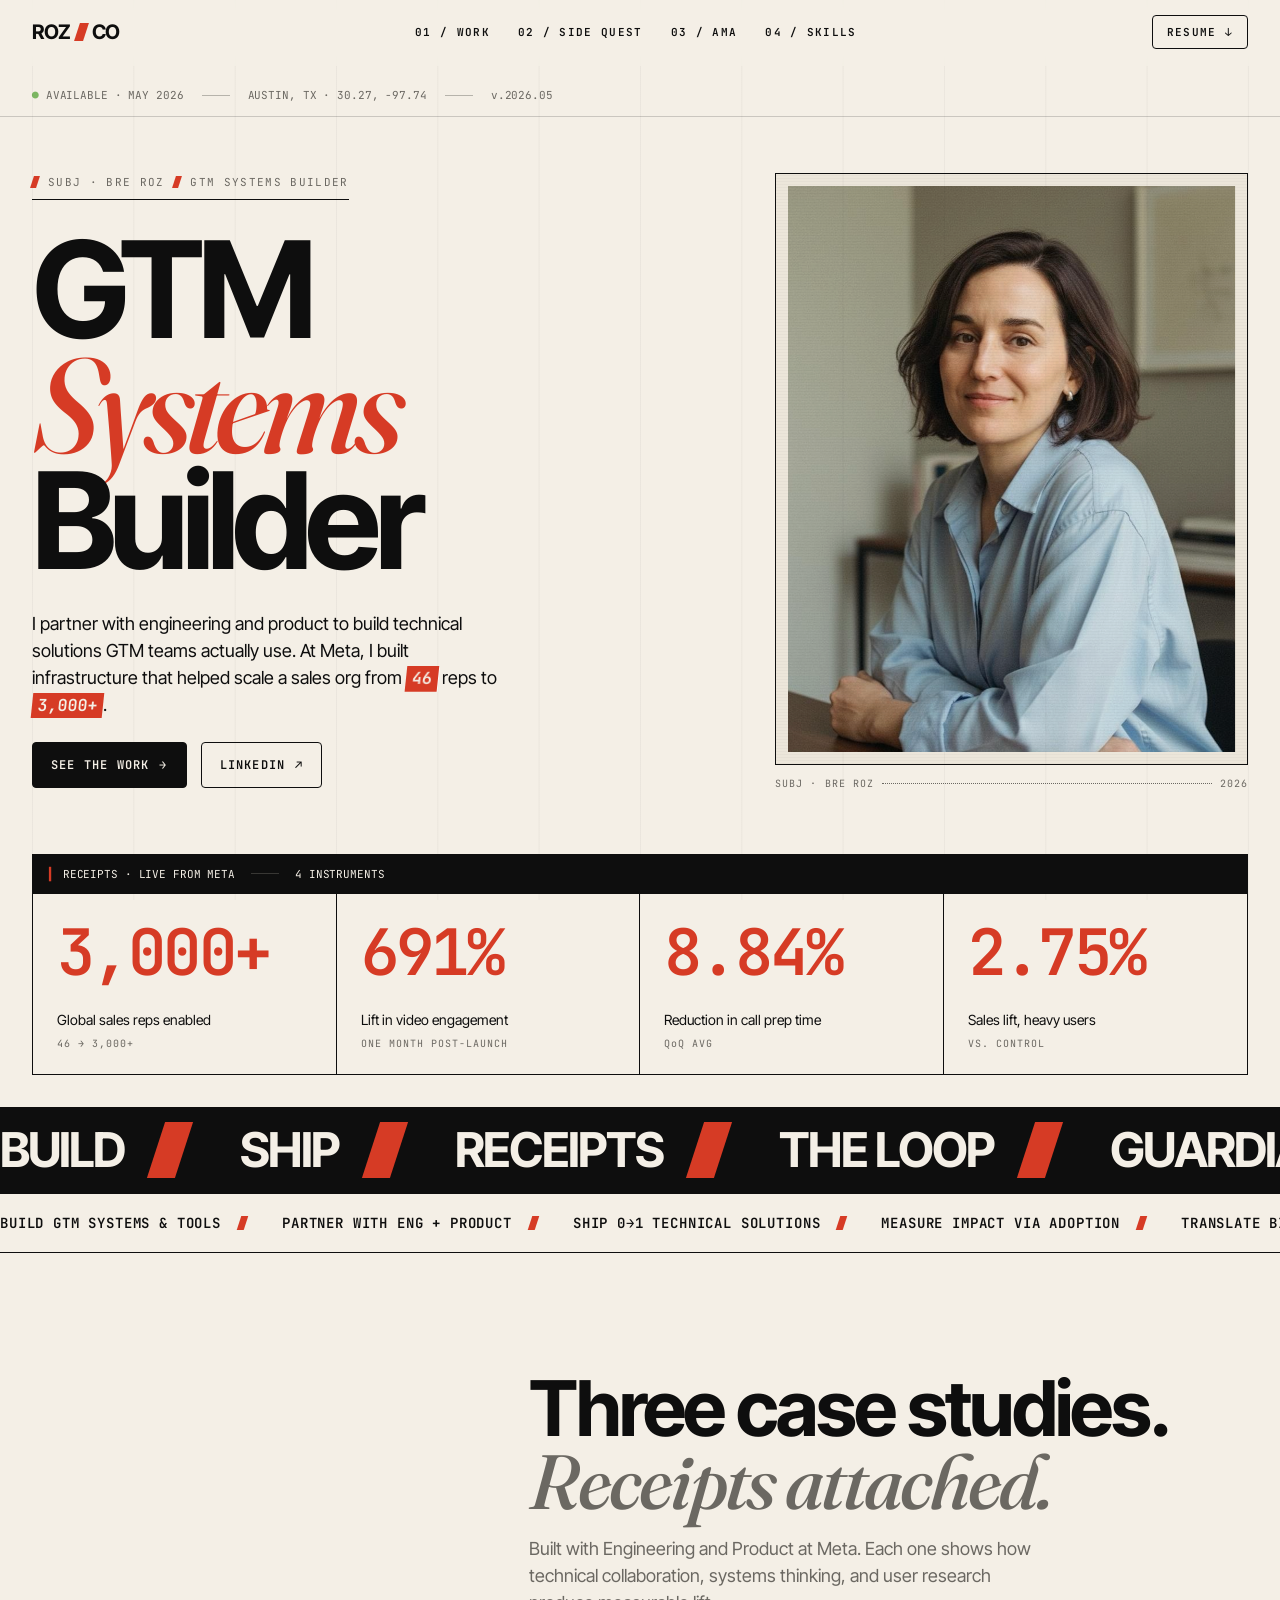
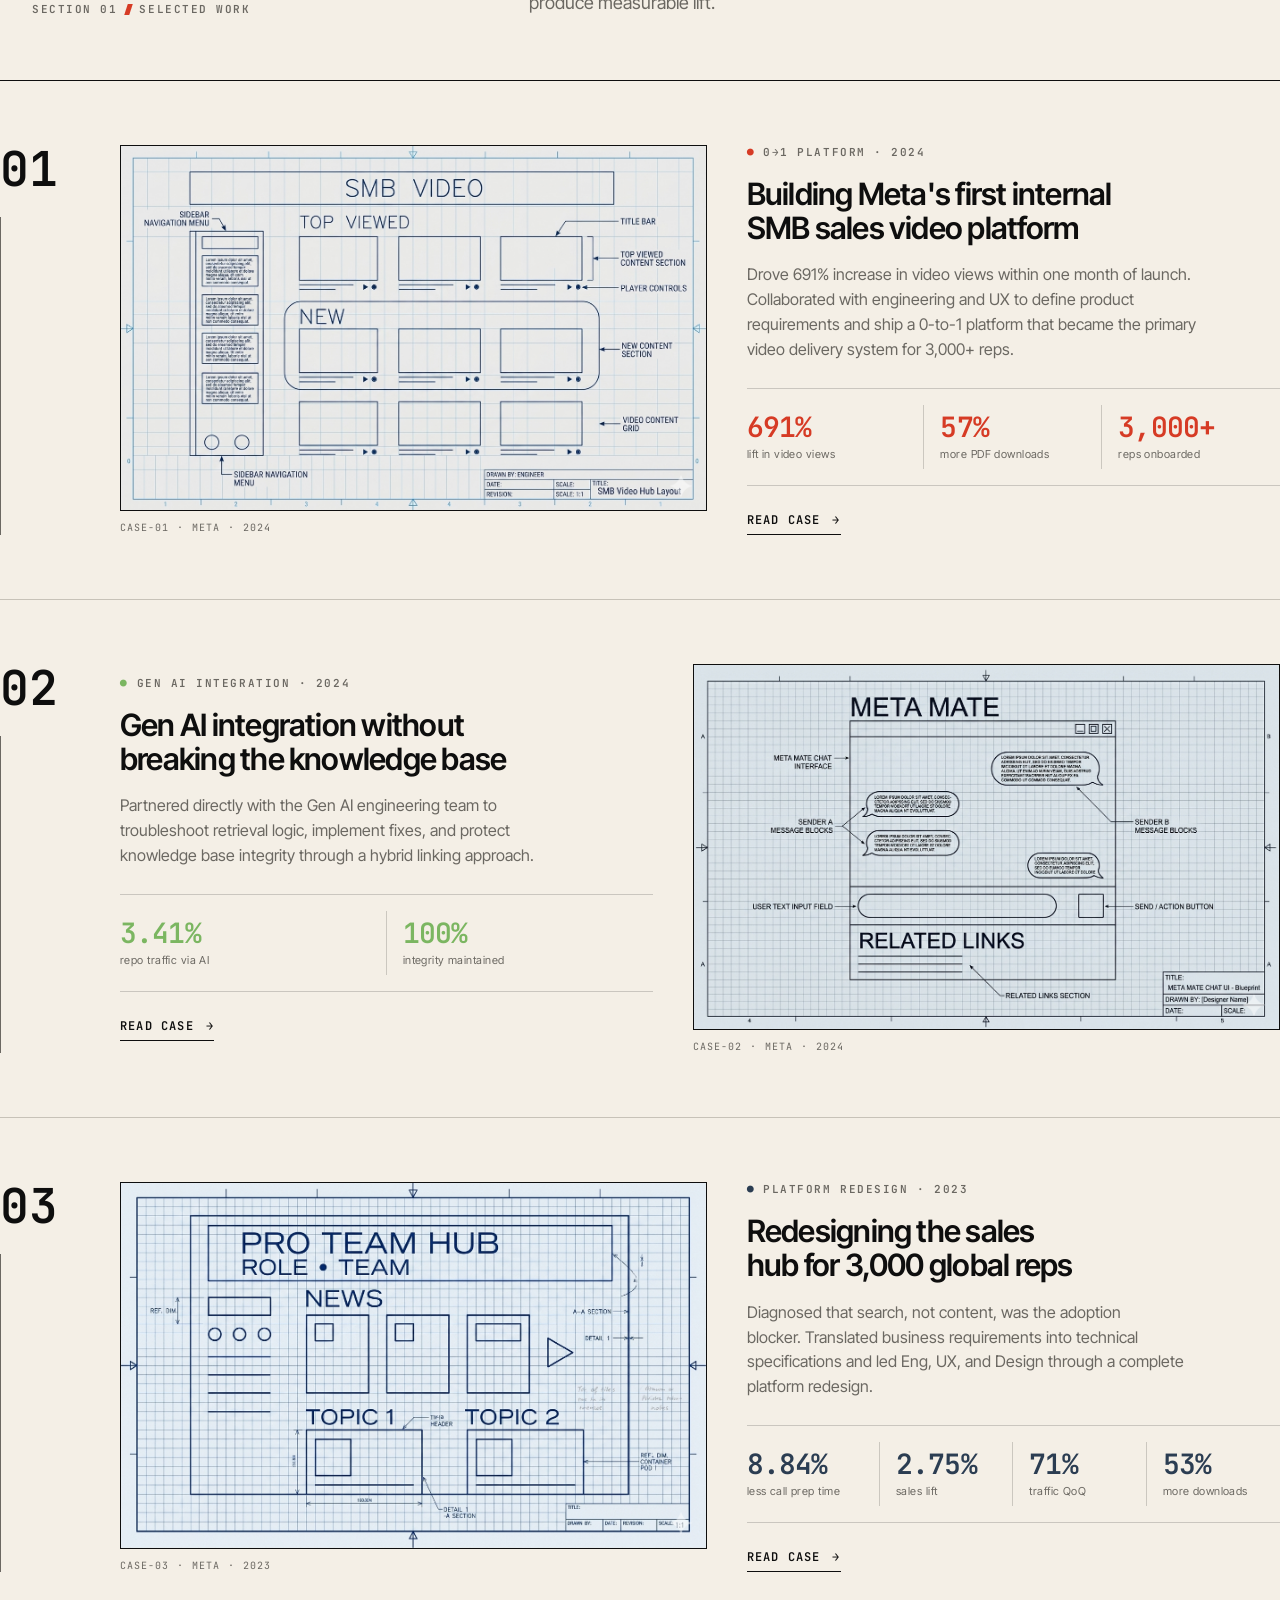
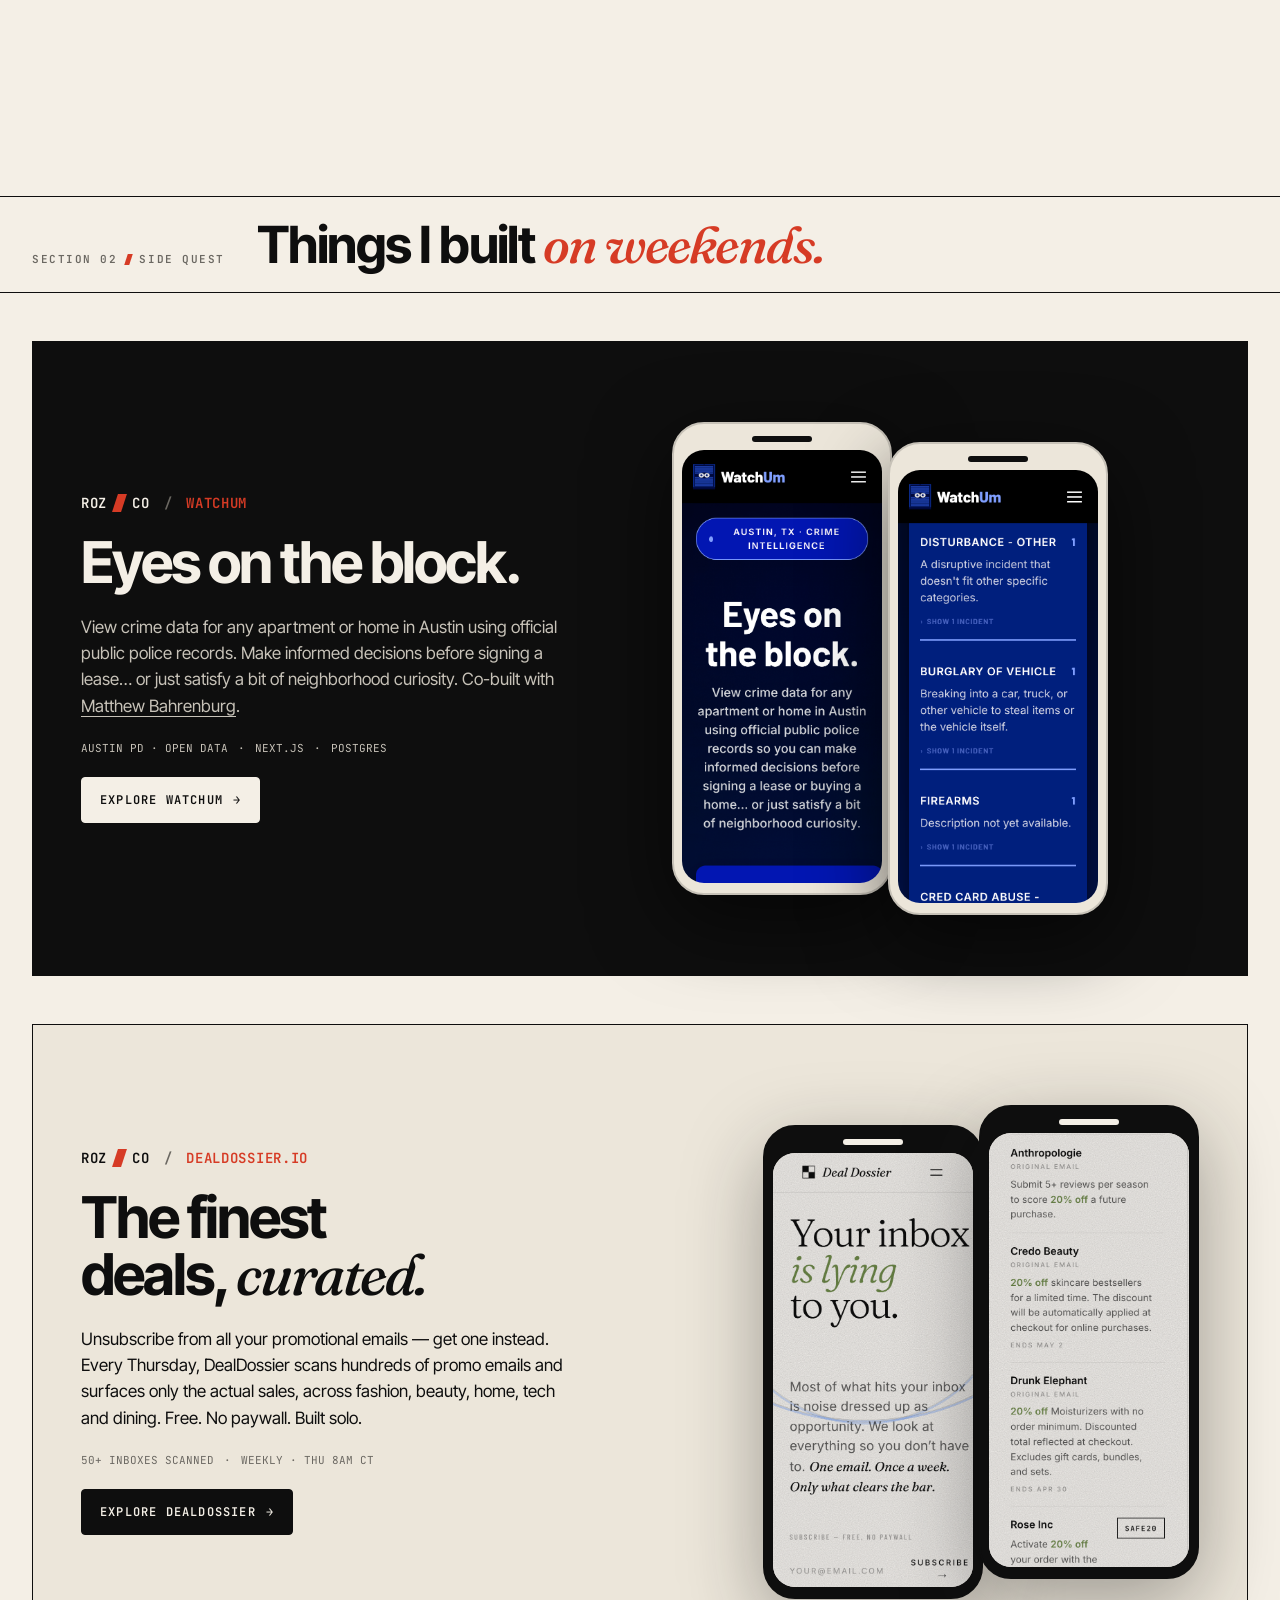
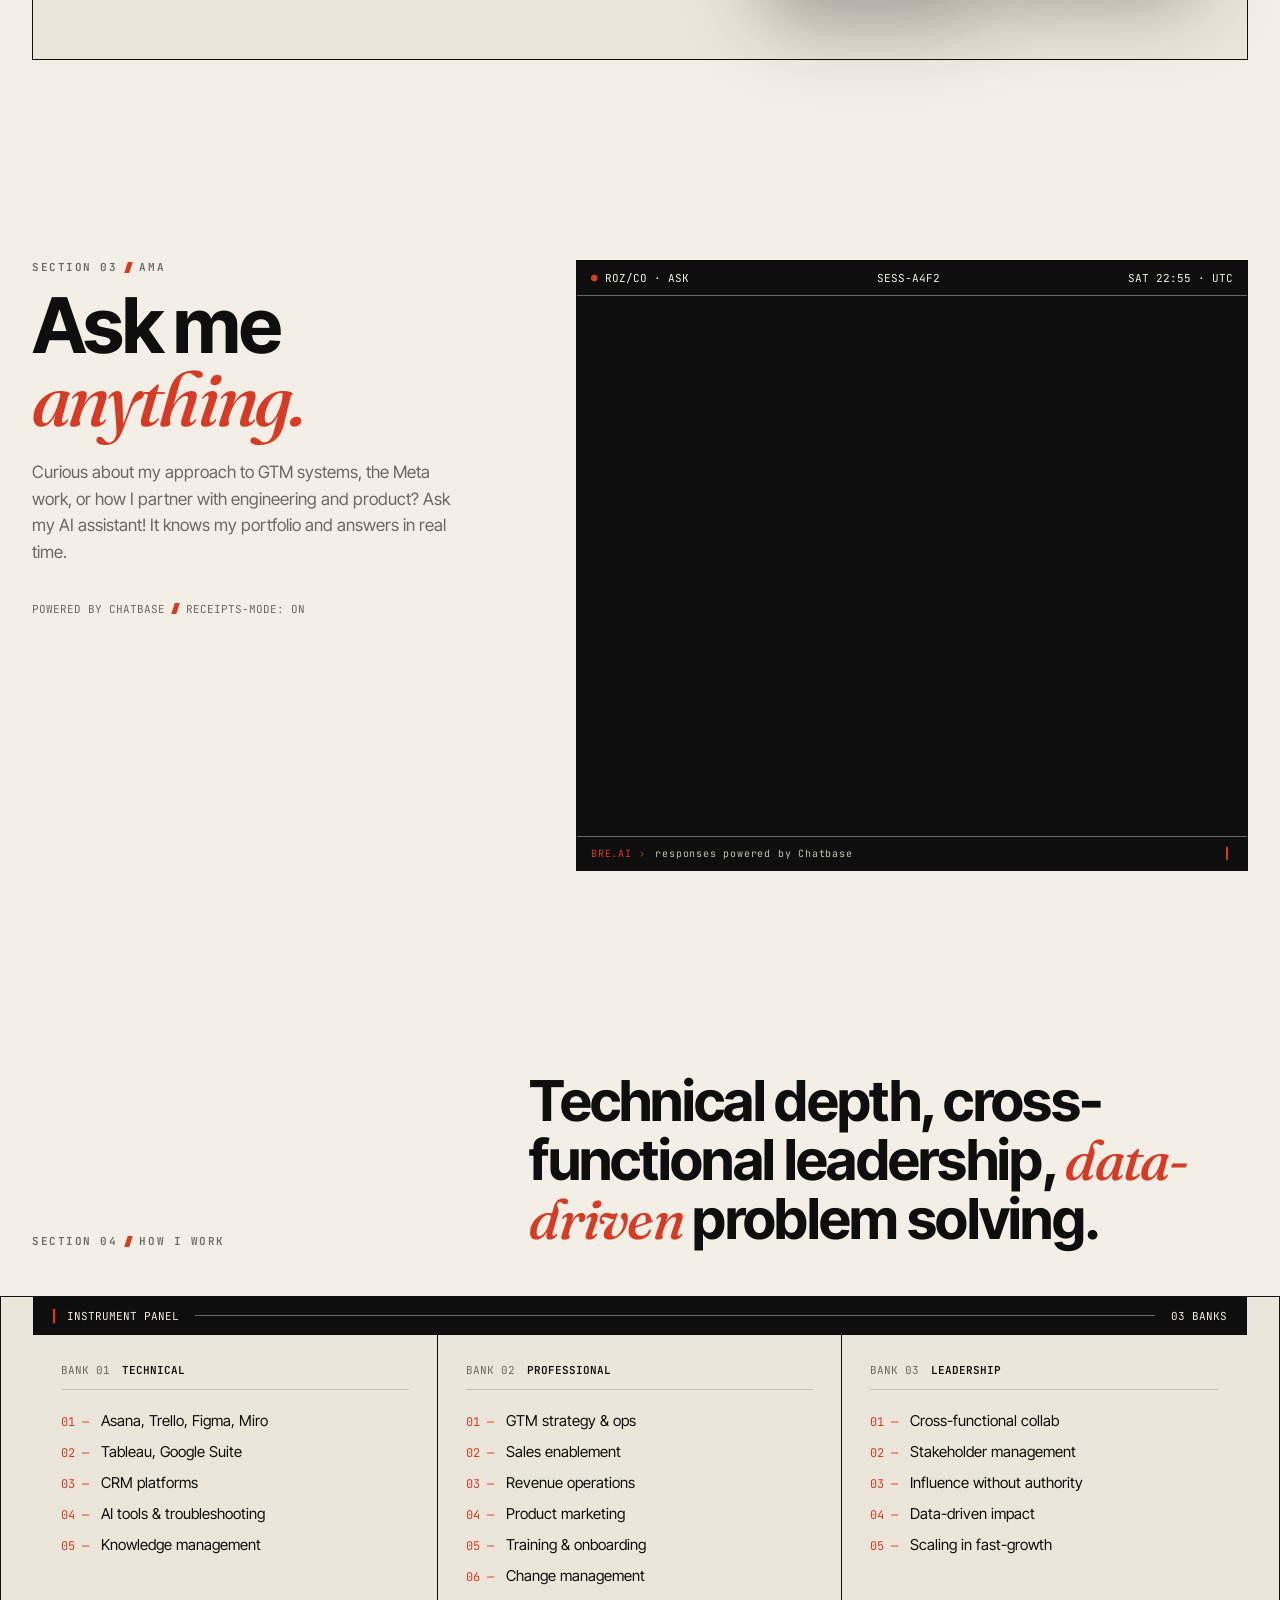
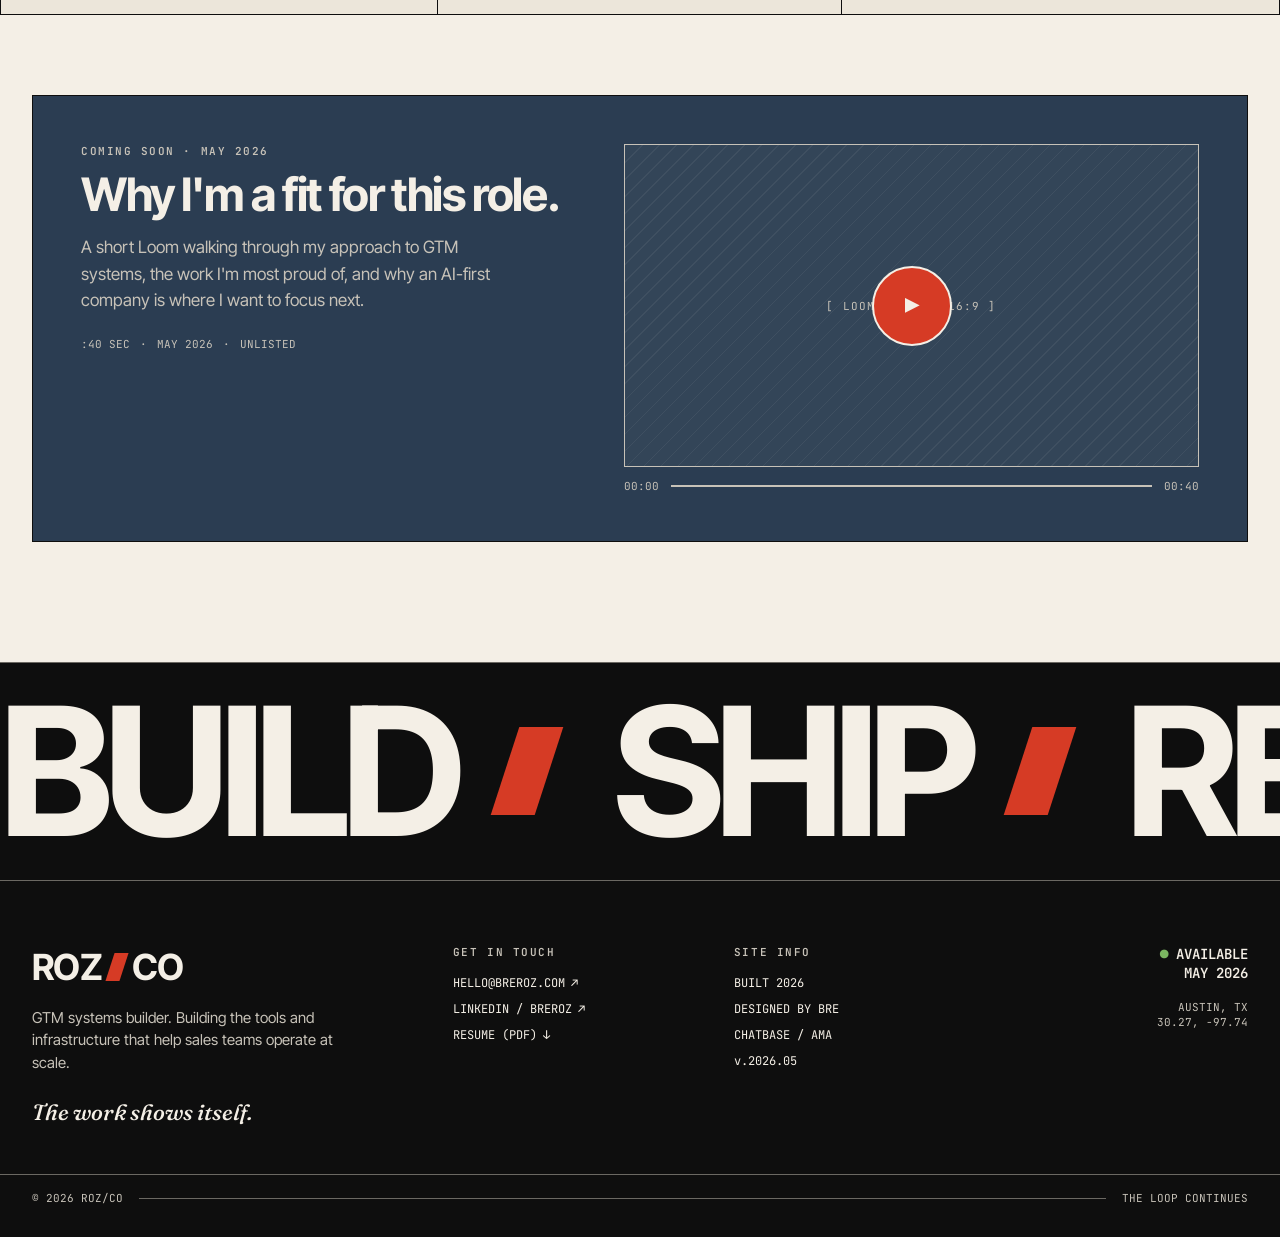
==== index.html @ 945d89da "Make hidden attr actually hide CTA buttons The hero "WATCH INTRO" anchor had the hidden attribute, b" ====
<!doctype html>
<html lang="en">
<head>
<meta charset="utf-8" />
<meta name="viewport" content="width=device-width, initial-scale=1" />
<title>Bre Roz — GTM Systems Builder</title>
<meta name="description" content="Bre Roz — GTM Systems Builder. I partner with engineering and product to build technical solutions GTM teams actually use. At Meta, helped scale a sales org from 46 reps to 3,000+." />
<link rel="preconnect" href="https://fonts.googleapis.com" />
<link rel="preconnect" href="https://fonts.gstatic.com" crossorigin />
<link href="https://fonts.googleapis.com/css2?family=Inter+Tight:wght@400;500;600;700&family=Fraunces:ital,opsz,wght@1,9..144,400;1,9..144,500;1,9..144,600&family=JetBrains+Mono:wght@400;500;600&display=swap" rel="stylesheet" />
<style>
/* ROZ/CO — Operator-Core tokens */
:root {
  --bone: #F4EFE6;
  --bone-2: #ECE6DA;
  --black: #0E0E0E;
  --black-2: #1A1A18;
  --signal: #D63B25;
  --green: #7BB661;
  --steel: #6B6862;
  --steel-2: #C7C2B8;
  --drafting: #2B3D52;

  --f-sans: "Inter Tight", "Inter", system-ui, sans-serif;
  --f-serif: "Fraunces", "Times New Roman", serif;
  --f-mono: "JetBrains Mono", ui-monospace, monospace;

  --r: 0px;
  --r-int: 4px;

  --hairline: 1px solid var(--black);
  --hairline-steel: 1px solid var(--steel);
  --hairline-light: 1px solid rgba(14,14,14,.18);

  --shadow-hard: 4px 4px 0 var(--black);
}

* { box-sizing: border-box; margin: 0; padding: 0; }
html { scroll-behavior: smooth; }
html, body { background: var(--bone); color: var(--black); font-family: var(--f-sans); -webkit-font-smoothing: antialiased; }
body { overflow-x: hidden; }
::selection { background: var(--signal); color: var(--bone); }

.mono { font-family: var(--f-mono); font-feature-settings: "ss01"; letter-spacing: -0.01em; }
.serif { font-family: var(--f-serif); font-style: italic; }
.sans { font-family: var(--f-sans); }

.container { max-width: 1440px; margin: 0 auto; padding: 0 32px; }

a { color: inherit; text-decoration: none; }
button { font: inherit; color: inherit; background: none; border: none; cursor: pointer; }
img { display: block; max-width: 100%; }

.eyebrow {
  font-family: var(--f-mono);
  font-size: 11px;
  font-weight: 600;
  letter-spacing: 0.14em;
  text-transform: uppercase;
  color: var(--steel);
}
.tick { color: var(--signal); font-family: var(--f-mono); }
.rule { height: 1px; background: var(--black); }
.rule-steel { height: 1px; background: var(--steel-2); }

.skip {
  position: absolute; left: -9999px; top: 0;
  background: var(--black); color: var(--bone);
  padding: 10px 14px; font-family: var(--f-mono); font-size: 12px;
  z-index: 200;
}
.skip:focus { left: 8px; top: 8px; }

.grid-overlay {
  position: fixed; inset: 0;
  pointer-events: none;
  z-index: 1;
  background-image: linear-gradient(to right, rgba(14,14,14,.04) 1px, transparent 1px);
  background-size: calc((100% - 64px) / 12) 100%;
  background-position: 32px 0;
  mix-blend-mode: multiply;
}

/* Slash mark */
.slash {
  display: inline-block;
  background: var(--signal);
  transform: skewX(-18deg);
  vertical-align: middle;
}

/* ─────────── NAV ─────────── */
.nav {
  position: fixed; top: 0; left: 0; right: 0;
  z-index: 100;
  background: rgba(244,239,230,.86);
  backdrop-filter: blur(10px);
  -webkit-backdrop-filter: blur(10px);
  border-bottom: 1px solid transparent;
  transition: border-color .25s, background .25s;
}
.nav--scrolled { border-bottom-color: var(--black); background: rgba(244,239,230,.96); }
.nav__inner {
  display: flex; align-items: center; justify-content: space-between;
  height: 64px;
}
.nav__mark {
  display: flex; align-items: center; gap: 6px;
  font-family: var(--f-sans); font-weight: 700; letter-spacing: -0.02em;
  font-size: 20px;
}
.nav__links {
  display: flex; gap: 28px;
  font-size: 11px; font-weight: 600; letter-spacing: 0.12em;
}
.nav__links a { position: relative; padding: 4px 0; }
.nav__links a::after {
  content: ""; position: absolute; left: 0; bottom: 0;
  width: 0; height: 1px; background: var(--signal);
  transition: width .35s cubic-bezier(.2,.7,.2,1);
}
.nav__links a:hover::after { width: 100%; }
.nav__cta {
  display: inline-flex; align-items: center; gap: 8px;
  border: var(--hairline);
  padding: 9px 14px;
  font-size: 11px; font-weight: 600; letter-spacing: 0.12em;
  border-radius: var(--r-int);
  font-family: var(--f-mono);
  transition: background .2s, color .2s;
}
.nav__cta:hover { background: var(--black); color: var(--bone); }
.nav__progress {
  height: 1px; background: var(--signal);
  transform: scaleX(0);
  transform-origin: 0 50%;
  transition: transform .08s linear;
}

/* ─────────── HERO — flank ─────────── */
.hero--flank {
  position: relative;
  background: var(--bone);
  color: var(--black);
  overflow: hidden;
}
.hero-flank__top {
  padding-top: 88px;
  border-bottom: var(--hairline-light);
}
.hero-flank__meta {
  display: flex; align-items: center; gap: 18px;
  font-size: 11px;
  color: var(--steel);
  padding-bottom: 14px;
}
.hero-flank__meta .tick { color: var(--green); animation: pulse 1.6s ease-in-out infinite; }
.hero-flank__meta-rule { flex: 0 0 auto; width: 28px; height: 1px; background: var(--steel); opacity: .45; }

.hero-flank__main {
  display: grid;
  grid-template-columns: 1.45fr 1fr;
  gap: 56px;
  align-items: center;
  padding: 56px 32px 64px;
  min-height: calc(100vh - 200px);
}

.hero-flank__type {
  display: flex; flex-direction: column; gap: 32px;
  position: relative;
  z-index: 2;
}
.hero-flank__kicker {
  display: inline-flex; align-items: center; gap: 10px;
  font-size: 11px;
  color: var(--steel);
  letter-spacing: 0.12em;
  align-self: flex-start;
  padding-bottom: 10px;
  border-bottom: var(--hairline);
}
.hero-flank__h1 {
  font-family: var(--f-sans);
  font-weight: 700;
  font-size: clamp(72px, 10.5vw, 184px);
  line-height: 0.86;
  letter-spacing: -0.05em;
  color: var(--black);
}
.hero-flank__h1-word {
  display: block;
  overflow: hidden;
  margin-bottom: -0.16em;
}
.hero-flank__h1-word > span {
  display: block;
  transform: translateY(105%);
  transition: transform 1.1s cubic-bezier(.2,.8,.2,1);
  padding-bottom: 0.16em;
}
.hero-flank__h1.is-in .hero-flank__h1-word > span { transform: translateY(0); }
.hero-flank__h1-word:nth-child(2) > span {
  color: var(--signal);
  font-style: italic;
  font-family: var(--f-serif);
  font-weight: 500;
}

.hero-flank__lede { max-width: 52ch; }
.hero-flank__lede p {
  font-size: clamp(18px, 1.4vw, 22px);
  line-height: 1.5;
  color: var(--black);
  margin-bottom: 24px;
  text-wrap: pretty;
}
.hero__hl {
  display: inline-block;
  padding: 0 6px;
  background: var(--signal); color: var(--bone);
  font-weight: 600;
  font-size: 0.92em;
  transform: skewX(-6deg);
}
.hero-flank__ctas { display: flex; gap: 14px; flex-wrap: wrap; }

.hero-flank__portrait {
  position: relative;
  align-self: stretch;
  display: flex; flex-direction: column;
  justify-content: center;
}
.hero-flank__portrait-frame {
  position: relative;
  border: var(--hairline);
  background: var(--bone-2);
  padding: 12px;
  overflow: hidden;
  aspect-ratio: 4/5;
  max-height: 78vh;
}
.hero-flank__portrait-frame img {
  width: 100%; height: 100%;
  object-fit: cover;
  object-position: 50% 25%;
  filter: contrast(1.02) saturate(0.96);
  will-change: transform;
  transition: transform .3s linear;
}
.hero-flank__portrait-grain {
  position: absolute; inset: 0;
  background-image: repeating-linear-gradient(0deg, rgba(14,14,14,.025) 0 1px, transparent 1px 3px);
  mix-blend-mode: multiply;
  pointer-events: none;
}
.hero-flank__portrait-tag {
  display: flex; align-items: center; gap: 8px;
  margin-top: 12px;
  font-size: 10px;
  color: var(--steel);
  letter-spacing: 0.1em;
}
.dotline { flex: 1; border-top: 1px dotted var(--steel); }

.hero-flank__dash {
  padding: 0 32px 32px;
  max-width: 1440px;
  margin: 0 auto;
}

/* CTAs */
.cta {
  display: inline-flex; align-items: center; gap: 10px;
  padding: 14px 18px;
  font-family: var(--f-mono);
  font-size: 12px; font-weight: 600;
  letter-spacing: 0.1em;
  border-radius: var(--r-int);
  border: var(--hairline);
  background: transparent;
  color: var(--black);
  transition: transform .25s cubic-bezier(.2,.7,.2,1), background .25s, color .25s, border-color .25s;
  position: relative;
  overflow: hidden;
  white-space: nowrap;
  width: max-content;
  max-width: 100%;
  cursor: pointer;
}
.cta[hidden] { display: none; }
.cta__arrow { transition: transform .25s; display: inline-block; flex-shrink: 0; }
.cta:hover .cta__arrow { transform: translateX(4px); }
.cta--primary { background: var(--black); color: var(--bone); border-color: var(--black); }
.cta--primary:hover { background: var(--signal); border-color: var(--signal); }
.cta--ghost { background: transparent; }
.cta--ghost:hover { background: var(--black); color: var(--bone); }
.cta__dot {
  width: 6px; height: 6px; border-radius: 50%;
  background: var(--signal);
  display: inline-block;
  animation: pulse 1.6s ease-in-out infinite;
}
@keyframes pulse {
  0%, 100% { opacity: .4; transform: scale(1); }
  50%      { opacity: 1;  transform: scale(1.3); }
}
.cta--read {
  border: none; padding: 0; gap: 12px;
  border-bottom: 1px solid var(--black);
  border-radius: 0;
  padding-bottom: 6px;
}
.cta--read:hover { color: var(--signal); border-bottom-color: var(--signal); }
.cta--dark { background: var(--bone); color: var(--black); border-color: var(--bone); }
.cta--dark:hover { background: var(--signal); color: var(--bone); border-color: var(--signal); }

/* dashboard */
.hero__dash { border: var(--hairline); position: relative; }
.hero__dash-head {
  display: flex; align-items: center; gap: 16px;
  padding: 12px 16px;
  border-bottom: var(--hairline);
  font-size: 11px;
  background: var(--black); color: var(--bone);
}
.hero__dash-head .tick { color: var(--signal); }
.hero__dash-grid { display: grid; grid-template-columns: repeat(4, 1fr); }
.receipt {
  padding: 28px 24px 24px;
  border-right: var(--hairline);
  display: flex; flex-direction: column; gap: 8px;
  min-height: 180px;
}
.receipt:last-child { border-right: none; }
.receipt__num {
  font-size: clamp(40px, 5vw, 64px);
  font-weight: 600;
  font-family: var(--f-mono);
  letter-spacing: -0.04em;
  color: var(--signal);
  line-height: 0.95;
}
.receipt__label {
  font-size: 14px;
  color: var(--black);
  margin-top: auto;
  max-width: 22ch;
  line-height: 1.3;
}
.receipt__sub { font-size: 10px; color: var(--steel); letter-spacing: 0.1em; }

/* ─────────── HERO MARQUEE ─────────── */
.hero-marquee {
  position: relative;
  border-top: var(--hairline);
  border-bottom: var(--hairline);
  background: var(--black);
  color: var(--bone);
  overflow: hidden;
}
.hero-marquee__track {
  display: flex; gap: 56px;
  white-space: nowrap;
  padding: 14px 0;
  animation: marquee-l 60s linear infinite;
}
.hero-marquee:hover .hero-marquee__track { animation-play-state: paused; }
.hero-marquee__word {
  display: inline-flex; align-items: center; gap: 32px;
  font-family: var(--f-sans);
  font-weight: 700;
  font-size: 48px;
  letter-spacing: -0.04em;
  line-height: 1;
}
@keyframes marquee-l { from { transform: translateX(0); } to { transform: translateX(-50%); } }
@keyframes marquee-r { from { transform: translateX(-50%); } to { transform: translateX(0); } }

/* ─────────── TICKER ─────────── */
.ticker {
  position: relative;
  border-top: var(--hairline);
  border-bottom: var(--hairline);
  background: var(--bone);
  padding: 20px 0;
  overflow: hidden;
}
.ticker__rail { overflow: hidden; }
.ticker__track {
  display: flex; gap: 36px;
  white-space: nowrap;
  animation: marquee-r 50s linear infinite;
  font-size: 14px; font-weight: 600;
  letter-spacing: 0.06em;
  color: var(--black);
}
.ticker__item { display: inline-flex; align-items: center; gap: 18px; }

/* ─────────── WORK ─────────── */
.work { padding: 120px 0 80px; position: relative; }
.work__head {
  display: grid;
  grid-template-columns: 1fr 1.6fr;
  gap: 48px; align-items: end;
  margin-bottom: 64px;
}
.work__h2 {
  font-size: clamp(48px, 6vw, 88px);
  font-weight: 700;
  letter-spacing: -0.035em;
  line-height: 0.95;
  text-wrap: balance;
}
.work__h2 .serif { color: var(--steel); font-weight: 500; }
.work__sub {
  font-size: 18px; color: var(--steel);
  max-width: 52ch; text-wrap: pretty; line-height: 1.5;
  margin-top: 16px;
}
.work__rule { background: var(--black); }
.work__list { padding: 64px 0; }
.work__div { margin: 64px 0; }

.case {
  display: grid;
  grid-template-columns: 80px 1.1fr 1fr;
  gap: 40px;
  position: relative;
  opacity: 0;
  transform: translateY(40px);
  transition: opacity .9s ease, transform .9s cubic-bezier(.2,.8,.2,1);
}
.case.is-in { opacity: 1; transform: translateY(0); }
.case--right { grid-template-columns: 80px 1fr 1.1fr; }
.case--right .case__media { order: 3; }
.case--right .case__body { order: 2; }

.case__index {
  display: flex; flex-direction: column; gap: 16px;
  font-size: 14px; font-weight: 600;
}
.case__index .mono { font-size: 48px; font-weight: 600; line-height: 1; color: var(--black); }
.case__index-rule { width: 1px; flex: 1; background: var(--steel); margin-top: 8px; }

.case__media { position: relative; }
.case__media-inner {
  position: relative;
  overflow: hidden;
  border: var(--hairline);
  aspect-ratio: 16/10;
  background:
    repeating-linear-gradient(135deg, rgba(14,14,14,.06) 0 1px, transparent 1px 12px),
    var(--bone-2);
  display: flex; align-items: center; justify-content: center;
  color: var(--steel);
  font-size: 11px; letter-spacing: 0.1em;
}
.case__media-inner.is-hover {
  background:
    repeating-linear-gradient(135deg, rgba(214,59,37,.08) 0 1px, transparent 1px 8px),
    var(--bone-2);
}
.case__media-label { position: relative; z-index: 1; font-family: var(--f-mono); }
.case__media-img {
  position: absolute; inset: 0;
  width: 100%; height: 100%;
  object-fit: cover;
  display: block;
  transition: transform .9s cubic-bezier(.2,.8,.2,1), filter .25s;
  will-change: transform;
}
.case__media-inner.is-hover .case__media-img {
  transform: scale(1.04);
  filter: contrast(1.04) saturate(1.04);
}
.case__media-hint {
  position: absolute; bottom: 12px; left: 12px;
  background: var(--black); color: var(--bone);
  padding: 4px 8px;
  font-size: 10px;
  white-space: nowrap;
  letter-spacing: 0.1em;
  z-index: 2;
  font-family: var(--f-mono);
}
.case__media-scan {
  position: absolute; left: 0; right: 0; top: 0;
  height: 2px;
  background: linear-gradient(90deg, transparent, var(--signal), transparent);
  opacity: 0;
  transition: opacity .25s;
  z-index: 3;
}
.case__media-inner.is-hover .case__media-scan { opacity: 1; animation: scan 1.6s linear infinite; }
@keyframes scan {
  from { transform: translateY(0); }
  to { transform: translateY(100%); }
}
.case__media-tag {
  display: flex; gap: 8px;
  margin-top: 10px;
  font-size: 10px;
  color: var(--steel);
  letter-spacing: 0.1em;
  font-family: var(--f-mono);
}

.case__body {
  display: flex; flex-direction: column; gap: 18px;
  align-self: center;
}
.case__kicker { display: inline-flex; align-items: center; gap: 8px; }
.case__title {
  font-size: clamp(28px, 2.4vw, 38px);
  font-weight: 600;
  letter-spacing: -0.025em;
  line-height: 1.1;
  text-wrap: balance;
}
.case__copy {
  font-size: 16px;
  color: var(--steel);
  line-height: 1.55;
  text-wrap: pretty;
  max-width: 50ch;
}
.case__receipts {
  display: grid;
  grid-template-columns: repeat(auto-fit, minmax(110px, 1fr));
  border-top: var(--hairline-light);
  border-bottom: var(--hairline-light);
  padding: 16px 0;
  margin: 8px 0;
}
.case__receipt {
  border-right: var(--hairline-light);
  padding: 8px 16px;
  min-width: 0;
}
.case__receipt:first-child { padding-left: 0; }
.case__receipt:last-child { border-right: none; }
.case__receipt-num {
  font-size: 28px; font-weight: 600; letter-spacing: -0.03em;
  line-height: 1;
  font-family: var(--f-mono);
}
.case__receipt-label {
  font-size: 11px; color: var(--steel);
  margin-top: 6px; letter-spacing: 0.04em;
}

/* ─────────── SIDE QUEST ─────────── */
.sq { padding: 80px 0 80px; position: relative; }
.sq__sticky-head {
  position: sticky; top: 64px; z-index: 5;
  background: var(--bone);
  border-top: var(--hairline);
  border-bottom: var(--hairline);
  padding: 16px 0;
}
.sq__head-inner { display: flex; align-items: baseline; gap: 32px; }
.sq__h2 {
  font-size: clamp(32px, 4vw, 56px);
  font-weight: 700;
  letter-spacing: -0.03em;
}
.sq__h2 .serif { color: var(--signal); font-weight: 500; }

.sq__row {
  display: grid;
  grid-template-columns: 1fr 1fr;
  gap: 64px;
  padding: 80px 48px;
  align-items: center;
  margin-top: 48px;
}
.sq__row--dark {
  background: var(--black);
  color: var(--bone);
  border: var(--hairline);
}
.sq__row--dark .sq__body { color: var(--steel-2); }
.sq__row--dark .sq__brand-divider { color: var(--steel); }
.sq__row--bone {
  background: var(--bone-2);
  border: var(--hairline);
}

.sq__copy { display: flex; flex-direction: column; gap: 22px; }
.sq__brand {
  display: inline-flex; align-items: center; gap: 8px;
  font-size: 14px; font-weight: 600; letter-spacing: 0.05em;
}
.sq__brand-divider { color: var(--steel); margin: 0 6px; }
.sq__brand-product { color: var(--signal); }
.sq__title {
  font-size: clamp(40px, 4.5vw, 64px);
  font-weight: 700;
  letter-spacing: -0.035em;
  line-height: 1;
  text-wrap: balance;
}
.sq__title .serif { font-weight: 500; }
.sq__body {
  font-size: 17px;
  line-height: 1.55;
  max-width: 50ch;
  text-wrap: pretty;
}
.sq__chips {
  display: flex; gap: 10px; flex-wrap: wrap;
  font-size: 11px; color: var(--steel);
  font-family: var(--f-mono);
}
.sq__row--dark .sq__chips { color: var(--steel-2); }
.sq__copy .cta { align-self: flex-start; }

.sq__phones {
  display: flex; gap: 24px;
  position: relative;
  align-items: center;
}
.sq__phones--right { justify-content: flex-end; }
.phone {
  flex: 0 0 auto;
  width: 220px;
  border-radius: 32px;
  border: 2px solid var(--black);
  background: var(--black);
  padding: 10px 8px;
  position: relative;
  filter: drop-shadow(0 24px 40px rgba(14,14,14,.35));
}
.sq__row--dark .phone {
  border-color: var(--steel-2);
  background: var(--bone-2);
  filter: drop-shadow(0 24px 40px rgba(0,0,0,.6));
}
.phone__notch {
  width: 60px; height: 6px;
  background: var(--bone);
  border-radius: 3px;
  margin: 2px auto 8px;
}
.sq__row--dark .phone__notch { background: var(--black); }
.phone__screen {
  border-radius: 22px;
  overflow: hidden;
  background: var(--bone);
  aspect-ratio: 9/19.5;
}
.phone__screen img {
  width: 100%; height: 100%;
  object-fit: cover;
  object-position: top center;
}
.phone--1 { animation: float-a 5s ease-in-out infinite alternate; }
.phone--2 {
  animation: float-b 5.6s ease-in-out infinite alternate;
  transform: translateY(20px);
  margin-left: -28px;
}
.sq__phones--right .phone--1 { order: 2; margin-left: -28px; margin-right: 0; }
.sq__phones--right .phone--2 { order: 1; margin-left: 0; }
@keyframes float-a {
  0% { transform: translateY(-6px) rotate(-1deg); }
  100% { transform: translateY(6px) rotate(1deg); }
}
@keyframes float-b {
  0% { transform: translateY(20px) rotate(1deg); }
  100% { transform: translateY(8px) rotate(-1deg); }
}

/* ─────────── AMA ─────────── */
.ama { padding: 120px 0; }
.ama__grid {
  display: grid;
  grid-template-columns: 1fr 1.4fr;
  gap: 64px; align-items: start;
}
.ama__h2 {
  font-size: clamp(48px, 6vw, 80px);
  font-weight: 700;
  letter-spacing: -0.035em;
  line-height: 0.95;
  margin: 16px 0 24px;
}
.ama__h2 .serif { color: var(--signal); font-weight: 500; }
.ama__sub {
  font-size: 17px; color: var(--steel);
  line-height: 1.55;
  max-width: 42ch;
  margin-bottom: 32px;
}
.ama__powered { font-size: 11px; color: var(--steel); display: inline-flex; align-items: center; gap: 8px; font-family: var(--f-mono); }

.terminal {
  border: var(--hairline);
  background: var(--black);
  color: var(--bone);
  font-family: var(--f-mono);
  position: relative;
}
.terminal__bar {
  display: flex; gap: 24px;
  padding: 10px 14px;
  font-size: 11px;
  border-bottom: 1px solid var(--steel);
  justify-content: space-between;
  flex-wrap: wrap;
}
.terminal__bar .tick { color: var(--signal); }
.terminal__embed {
  position: relative;
  height: 540px;
  background: var(--black);
}
.terminal__embed iframe {
  width: 100%; height: 100%;
  border: none;
  display: block;
}
.terminal__footnote {
  display: flex; gap: 10px; align-items: center;
  padding: 10px 14px;
  border-top: 1px solid var(--steel);
  font-size: 10px; color: var(--steel-2);
  letter-spacing: 0.08em;
  font-family: var(--f-mono);
}
.terminal__footnote span:first-child { color: var(--signal); }
.terminal__caret {
  color: var(--signal) !important;
  margin-left: auto;
  animation: blink 1s step-end infinite;
}
@keyframes blink { 50% { opacity: 0; } }

/* ─────────── SKILLS ─────────── */
.skills { padding: 80px 0 120px; }
.skills__head {
  display: grid;
  grid-template-columns: 1fr 1.6fr;
  gap: 48px; align-items: end;
  margin-bottom: 48px;
}
.skills__h2 {
  font-size: clamp(36px, 4.4vw, 64px);
  font-weight: 700;
  letter-spacing: -0.03em;
  line-height: 1.05;
  text-wrap: balance;
}
.skills__h2 .serif { color: var(--signal); font-weight: 500; }

.skills__panel {
  border: var(--hairline);
  background: var(--bone-2);
  position: relative;
}
.skills__panel-head {
  display: flex; align-items: center; gap: 16px;
  padding: 12px 20px;
  background: var(--black); color: var(--bone);
  font-size: 11px;
  font-family: var(--f-mono);
}
.skills__panel-head .tick { color: var(--signal); }
.skills__panel-rule { flex: 1; height: 1px; background: var(--steel); }
.skills__cols { display: grid; grid-template-columns: repeat(3, 1fr); }
.skills__col {
  border-right: var(--hairline);
  padding: 28px;
}
.skills__col:last-child { border-right: none; }
.skills__col-head {
  display: flex; gap: 12px;
  font-size: 11px; color: var(--steel);
  margin-bottom: 20px;
  padding-bottom: 12px;
  border-bottom: var(--hairline-light);
  font-family: var(--f-mono);
}
.skills__col-head span:last-child { color: var(--black); font-weight: 600; }
.skills__list { list-style: none; display: flex; flex-direction: column; gap: 10px; }
.skills__item {
  display: flex; align-items: baseline; gap: 12px;
  font-size: 15px;
  line-height: 1.4;
  opacity: 0;
  transform: translateY(8px);
  transition: opacity .55s ease, transform .55s cubic-bezier(.2,.8,.2,1);
}
.skills__col.is-in .skills__item { opacity: 1; transform: translateY(0); }
.skills__item > span:last-child { flex: 1; min-width: 0; }
.skills__item-tick {
  color: var(--signal);
  flex-shrink: 0;
  white-space: nowrap;
  font-size: 12px;
  font-family: var(--f-mono);
}

/* loom */
.loom { margin-top: 80px; }
.loom__inner {
  display: grid; grid-template-columns: 1fr 1.2fr; gap: 64px;
  border: var(--hairline);
  background: var(--drafting);
  color: var(--bone);
  padding: 48px;
}
.loom__left .eyebrow { color: var(--steel-2); }
.loom__h3 {
  font-size: clamp(32px, 3.6vw, 48px);
  font-weight: 700;
  letter-spacing: -0.03em;
  margin: 12px 0 16px;
  line-height: 1.05;
}
.loom__body { color: var(--steel-2); font-size: 17px; line-height: 1.55; max-width: 42ch; margin-bottom: 24px; }
.loom__meta { font-size: 11px; color: var(--steel-2); display: flex; gap: 10px; font-family: var(--f-mono); }
.loom__player { position: relative; }
.loom__placeholder {
  position: relative;
  aspect-ratio: 16/9;
  background:
    repeating-linear-gradient(135deg, rgba(244,239,230,.06) 0 1px, transparent 1px 12px),
    rgba(244,239,230,.04);
  border: 1px solid var(--steel-2);
  color: var(--steel-2);
  font-family: var(--f-mono);
  font-size: 11px;
  letter-spacing: 0.1em;
  display: flex; align-items: center; justify-content: center;
}
.loom__play {
  position: absolute; inset: 0; margin: auto;
  width: 80px; height: 80px;
  border-radius: 50%;
  border: 2px solid var(--bone);
  background: var(--signal);
  color: var(--bone);
  display: flex; align-items: center; justify-content: center;
  font-size: 24px;
  cursor: pointer;
  transition: transform .25s;
}
.loom__play:hover { transform: scale(1.06); }
.loom__timeline {
  display: flex; align-items: center; gap: 12px;
  margin-top: 12px;
  font-size: 11px; color: var(--steel-2);
  font-family: var(--f-mono);
}
.loom__bar { flex: 1; height: 2px; background: var(--steel-2); position: relative; }
.loom__bar-fill { width: 0; height: 100%; background: var(--signal); }

/* ─────────── FOOTER ─────────── */
.footer {
  background: var(--black);
  color: var(--bone);
  padding: 0 0 32px;
  position: relative;
}
.footer__giant {
  border-top: 1px solid var(--steel);
  border-bottom: 1px solid var(--steel);
  overflow: hidden;
  padding: 32px 0;
  position: relative;
}
.footer__giant-track {
  display: flex; gap: 64px;
  white-space: nowrap;
  animation: marquee-l 80s linear infinite;
  font-family: var(--f-sans);
  font-weight: 700;
  font-size: clamp(96px, 14vw, 220px);
  letter-spacing: -0.05em;
  line-height: 0.85;
}
.footer__giant:hover .footer__giant-track { animation-play-state: paused; }
.footer__giant-track > span { display: inline-flex; align-items: center; gap: 48px; }

.footer__cols {
  display: grid;
  grid-template-columns: 1.6fr 1fr 1fr 1fr;
  gap: 48px;
  padding: 64px 32px 48px;
}
.footer__mark {
  display: inline-flex; align-items: center; gap: 8px;
  font-size: 36px; font-weight: 700;
  letter-spacing: -0.02em;
  margin-bottom: 18px;
}
.footer__tag { color: var(--steel-2); font-size: 15px; line-height: 1.5; max-width: 36ch; margin-bottom: 24px; }
.footer__mantra { font-size: 22px; color: var(--bone); font-weight: 500; font-family: var(--f-serif); font-style: italic; }

.footer__col .eyebrow { color: var(--steel-2); margin-bottom: 16px; display: block; }
.footer__list {
  list-style: none;
  display: flex; flex-direction: column; gap: 10px;
  font-size: 12px;
  font-family: var(--f-mono);
}
.footer__list a { display: inline-flex; gap: 6px; align-items: center; }
.footer__list a:hover { color: var(--signal); }

.footer__col--avail {
  display: flex; flex-direction: column; gap: 16px;
  align-items: flex-end;
}
.footer__avail { font-size: 14px; line-height: 1.4; text-align: right; font-weight: 600; font-family: var(--f-mono); }
.footer__avail .tick { color: var(--green); animation: pulse 1.6s ease-in-out infinite; }
.footer__loc { font-size: 11px; color: var(--steel-2); text-align: right; line-height: 1.4; font-family: var(--f-mono); }

.footer__base {
  display: flex; align-items: center; gap: 16px;
  padding: 16px 32px 0;
  border-top: 1px solid var(--steel);
  font-size: 11px;
  color: var(--steel-2);
  font-family: var(--f-mono);
}
.footer__base-rule { flex: 1; height: 1px; background: var(--steel); }

/* ─────────── NAV BURGER + DRAWER ─────────── */
.nav__burger {
  display: none;
  flex-direction: column;
  justify-content: center;
  gap: 4px;
  width: 36px; height: 36px;
  border: var(--hairline);
  border-radius: var(--r-int);
  background: transparent;
  padding: 0 8px;
  cursor: pointer;
  align-items: stretch;
}
.nav__burger span {
  display: block;
  height: 1.5px;
  background: var(--black);
  transition: transform .3s, opacity .25s;
  transform-origin: center;
}
.nav--open .nav__burger span:nth-child(1) { transform: translateY(5.5px) rotate(45deg); }
.nav--open .nav__burger span:nth-child(2) { opacity: 0; }
.nav--open .nav__burger span:nth-child(3) { transform: translateY(-5.5px) rotate(-45deg); }

.nav__drawer {
  position: fixed; inset: 56px 0 0 0;
  background: rgba(244,239,230,.98);
  backdrop-filter: blur(12px);
  z-index: 99;
  opacity: 0;
  pointer-events: none;
  transition: opacity .3s ease;
}
.nav--open .nav__drawer { opacity: 1; pointer-events: auto; }
.nav__drawer-inner {
  display: flex; flex-direction: column;
  padding: 32px 24px;
  gap: 4px;
  height: 100%;
  font-family: var(--f-mono);
}
.nav__drawer-inner a {
  font-size: 28px;
  font-weight: 600;
  letter-spacing: -0.02em;
  color: var(--black);
  padding: 14px 0;
  border-bottom: var(--hairline-light);
  display: flex; align-items: baseline; gap: 14px;
  font-family: var(--f-sans);
  transform: translateX(-12px);
  opacity: 0;
  transition: transform .5s cubic-bezier(.2,.8,.2,1), opacity .4s;
}
.nav__drawer-inner a span { color: var(--signal); font-family: var(--f-mono); font-size: 14px; font-weight: 500; }
.nav--open .nav__drawer-inner a {
  transform: translateX(0);
  opacity: 1;
}
.nav--open .nav__drawer-inner a:nth-child(1) { transition-delay: 80ms; }
.nav--open .nav__drawer-inner a:nth-child(2) { transition-delay: 140ms; }
.nav--open .nav__drawer-inner a:nth-child(3) { transition-delay: 200ms; }
.nav--open .nav__drawer-inner a:nth-child(4) { transition-delay: 260ms; }
.nav__drawer-cta {
  margin-top: 24px;
  padding: 16px 18px !important;
  background: var(--black);
  color: var(--bone) !important;
  border-radius: var(--r-int);
  border-bottom: none !important;
  justify-content: space-between;
  font-family: var(--f-mono) !important;
  font-size: 14px !important;
  letter-spacing: 0.1em;
  transition-delay: 320ms !important;
}
.nav__drawer-meta {
  margin-top: auto;
  display: flex; justify-content: space-between;
  font-size: 11px; color: var(--steel);
  padding-top: 24px;
  border-top: var(--hairline-light);
}
.nav__drawer-meta .tick { color: var(--green); }

/* ─────────── RESPONSIVE ─────────── */
@media (max-width: 980px) {
  .container { padding: 0 24px; }
  .hero-flank__main { grid-template-columns: 1fr; gap: 32px; padding: 32px 24px 48px; min-height: auto; }
  .hero-flank__portrait-frame { max-height: 60vh; }
  .hero__dash-grid { grid-template-columns: repeat(2, 1fr); }
  .receipt { border-bottom: var(--hairline); border-right: var(--hairline); }
  .receipt:nth-child(2n) { border-right: none; }
  .receipt:nth-last-child(-n+2) { border-bottom: none; }
  .work__head, .skills__head { grid-template-columns: 1fr; gap: 24px; }
  .case, .case--right { grid-template-columns: 60px 1fr; gap: 24px; }
  .case__media, .case--right .case__media { order: 0; grid-column: 1 / -1; }
  .case__body { order: 1; grid-column: 1 / -1; }
  .case__index { grid-column: 1 / -1; flex-direction: row; align-items: baseline; }
  .case__index-rule { width: auto; flex: 1; height: 1px; margin: 0 0 12px; }
  .sq__row { grid-template-columns: 1fr; gap: 32px; padding: 48px 24px; }
  .sq__phones, .sq__phones--right { justify-content: center; }
  .ama__grid { grid-template-columns: 1fr; }
  .skills__cols { grid-template-columns: 1fr; }
  .skills__col { border-right: none; border-bottom: var(--hairline); }
  .skills__col:last-child { border-bottom: none; }
  .loom__inner { grid-template-columns: 1fr; padding: 32px; gap: 32px; }
  .footer__cols { grid-template-columns: 1fr 1fr; gap: 32px; padding: 48px 24px 32px; }
  .footer__col--avail { align-items: flex-start; grid-column: 1 / -1; flex-direction: row; justify-content: space-between; }
  .footer__avail, .footer__loc { text-align: left; }
  .nav__links { display: none; }
  .nav__cta--desktop { display: none; }
  .nav__burger { display: flex; }
}

@media (max-width: 640px) {
  .container { padding: 0 20px; }
  .nav__inner { height: 56px; }
  .nav__mark { font-size: 17px; }
  .hero-flank__top { padding-top: 72px; }
  .hero-flank__meta { gap: 10px; font-size: 10px; flex-wrap: wrap; }
  .hero-flank__meta-rule { display: none; }
  .hero-flank__main { padding: 32px 20px 40px; }
  .hero-flank__h1 { font-size: clamp(54px, 16vw, 88px); line-height: 0.88; }
  .hero-flank__kicker { font-size: 10px; gap: 8px; }
  .hero-flank__lede p { font-size: 16px; line-height: 1.5; }
  .hero-flank__ctas { gap: 10px; }
  .hero-flank__ctas .cta { padding: 12px 14px; font-size: 11px; }
  .hero-flank__portrait-frame { max-height: none; padding: 8px; }
  .hero-flank__dash { padding: 0 20px 24px; }
  .hero__dash-head { font-size: 10px; padding: 10px 12px; gap: 10px; flex-wrap: wrap; }
  .receipt { padding: 20px 16px 18px; min-height: 140px; }
  .receipt__num { font-size: clamp(32px, 9vw, 44px); }
  .receipt__label { font-size: 12px; }
  .hero-marquee__word { font-size: 32px; gap: 20px; }
  .ticker { padding: 14px 0; }
  .ticker__track { font-size: 12px; gap: 24px; }
  .work { padding: 64px 0 48px; }
  .work__h2 { font-size: clamp(36px, 9vw, 56px); }
  .work__sub { font-size: 16px; }
  .case, .case--right { grid-template-columns: 1fr; gap: 16px; }
  .case__index { gap: 10px; }
  .case__index .mono { font-size: 32px; }
  .case__title { font-size: clamp(24px, 6vw, 30px); }
  .case__copy { font-size: 15px; }
  .case__receipts { grid-template-columns: repeat(2, 1fr); }
  .case__receipt { padding: 8px 12px; border-bottom: var(--hairline-light); }
  .case__receipt:nth-child(2n) { border-right: none; }
  .case__receipt-num { font-size: 22px; }
  .sq { padding: 48px 0; }
  .sq__sticky-head { top: 56px; padding: 12px 0; }
  .sq__head-inner { flex-direction: column; gap: 8px; align-items: flex-start; }
  .sq__h2 { font-size: clamp(28px, 7vw, 40px); }
  .sq__row { padding: 32px 20px; gap: 24px; margin-top: 24px; }
  .sq__title { font-size: clamp(32px, 9vw, 44px); }
  .sq__body { font-size: 15px; }
  .sq__chips { font-size: 10px; gap: 6px; }
  .phone { width: 160px; padding: 6px 6px; border-radius: 24px; }
  .phone__notch { width: 44px; height: 4px; }
  .phone__screen { border-radius: 18px; }
  .phone--2 { margin-left: -20px; transform: translateY(14px); }
  .sq__phones--right .phone--1 { margin-left: -20px; }
  .ama { padding: 64px 0; }
  .ama__grid { gap: 32px; }
  .ama__h2 { font-size: clamp(36px, 10vw, 52px); }
  .ama__sub { font-size: 15px; }
  .terminal__bar { font-size: 10px; gap: 8px; }
  .terminal__embed { height: 480px; }
  .skills { padding: 48px 0 64px; }
  .skills__h2 { font-size: clamp(28px, 7vw, 40px); }
  .skills__panel-head { padding: 10px 14px; font-size: 10px; gap: 10px; }
  .skills__col { padding: 20px; }
  .skills__item { font-size: 14px; }
  .loom { margin-top: 48px; }
  .loom__inner { padding: 24px; }
  .loom__h3 { font-size: clamp(24px, 7vw, 36px); }
  .loom__body { font-size: 15px; }
  .loom__play { width: 56px; height: 56px; font-size: 18px; }
  .footer__giant { padding: 20px 0; }
  .footer__giant-track { font-size: clamp(56px, 18vw, 96px); gap: 32px; }
  .footer__giant-track > span { gap: 24px; }
  .footer__cols { grid-template-columns: 1fr; gap: 32px; padding: 40px 20px 24px; }
  .footer__col--avail { flex-direction: column; align-items: flex-start; }
  .footer__mark { font-size: 28px; }
  .footer__mantra { font-size: 18px; }
  .footer__base { padding: 12px 20px 0; flex-wrap: wrap; gap: 8px; }
}

@media (prefers-reduced-motion: reduce) {
  html { scroll-behavior: auto; }
  .hero-marquee__track,
  .ticker__track,
  .footer__giant-track { animation: none !important; }
  .phone--1, .phone--2 { animation: none !important; transform: none !important; }
  .hero-flank__h1-word > span { transform: translateY(0) !important; transition: none !important; }
  .case__media-scan { animation: none !important; }
  .cta__dot, .footer__avail .tick, .hero-flank__meta .tick, .terminal__caret { animation: none !important; }
  .hero-flank__portrait-frame img { transform: none !important; }
}

a:focus-visible, button:focus-visible, input:focus-visible {
  outline: 2px solid var(--signal);
  outline-offset: 2px;
}
</style>
</head>
<body>

<a href="#main" class="skip">Skip to content</a>

<div class="grid-overlay" aria-hidden="true"></div>

<!-- ─────────── NAV ─────────── -->
<nav class="nav" id="nav">
  <div class="nav__inner container">
    <a href="#hero" class="nav__mark" data-nav-close>
      <span>ROZ</span>
      <span class="slash" aria-hidden="true" style="width:9px;height:18px;"></span>
      <span>CO</span>
    </a>
    <div class="nav__links mono">
      <a href="#work">01 / WORK</a>
      <a href="#side-quest">02 / SIDE QUEST</a>
      <a href="#ama">03 / AMA</a>
      <a href="#skills">04 / SKILLS</a>
    </div>
    <a class="nav__cta nav__cta--desktop" href="assets/Bre_Roz_Resume.pdf" download>
      RESUME <span aria-hidden="true">↓</span>
    </a>
    <button class="nav__burger" aria-label="Open menu" aria-expanded="false" id="nav-burger">
      <span></span><span></span><span></span>
    </button>
  </div>
  <div class="nav__progress" id="nav-progress"></div>

  <div class="nav__drawer" id="nav-drawer">
    <div class="nav__drawer-inner">
      <a href="#work" data-nav-close>01 <span>/</span> WORK</a>
      <a href="#side-quest" data-nav-close>02 <span>/</span> SIDE QUEST</a>
      <a href="#ama" data-nav-close>03 <span>/</span> AMA</a>
      <a href="#skills" data-nav-close>04 <span>/</span> SKILLS</a>
      <a class="nav__drawer-cta" href="assets/Bre_Roz_Resume.pdf" download data-nav-close>
        RESUME <span aria-hidden="true">↓</span>
      </a>
      <div class="nav__drawer-meta mono">
        <span><span class="tick">●</span> AVAILABLE · MAY 2026</span>
        <span>AUSTIN, TX</span>
      </div>
    </div>
  </div>
</nav>

<main id="main">

<!-- ─────────── HERO ─────────── -->
<section id="hero" class="hero--flank">
  <div class="hero-flank__top">
    <div class="container hero-flank__meta mono">
      <span><span class="tick">●</span> AVAILABLE · MAY 2026</span>
      <span class="hero-flank__meta-rule"></span>
      <span>AUSTIN, TX · 30.27, -97.74</span>
      <span class="hero-flank__meta-rule"></span>
      <span>v.2026.05</span>
    </div>
  </div>

  <div class="container hero-flank__main">
    <div class="hero-flank__type">
      <div class="hero-flank__kicker mono">
        <span class="slash" aria-hidden="true" style="width:6px;height:12px;"></span>
        SUBJ · BRE ROZ
        <span class="slash" aria-hidden="true" style="width:6px;height:12px;"></span>
        GTM SYSTEMS BUILDER
      </div>

      <h1 class="hero-flank__h1" id="hero-h1">
        <span class="hero-flank__h1-word" style="transition-delay:0ms;"><span>GTM</span></span>
        <span class="hero-flank__h1-word" style="transition-delay:110ms;"><span>Systems</span></span>
        <span class="hero-flank__h1-word" style="transition-delay:220ms;"><span>Builder</span></span>
      </h1>

      <div class="hero-flank__lede">
        <p>
          I partner with engineering and product to build technical solutions GTM teams actually use.
          At Meta, I built infrastructure that helped scale a sales org from
          <span class="hero__hl mono">46</span> reps to
          <span class="hero__hl mono">3,000+</span>.
        </p>
        <div class="hero-flank__ctas">
          <a class="cta cta--primary" href="#work">
            <span>SEE THE WORK</span>
            <span class="cta__arrow" aria-hidden="true">→</span>
          </a>
          <a class="cta cta--ghost" href="#loom" hidden>
            <span class="cta__dot" aria-hidden="true"></span> WATCH INTRO · :40
          </a>
          <a class="cta cta--ghost" href="https://linkedin.com/in/breroz" target="_blank" rel="noopener noreferrer">
            LINKEDIN <span class="cta__arrow" aria-hidden="true">↗</span>
          </a>
        </div>
      </div>
    </div>

    <div class="hero-flank__portrait">
      <div class="hero-flank__portrait-frame">
        <img src="assets/headshot.png" alt="Portrait of Bre Roz" id="hero-portrait" />
        <div class="hero-flank__portrait-grain" aria-hidden="true"></div>
      </div>
      <div class="hero-flank__portrait-tag mono">
        <span>SUBJ ·</span>
        <span>BRE ROZ</span>
        <span class="dotline"></span>
        <span>2026</span>
      </div>
    </div>
  </div>

  <div class="hero-flank__dash">
    <div class="hero__dash">
      <div class="hero__dash-head mono">
        <span><span class="tick">▍</span> RECEIPTS · LIVE FROM META</span>
        <span class="hero-flank__meta-rule"></span>
        <span>4 INSTRUMENTS</span>
      </div>
      <div class="hero__dash-grid">
        <div class="receipt">
          <div class="receipt__num mono" data-counter="3000" data-suffix="+">0</div>
          <div class="receipt__label">Global sales reps enabled</div>
          <div class="receipt__sub mono">46 → 3,000+</div>
        </div>
        <div class="receipt">
          <div class="receipt__num mono" data-counter="691" data-suffix="%">0</div>
          <div class="receipt__label">Lift in video engagement</div>
          <div class="receipt__sub mono">ONE MONTH POST-LAUNCH</div>
        </div>
        <div class="receipt">
          <div class="receipt__num mono" data-counter="8.84" data-decimals="2" data-suffix="%">0</div>
          <div class="receipt__label">Reduction in call prep time</div>
          <div class="receipt__sub mono">QoQ AVG</div>
        </div>
        <div class="receipt">
          <div class="receipt__num mono" data-counter="2.75" data-decimals="2" data-suffix="%">0</div>
          <div class="receipt__label">Sales lift, heavy users</div>
          <div class="receipt__sub mono">VS. CONTROL</div>
        </div>
      </div>
    </div>
  </div>

  <div class="hero-marquee" aria-hidden="true">
    <div class="hero-marquee__track" id="hero-marquee-track"></div>
  </div>
</section>

<!-- ─────────── TICKER ─────────── -->
<section class="ticker" aria-hidden="true">
  <div class="ticker__rail">
    <div class="ticker__track mono" id="ticker-track"></div>
  </div>
</section>

<!-- ─────────── WORK ─────────── -->
<section id="work" class="work">
  <header class="work__head container">
    <div class="eyebrow">SECTION 01 <span class="slash" aria-hidden="true" style="width:5px;height:11px;"></span> SELECTED WORK</div>
    <div>
      <h2 class="work__h2">Three case studies. <span class="serif">Receipts attached.</span></h2>
      <p class="work__sub">
        Built with Engineering and Product at Meta. Each one shows how technical
        collaboration, systems thinking, and user research produce measurable lift.
      </p>
    </div>
  </header>

  <div class="work__rule rule"></div>

  <div class="container work__list">
    <article class="case case--left" data-case>
      <div class="case__index">
        <span class="mono">01</span>
        <span class="case__index-rule"></span>
      </div>
      <div class="case__media">
        <div class="case__media-inner" data-hover>
          <img class="case__media-img" src="assets/case-01-video-platform.png" alt="Internal sales video platform interface" loading="lazy" />
          <div class="case__media-scan"></div>
        </div>
        <div class="case__media-tag mono">
          <span>CASE-01</span><span>·</span><span>META</span><span>·</span><span>2024</span>
        </div>
      </div>
      <div class="case__body">
        <div class="eyebrow case__kicker"><span style="color:var(--signal)">●</span> 0→1 PLATFORM · 2024</div>
        <h3 class="case__title">Building Meta's first internal SMB sales video platform</h3>
        <p class="case__copy">
          Drove 691% increase in video views within one month of launch. Collaborated with
          engineering and UX to define product requirements and ship a 0-to-1 platform that
          became the primary video delivery system for 3,000+ reps.
        </p>
        <div class="case__receipts">
          <div class="case__receipt">
            <div class="case__receipt-num" style="color:var(--signal)">691%</div>
            <div class="case__receipt-label">lift in video views</div>
          </div>
          <div class="case__receipt">
            <div class="case__receipt-num" style="color:var(--signal)">57%</div>
            <div class="case__receipt-label">more PDF downloads</div>
          </div>
          <div class="case__receipt">
            <div class="case__receipt-num" style="color:var(--signal)">3,000+</div>
            <div class="case__receipt-label">reps onboarded</div>
          </div>
        </div>
        <a class="cta cta--read" href="case-03-video-repo.html">
          <span>READ CASE</span>
          <span class="cta__arrow" aria-hidden="true">→</span>
        </a>
      </div>
    </article>

    <div class="rule-steel work__div"></div>

    <article class="case case--right" data-case>
      <div class="case__index">
        <span class="mono">02</span>
        <span class="case__index-rule"></span>
      </div>
      <div class="case__media">
        <div class="case__media-inner" data-hover>
          <img class="case__media-img" src="assets/case-02-gen-ai.png" alt="Gen AI knowledge base integration" loading="lazy" />
          <div class="case__media-scan"></div>
        </div>
        <div class="case__media-tag mono">
          <span>CASE-02</span><span>·</span><span>META</span><span>·</span><span>2024</span>
        </div>
      </div>
      <div class="case__body">
        <div class="eyebrow case__kicker"><span style="color:var(--green)">●</span> GEN AI INTEGRATION · 2024</div>
        <h3 class="case__title">Gen AI integration without breaking the knowledge base</h3>
        <p class="case__copy">
          Partnered directly with the Gen AI engineering team to troubleshoot retrieval logic,
          implement fixes, and protect knowledge base integrity through a hybrid linking approach.
        </p>
        <div class="case__receipts">
          <div class="case__receipt">
            <div class="case__receipt-num" style="color:var(--green)">3.41%</div>
            <div class="case__receipt-label">repo traffic via AI</div>
          </div>
          <div class="case__receipt">
            <div class="case__receipt-num" style="color:var(--green)">100%</div>
            <div class="case__receipt-label">integrity maintained</div>
          </div>
        </div>
        <a class="cta cta--read" href="case-02-gen-ai.html">
          <span>READ CASE</span>
          <span class="cta__arrow" aria-hidden="true">→</span>
        </a>
      </div>
    </article>

    <div class="rule-steel work__div"></div>

    <article class="case case--left" data-case>
      <div class="case__index">
        <span class="mono">03</span>
        <span class="case__index-rule"></span>
      </div>
      <div class="case__media">
        <div class="case__media-inner" data-hover>
          <img class="case__media-img" src="assets/case-03-sales-hub.png" alt="Sales enablement platform redesign" loading="lazy" />
          <div class="case__media-scan"></div>
        </div>
        <div class="case__media-tag mono">
          <span>CASE-03</span><span>·</span><span>META</span><span>·</span><span>2023</span>
        </div>
      </div>
      <div class="case__body">
        <div class="eyebrow case__kicker"><span style="color:var(--drafting)">●</span> PLATFORM REDESIGN · 2023</div>
        <h3 class="case__title">Redesigning the sales hub for 3,000 global reps</h3>
        <p class="case__copy">
          Diagnosed that search, not content, was the adoption blocker. Translated business
          requirements into technical specifications and led Eng, UX, and Design through a
          complete platform redesign.
        </p>
        <div class="case__receipts">
          <div class="case__receipt">
            <div class="case__receipt-num" style="color:var(--drafting)">8.84%</div>
            <div class="case__receipt-label">less call prep time</div>
          </div>
          <div class="case__receipt">
            <div class="case__receipt-num" style="color:var(--drafting)">2.75%</div>
            <div class="case__receipt-label">sales lift</div>
          </div>
          <div class="case__receipt">
            <div class="case__receipt-num" style="color:var(--drafting)">71%</div>
            <div class="case__receipt-label">traffic QoQ</div>
          </div>
          <div class="case__receipt">
            <div class="case__receipt-num" style="color:var(--drafting)">53%</div>
            <div class="case__receipt-label">more downloads</div>
          </div>
        </div>
        <a class="cta cta--read" href="case-01-sales-hub.html">
          <span>READ CASE</span>
          <span class="cta__arrow" aria-hidden="true">→</span>
        </a>
      </div>
    </article>
  </div>
</section>

<!-- ─────────── SIDE QUEST ─────────── -->
<section id="side-quest" class="sq">
  <div class="sq__sticky-head">
    <div class="container sq__head-inner">
      <div class="eyebrow">SECTION 02 <span class="slash" aria-hidden="true" style="width:5px;height:11px;"></span> SIDE QUEST</div>
      <h2 class="sq__h2">Things I built <span class="serif">on weekends.</span></h2>
    </div>
  </div>

  <div class="container">
    <div class="sq__row sq__row--dark">
      <div class="sq__copy">
        <div class="sq__brand mono">
          <span>ROZ</span>
          <span class="slash" aria-hidden="true" style="width:9px;height:18px;"></span>
          <span>CO</span>
          <span class="sq__brand-divider">/</span>
          <span class="sq__brand-product">WATCHUM</span>
        </div>
        <h3 class="sq__title">Eyes on the block.</h3>
        <p class="sq__body">
          View crime data for any apartment or home in Austin using official public police records.
          Make informed decisions before signing a lease… or just satisfy a bit of neighborhood
          curiosity. Co-built with <a href="https://www.linkedin.com/in/matthewbahrenburg/" target="_blank" rel="noopener noreferrer" style="border-bottom:1px solid currentColor;">Matthew Bahrenburg</a>.
        </p>
        <div class="sq__chips">
          <span>AUSTIN PD · OPEN DATA</span><span>·</span><span>NEXT.JS</span><span>·</span><span>POSTGRES</span>
        </div>
        <a class="cta cta--primary cta--dark" href="https://aptalert.onrender.com/index.html" target="_blank" rel="noopener noreferrer">
          <span>EXPLORE WATCHUM</span><span class="cta__arrow" aria-hidden="true">→</span>
        </a>
      </div>
      <div class="sq__phones">
        <div class="phone phone--1">
          <div class="phone__notch"></div>
          <div class="phone__screen">
            <img src="assets/watchum-home.png" alt="WatchUm home screen" />
          </div>
        </div>
        <div class="phone phone--2">
          <div class="phone__notch"></div>
          <div class="phone__screen">
            <img src="assets/watchum-detail.png" alt="WatchUm incident detail" />
          </div>
        </div>
      </div>
    </div>

    <div class="sq__row sq__row--bone">
      <div class="sq__copy">
        <div class="sq__brand mono">
          <span>ROZ</span>
          <span class="slash" aria-hidden="true" style="width:9px;height:18px;"></span>
          <span>CO</span>
          <span class="sq__brand-divider">/</span>
          <span class="sq__brand-product">DEALDOSSIER.IO</span>
        </div>
        <h3 class="sq__title">The finest deals, <span class="serif">curated.</span></h3>
        <p class="sq__body">
          Unsubscribe from all your promotional emails — get one instead. Every Thursday,
          DealDossier scans hundreds of promo emails and surfaces only the actual sales,
          across fashion, beauty, home, tech and dining. Free. No paywall. Built solo.
        </p>
        <div class="sq__chips">
          <span>50+ INBOXES SCANNED</span><span>·</span><span>WEEKLY · THU 8AM CT</span>
        </div>
        <a class="cta cta--primary" href="https://dealdossier.io" target="_blank" rel="noopener noreferrer">
          <span>EXPLORE DEALDOSSIER</span><span class="cta__arrow" aria-hidden="true">→</span>
        </a>
      </div>
      <div class="sq__phones sq__phones--right">
        <div class="phone phone--1">
          <div class="phone__notch"></div>
          <div class="phone__screen">
            <img src="assets/dealdossier-brief.png" alt="DealDossier weekly brief" />
          </div>
        </div>
        <div class="phone phone--2">
          <div class="phone__notch"></div>
          <div class="phone__screen">
            <img src="assets/dealdossier-home.png" alt="DealDossier home" />
          </div>
        </div>
      </div>
    </div>
  </div>
</section>

<!-- ─────────── AMA ─────────── -->
<section id="ama" class="ama">
  <div class="container ama__grid">
    <div class="ama__left">
      <div class="eyebrow">SECTION 03 <span class="slash" aria-hidden="true" style="width:5px;height:11px;"></span> AMA</div>
      <h2 class="ama__h2">Ask me <span class="serif">anything.</span></h2>
      <p class="ama__sub">
        Curious about my approach to GTM systems, the Meta work, or how I partner with engineering
        and product? Ask my AI assistant! It knows my portfolio and answers in real time.
      </p>
      <div class="ama__powered">POWERED BY CHATBASE
        <span class="slash" aria-hidden="true" style="width:5px;height:11px;"></span>
        RECEIPTS-MODE: ON
      </div>
    </div>

    <div class="ama__right">
      <div class="terminal">
        <div class="terminal__bar">
          <span><span class="tick">●</span> ROZ/CO · ASK</span>
          <span>SESS-A4F2</span>
          <span id="terminal-time">LIVE</span>
        </div>
        <div class="terminal__embed">
          <iframe
            src="https://www.chatbase.co/chatbot-iframe/XVTWdjRxUA3-aeE9b2GaA"
            title="Bre Roz AMA chatbot"
            loading="lazy"
          ></iframe>
        </div>
        <div class="terminal__footnote">
          <span>BRE.AI ›</span>
          <span>responses powered by Chatbase</span>
          <span class="terminal__caret">▍</span>
        </div>
      </div>
    </div>
  </div>
</section>

<!-- ─────────── SKILLS ─────────── -->
<section id="skills" class="skills">
  <header class="container skills__head">
    <div class="eyebrow">SECTION 04 <span class="slash" aria-hidden="true" style="width:5px;height:11px;"></span> HOW I WORK</div>
    <h2 class="skills__h2">
      Technical depth, cross-functional leadership, <span class="serif">data-driven</span> problem solving.
    </h2>
  </header>

  <div class="container skills__panel">
    <div class="skills__panel-head">
      <span><span class="tick">▍</span> INSTRUMENT PANEL</span>
      <span class="skills__panel-rule"></span>
      <span>03 BANKS</span>
    </div>
    <div class="skills__cols">
      <div class="skills__col" data-skills-col>
        <div class="skills__col-head"><span>BANK 01</span><span>TECHNICAL</span></div>
        <ul class="skills__list">
          <li class="skills__item" style="transition-delay:0ms"><span class="skills__item-tick">01 —</span><span>Asana, Trello, Figma, Miro</span></li>
          <li class="skills__item" style="transition-delay:60ms"><span class="skills__item-tick">02 —</span><span>Tableau, Google Suite</span></li>
          <li class="skills__item" style="transition-delay:120ms"><span class="skills__item-tick">03 —</span><span>CRM platforms</span></li>
          <li class="skills__item" style="transition-delay:180ms"><span class="skills__item-tick">04 —</span><span>AI tools &amp; troubleshooting</span></li>
          <li class="skills__item" style="transition-delay:240ms"><span class="skills__item-tick">05 —</span><span>Knowledge management</span></li>
        </ul>
      </div>
      <div class="skills__col" data-skills-col>
        <div class="skills__col-head"><span>BANK 02</span><span>PROFESSIONAL</span></div>
        <ul class="skills__list">
          <li class="skills__item" style="transition-delay:60ms"><span class="skills__item-tick">01 —</span><span>GTM strategy &amp; ops</span></li>
          <li class="skills__item" style="transition-delay:120ms"><span class="skills__item-tick">02 —</span><span>Sales enablement</span></li>
          <li class="skills__item" style="transition-delay:180ms"><span class="skills__item-tick">03 —</span><span>Revenue operations</span></li>
          <li class="skills__item" style="transition-delay:240ms"><span class="skills__item-tick">04 —</span><span>Product marketing</span></li>
          <li class="skills__item" style="transition-delay:300ms"><span class="skills__item-tick">05 —</span><span>Training &amp; onboarding</span></li>
          <li class="skills__item" style="transition-delay:360ms"><span class="skills__item-tick">06 —</span><span>Change management</span></li>
        </ul>
      </div>
      <div class="skills__col" data-skills-col>
        <div class="skills__col-head"><span>BANK 03</span><span>LEADERSHIP</span></div>
        <ul class="skills__list">
          <li class="skills__item" style="transition-delay:120ms"><span class="skills__item-tick">01 —</span><span>Cross-functional collab</span></li>
          <li class="skills__item" style="transition-delay:180ms"><span class="skills__item-tick">02 —</span><span>Stakeholder management</span></li>
          <li class="skills__item" style="transition-delay:240ms"><span class="skills__item-tick">03 —</span><span>Influence without authority</span></li>
          <li class="skills__item" style="transition-delay:300ms"><span class="skills__item-tick">04 —</span><span>Data-driven impact</span></li>
          <li class="skills__item" style="transition-delay:360ms"><span class="skills__item-tick">05 —</span><span>Scaling in fast-growth</span></li>
        </ul>
      </div>
    </div>
  </div>

  <div class="container loom" id="loom">
    <div class="loom__inner">
      <div class="loom__left">
        <div class="eyebrow">COMING SOON · MAY 2026</div>
        <h3 class="loom__h3">Why I'm a fit for this role.</h3>
        <p class="loom__body">
          A short Loom walking through my approach to GTM systems, the work I'm most proud of,
          and why an AI-first company is where I want to focus next.
        </p>
        <div class="loom__meta">
          <span>:40 SEC</span><span>·</span><span>MAY 2026</span><span>·</span><span>UNLISTED</span>
        </div>
      </div>
      <div class="loom__right">
        <div class="loom__player">
          <div class="loom__placeholder">
            [ LOOM EMBED · 16:9 ]
            <button class="loom__play" aria-label="Play introduction video"><span aria-hidden="true">▶</span></button>
          </div>
          <div class="loom__timeline">
            <span>00:00</span>
            <div class="loom__bar"><div class="loom__bar-fill"></div></div>
            <span>00:40</span>
          </div>
        </div>
      </div>
    </div>
  </div>
</section>

</main>

<!-- ─────────── FOOTER ─────────── -->
<footer class="footer">
  <div class="footer__giant" aria-hidden="true">
    <div class="footer__giant-track" id="footer-marquee"></div>
  </div>

  <div class="container footer__cols">
    <div class="footer__col footer__col--mark">
      <div class="footer__mark">
        <span>ROZ</span>
        <span class="slash" aria-hidden="true" style="width:14px;height:28px;"></span>
        <span>CO</span>
      </div>
      <p class="footer__tag">
        GTM systems builder. Building the tools and infrastructure that
        help sales teams operate at scale.
      </p>
      <p class="footer__mantra">The work shows itself.</p>
    </div>
    <div class="footer__col">
      <div class="eyebrow">GET IN TOUCH</div>
      <ul class="footer__list">
        <li><a href="mailto:hello@breroz.com">HELLO@BREROZ.COM <span aria-hidden="true">↗</span></a></li>
        <li><a href="https://linkedin.com/in/breroz" target="_blank" rel="noopener noreferrer">LINKEDIN / BREROZ <span aria-hidden="true">↗</span></a></li>
        <li><a href="assets/Bre_Roz_Resume.pdf" download>RESUME (PDF) <span aria-hidden="true">↓</span></a></li>
      </ul>
    </div>
    <div class="footer__col">
      <div class="eyebrow">SITE INFO</div>
      <ul class="footer__list">
        <li>BUILT 2026</li>
        <li>DESIGNED BY BRE</li>
        <li>CHATBASE / AMA</li>
        <li>v.2026.05</li>
      </ul>
    </div>
    <div class="footer__col footer__col--avail">
      <div class="footer__avail"><span class="tick">●</span> AVAILABLE<br/>MAY 2026</div>
      <div class="footer__loc">AUSTIN, TX<br/>30.27, -97.74</div>
    </div>
  </div>

  <div class="container footer__base">
    <span>© 2026 ROZ/CO</span>
    <span class="footer__base-rule"></span>
    <span>THE LOOP CONTINUES</span>
  </div>
</footer>

<script>
(function(){
  'use strict';
  const reduced = window.matchMedia('(prefers-reduced-motion: reduce)').matches;

  const nav = document.getElementById('nav');
  const progress = document.getElementById('nav-progress');
  const burger = document.getElementById('nav-burger');
  const portrait = document.getElementById('hero-portrait');

  const onScroll = () => {
    const y = window.scrollY;
    const h = document.documentElement.scrollHeight - window.innerHeight;
    const p = h > 0 ? y / h : 0;
    progress.style.transform = 'scaleX(' + p + ')';
    nav.classList.toggle('nav--scrolled', y > 40);
    if (portrait && !reduced && y < 1200) {
      portrait.style.transform = 'translate3d(0,' + (y * -0.06) + 'px,0)';
    }
  };
  window.addEventListener('scroll', onScroll, { passive: true });

  burger.addEventListener('click', () => {
    const open = nav.classList.toggle('nav--open');
    burger.setAttribute('aria-expanded', open ? 'true' : 'false');
    burger.setAttribute('aria-label', open ? 'Close menu' : 'Open menu');
    document.body.style.overflow = open ? 'hidden' : '';
  });
  document.querySelectorAll('[data-nav-close]').forEach(el => {
    el.addEventListener('click', () => {
      nav.classList.remove('nav--open');
      burger.setAttribute('aria-expanded', 'false');
      burger.setAttribute('aria-label', 'Open menu');
      document.body.style.overflow = '';
    });
  });

  const h1 = document.getElementById('hero-h1');
  if (h1) {
    if (reduced) {
      h1.classList.add('is-in');
    } else {
      const ioH = new IntersectionObserver((entries) => {
        entries.forEach(e => {
          if (e.isIntersecting) {
            h1.classList.add('is-in');
            ioH.disconnect();
          }
        });
      }, { threshold: 0.05 });
      ioH.observe(h1);
    }
  }

  const counters = document.querySelectorAll('[data-counter]');
  if (counters.length) {
    const animateCounter = (el) => {
      const target = parseFloat(el.dataset.counter);
      const decimals = parseInt(el.dataset.decimals || '0', 10);
      const suffix = el.dataset.suffix || '';
      const duration = 1400;
      if (reduced) {
        el.textContent = (decimals ? target.toFixed(decimals) : Math.round(target).toLocaleString()) + suffix;
        return;
      }
      const start = performance.now();
      const tick = (t) => {
        const p = Math.min(1, (t - start) / duration);
        const e = 1 - Math.pow(1 - p, 3);
        const val = target * e;
        const display = decimals ? val.toFixed(decimals) : Math.round(val).toLocaleString();
        el.textContent = display + suffix;
        if (p < 1) requestAnimationFrame(tick);
      };
      requestAnimationFrame(tick);
    };
    const ioR = new IntersectionObserver((entries) => {
      entries.forEach(e => {
        if (e.isIntersecting) {
          animateCounter(e.target);
          ioR.unobserve(e.target);
        }
      });
    }, { threshold: 0.4 });
    counters.forEach(c => ioR.observe(c));
  }

  const cases = document.querySelectorAll('[data-case]');
  if (cases.length) {
    if (reduced) {
      cases.forEach(c => c.classList.add('is-in'));
    } else {
      const ioC = new IntersectionObserver((entries) => {
        entries.forEach(e => {
          if (e.isIntersecting) {
            e.target.classList.add('is-in');
            ioC.unobserve(e.target);
          }
        });
      }, { threshold: 0.18 });
      cases.forEach(c => ioC.observe(c));
    }
  }

  document.querySelectorAll('[data-hover]').forEach(el => {
    el.addEventListener('mouseenter', () => {
      el.classList.add('is-hover');
      const hint = el.querySelector('[data-hover-hint]');
      if (hint) hint.textContent = '▶ PLAYING DEMO REEL';
    });
    el.addEventListener('mouseleave', () => {
      el.classList.remove('is-hover');
      const hint = el.querySelector('[data-hover-hint]');
      if (hint) hint.textContent = 'HOVER → PLAY';
    });
  });

  const skillCols = document.querySelectorAll('[data-skills-col]');
  if (skillCols.length) {
    if (reduced) {
      skillCols.forEach(c => c.classList.add('is-in'));
    } else {
      const ioK = new IntersectionObserver((entries) => {
        entries.forEach(e => {
          if (e.isIntersecting) {
            e.target.classList.add('is-in');
            ioK.unobserve(e.target);
          }
        });
      }, { threshold: 0.2 });
      skillCols.forEach(c => ioK.observe(c));
    }
  }

  const slashHTML = (size) => '<span class="slash" aria-hidden="true" style="width:' + (size * 0.5) + 'px;height:' + size + 'px;"></span>';

  const heroTrack = document.getElementById('hero-marquee-track');
  if (heroTrack) {
    const words = ['BUILD', 'SHIP', 'RECEIPTS', 'THE LOOP', 'GUARDIAN'];
    let html = '';
    for (let i = 0; i < 4; i++) {
      words.forEach(w => {
        html += '<span class="hero-marquee__word">' + w + slashHTML(56) + '</span>';
      });
    }
    heroTrack.innerHTML = html;
  }

  const tickerTrack = document.getElementById('ticker-track');
  if (tickerTrack) {
    const items = [
      'BUILD GTM SYSTEMS &amp; TOOLS',
      'PARTNER WITH ENG + PRODUCT',
      'SHIP 0→1 TECHNICAL SOLUTIONS',
      'MEASURE IMPACT VIA ADOPTION',
      'TRANSLATE BIZ → TECH SPECS',
      'INSTRUMENT THE LOOP'
    ];
    let html = '';
    for (let i = 0; i < 3; i++) {
      items.forEach(t => {
        html += '<span class="ticker__item">' + t + ' ' + slashHTML(14) + '</span>';
      });
    }
    tickerTrack.innerHTML = html;
  }

  const footerMarquee = document.getElementById('footer-marquee');
  if (footerMarquee) {
    const words = ['BUILD', 'SHIP', 'RECEIPTS'];
    let html = '';
    for (let i = 0; i < 2; i++) {
      words.forEach(w => {
        html += '<span>' + w + slashHTML(88) + '</span>';
      });
    }
    footerMarquee.innerHTML = html;
  }

  const termTime = document.getElementById('terminal-time');
  if (termTime) {
    const fmt = () => {
      const d = new Date();
      const days = ['SUN','MON','TUE','WED','THU','FRI','SAT'];
      const hh = String(d.getHours()).padStart(2,'0');
      const mm = String(d.getMinutes()).padStart(2,'0');
      const tz = (Intl.DateTimeFormat().resolvedOptions().timeZone || '').split('/').pop().replace(/_/g, ' ');
      termTime.textContent = days[d.getDay()] + ' ' + hh + ':' + mm + (tz ? ' · ' + tz.toUpperCase() : '');
    };
    fmt();
    setInterval(fmt, 60000);
  }

  onScroll();
})();
</script>

</body>
</html>
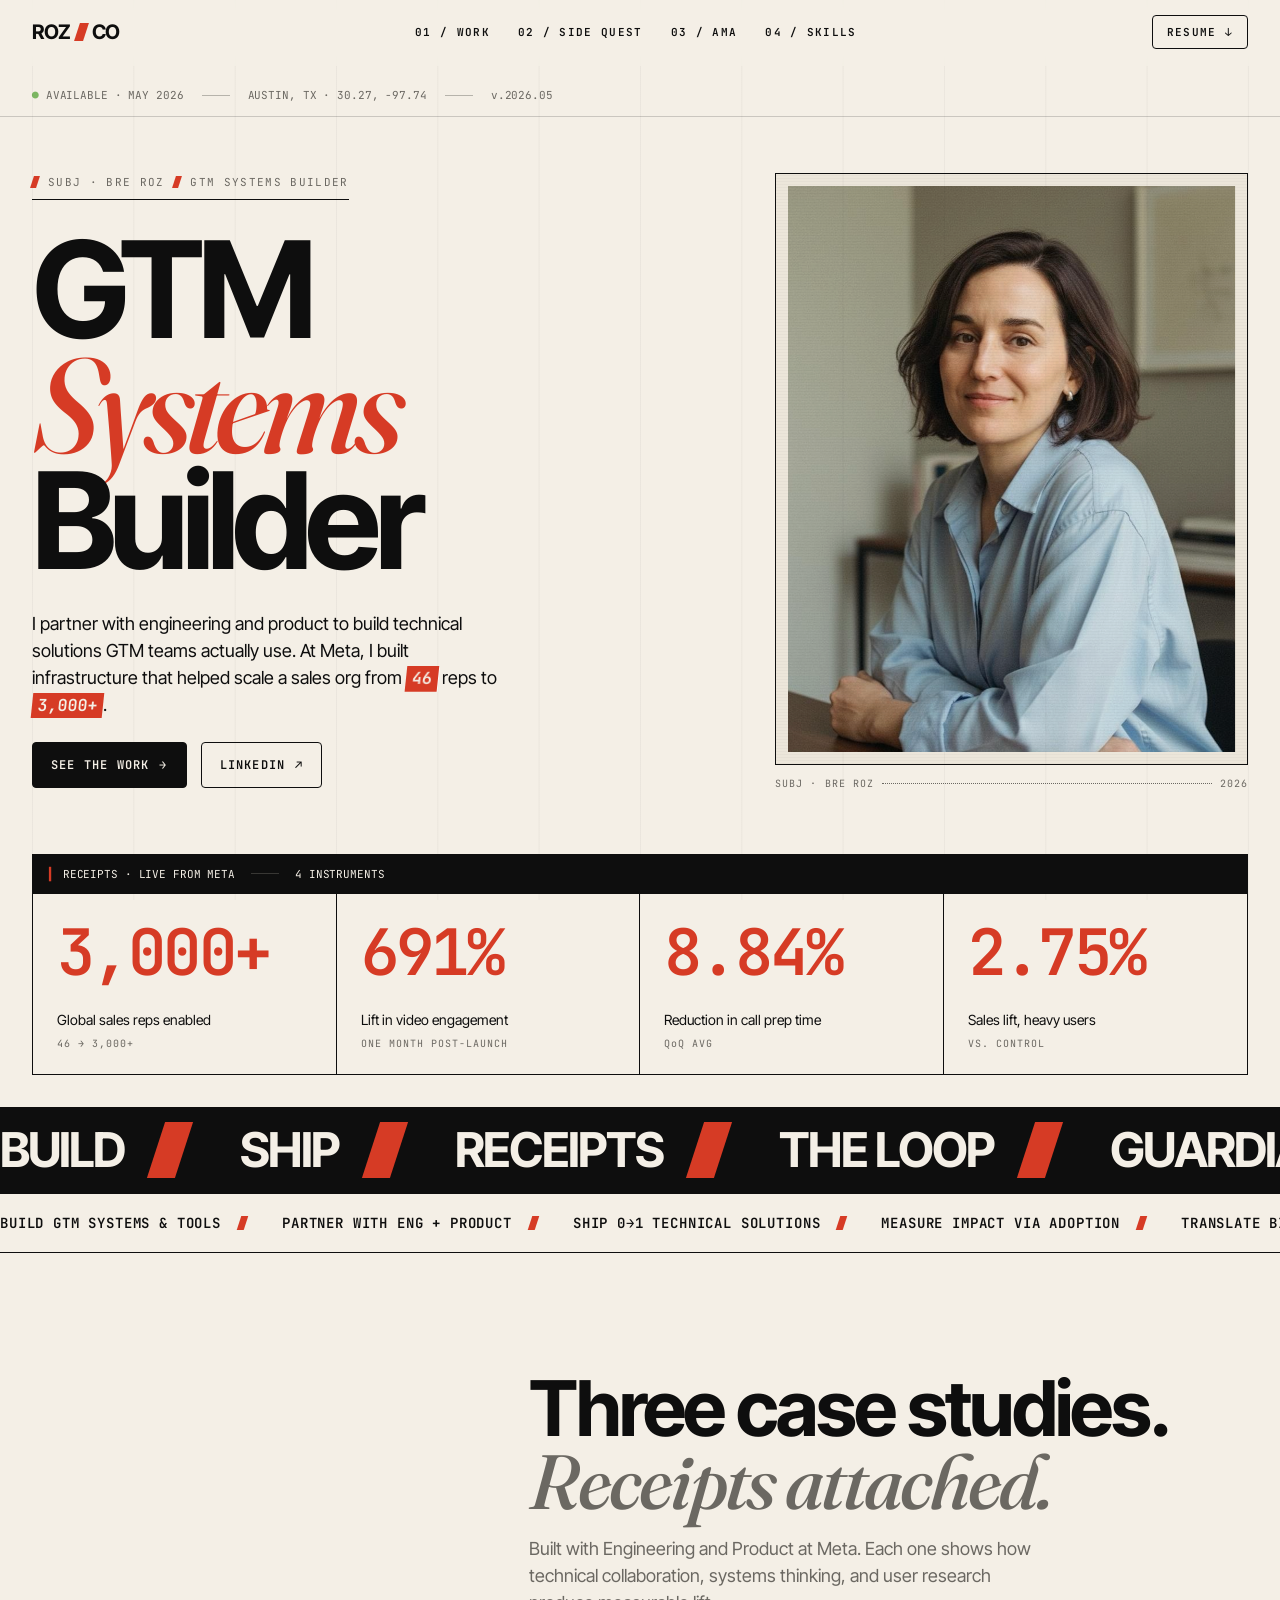
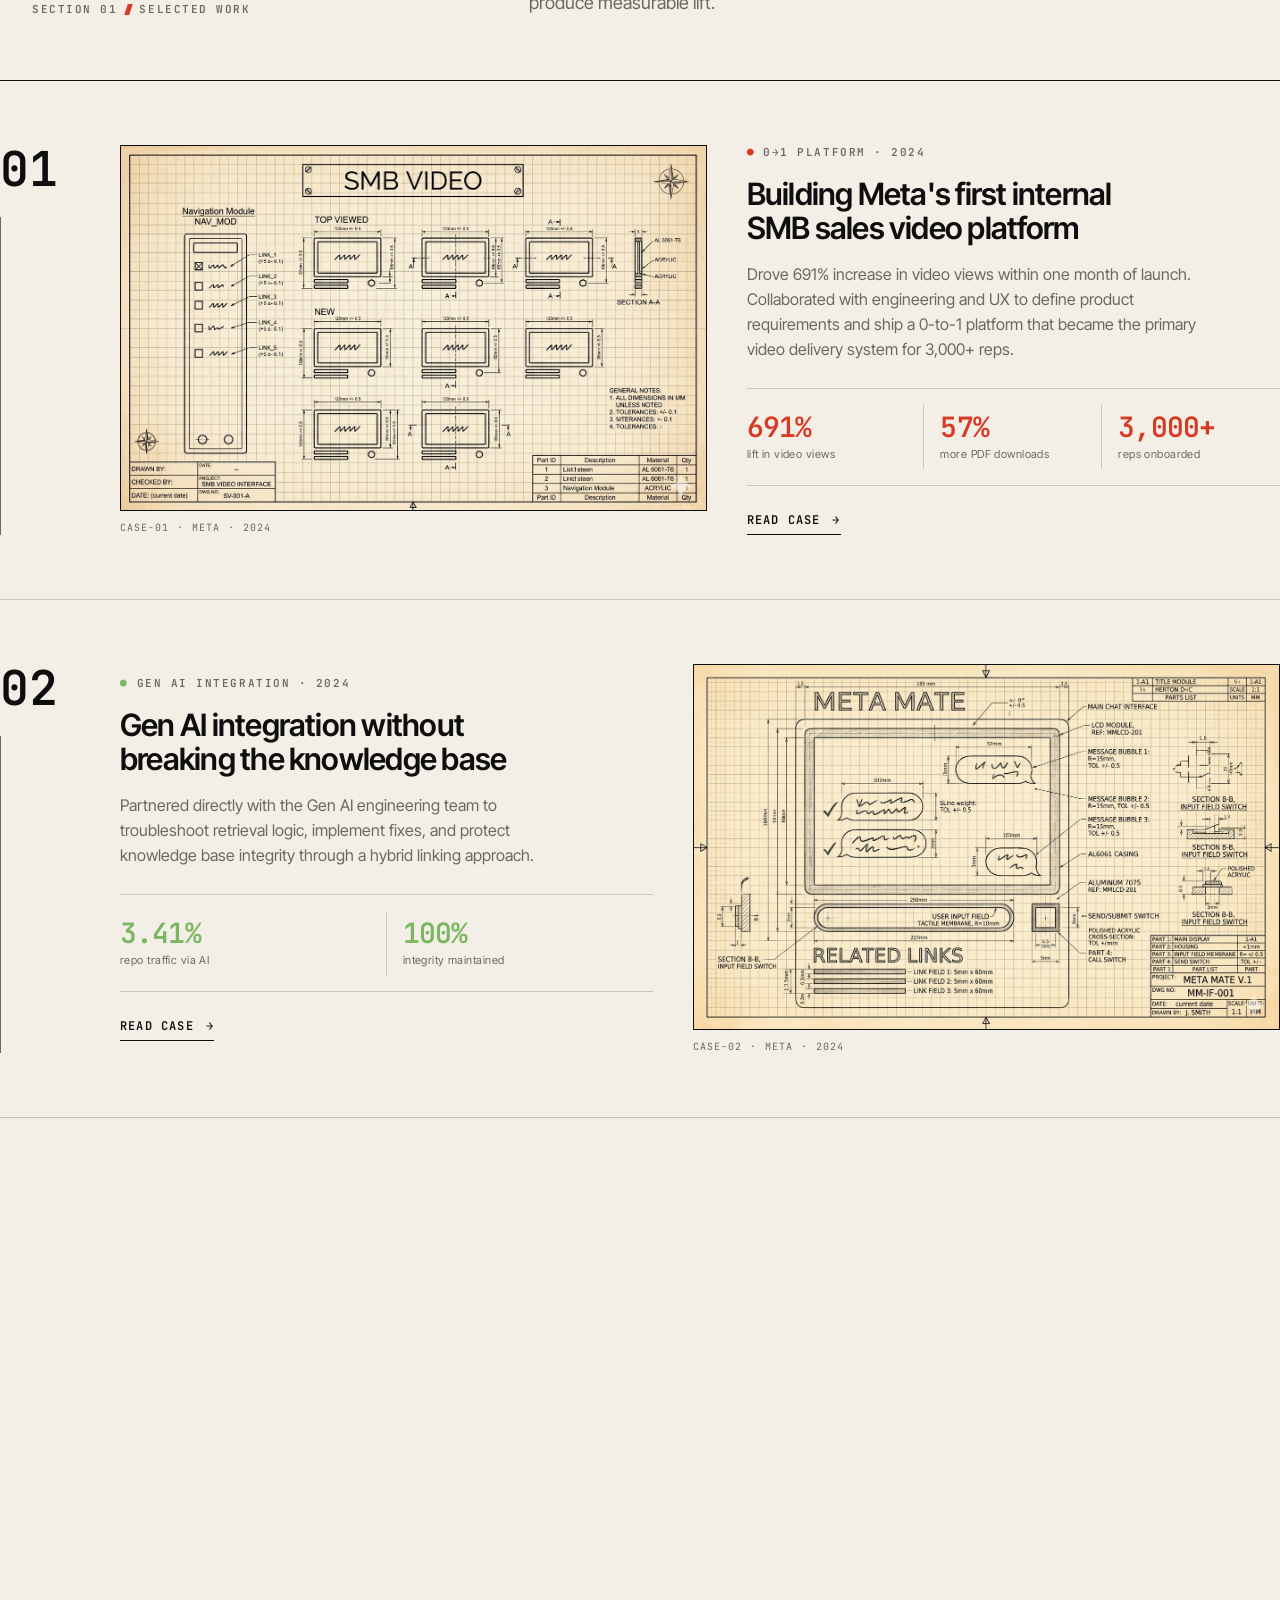
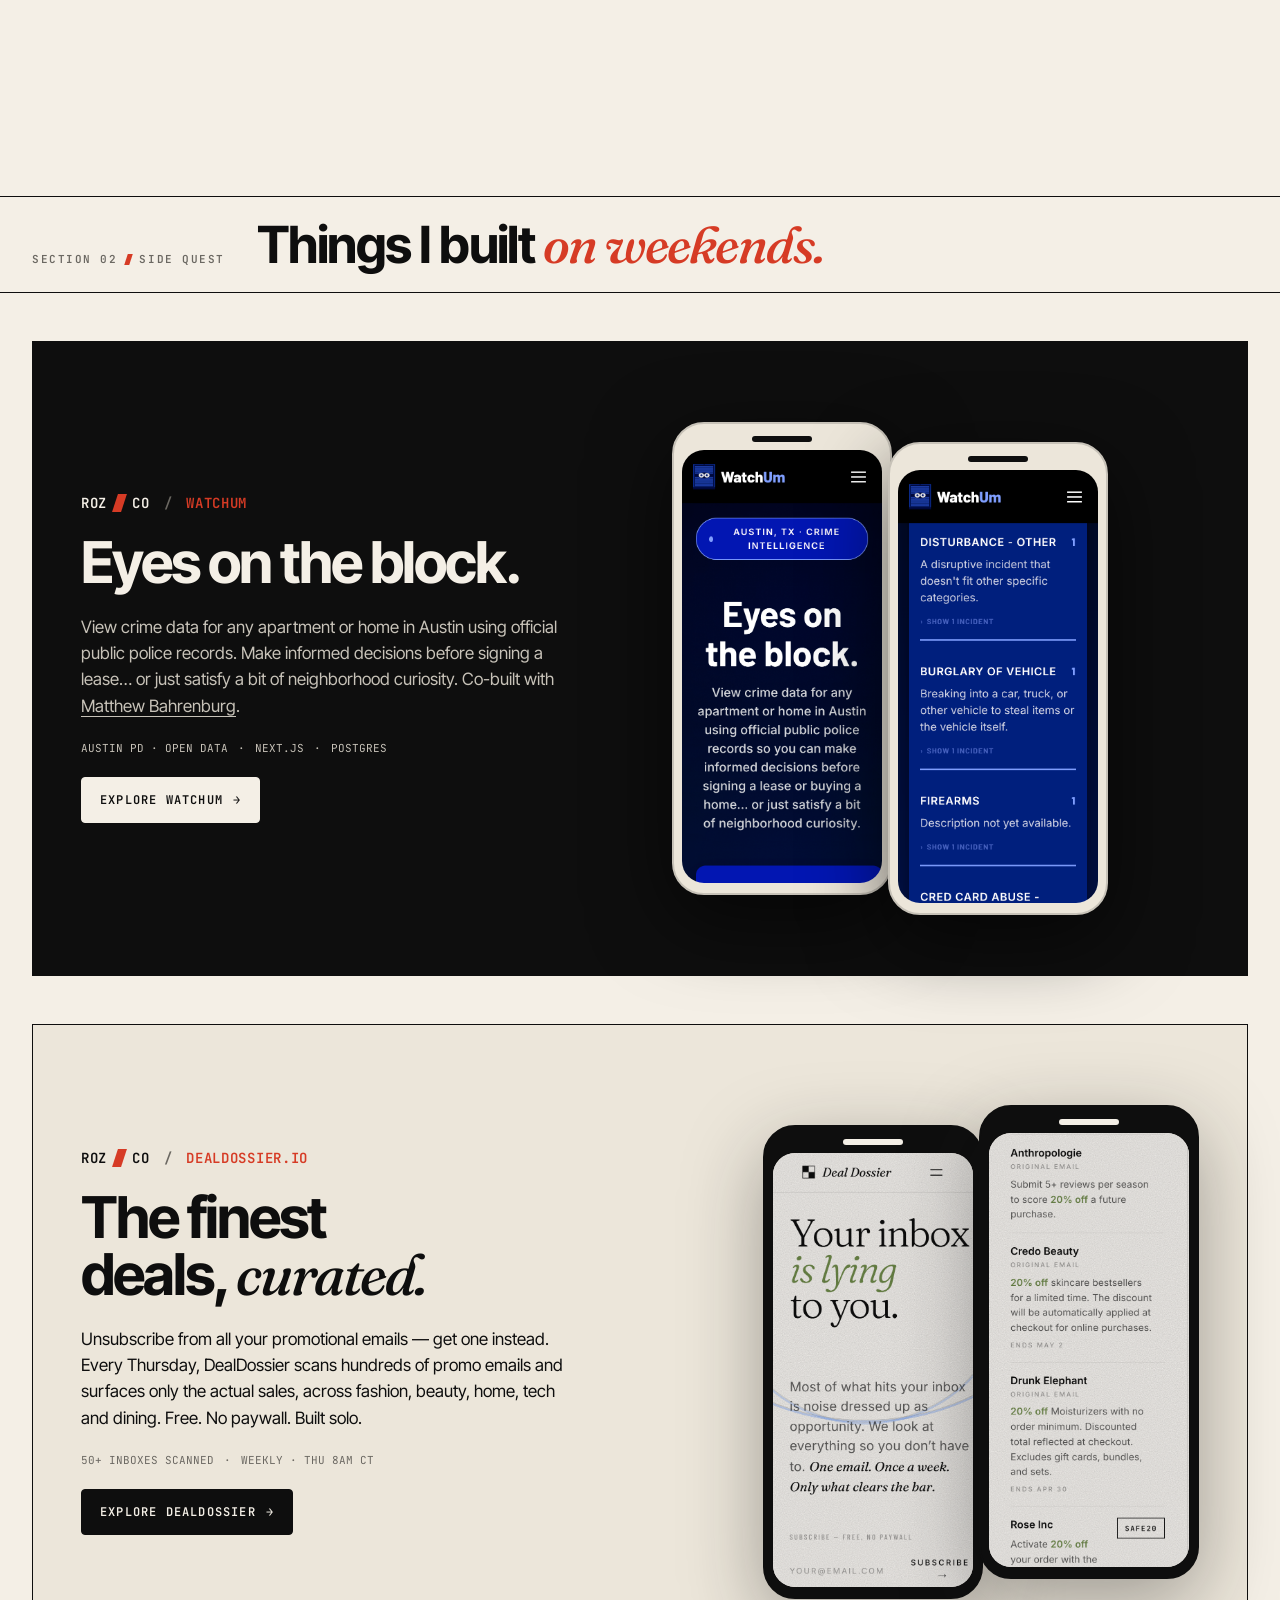
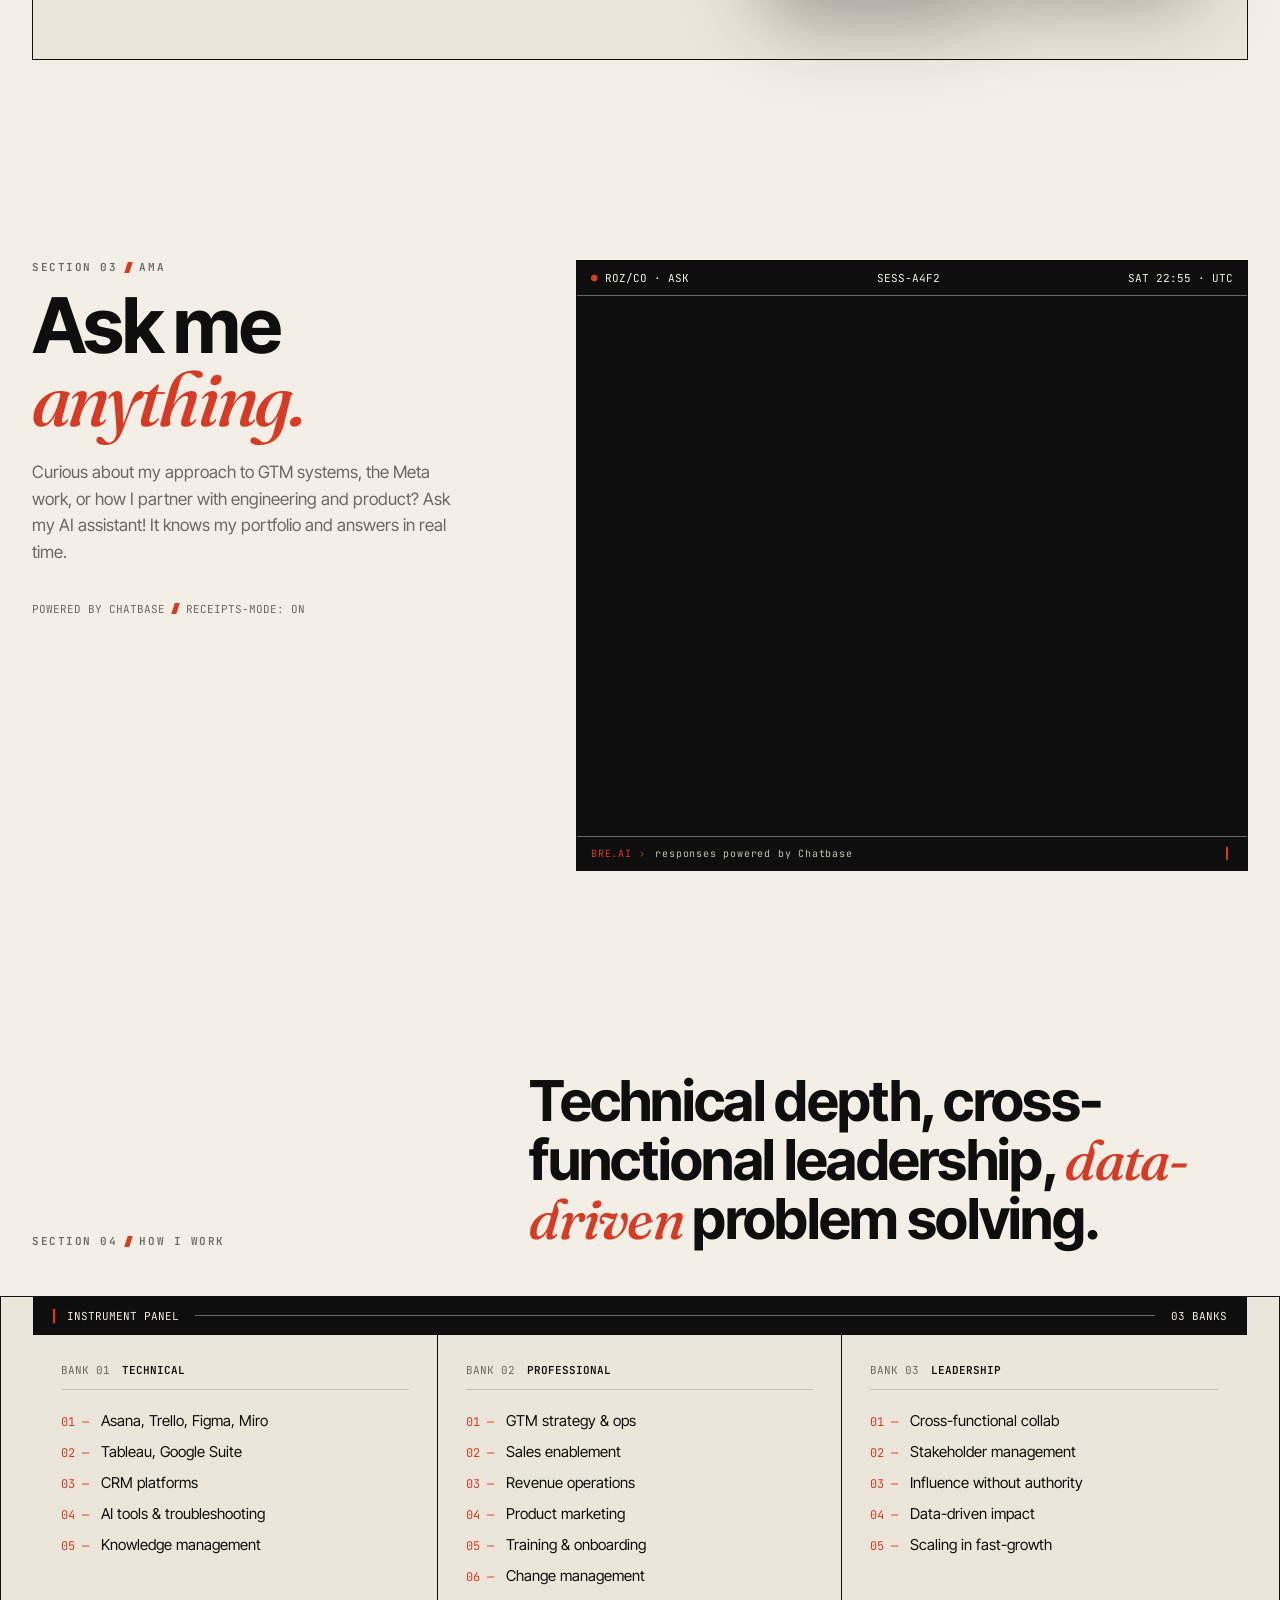
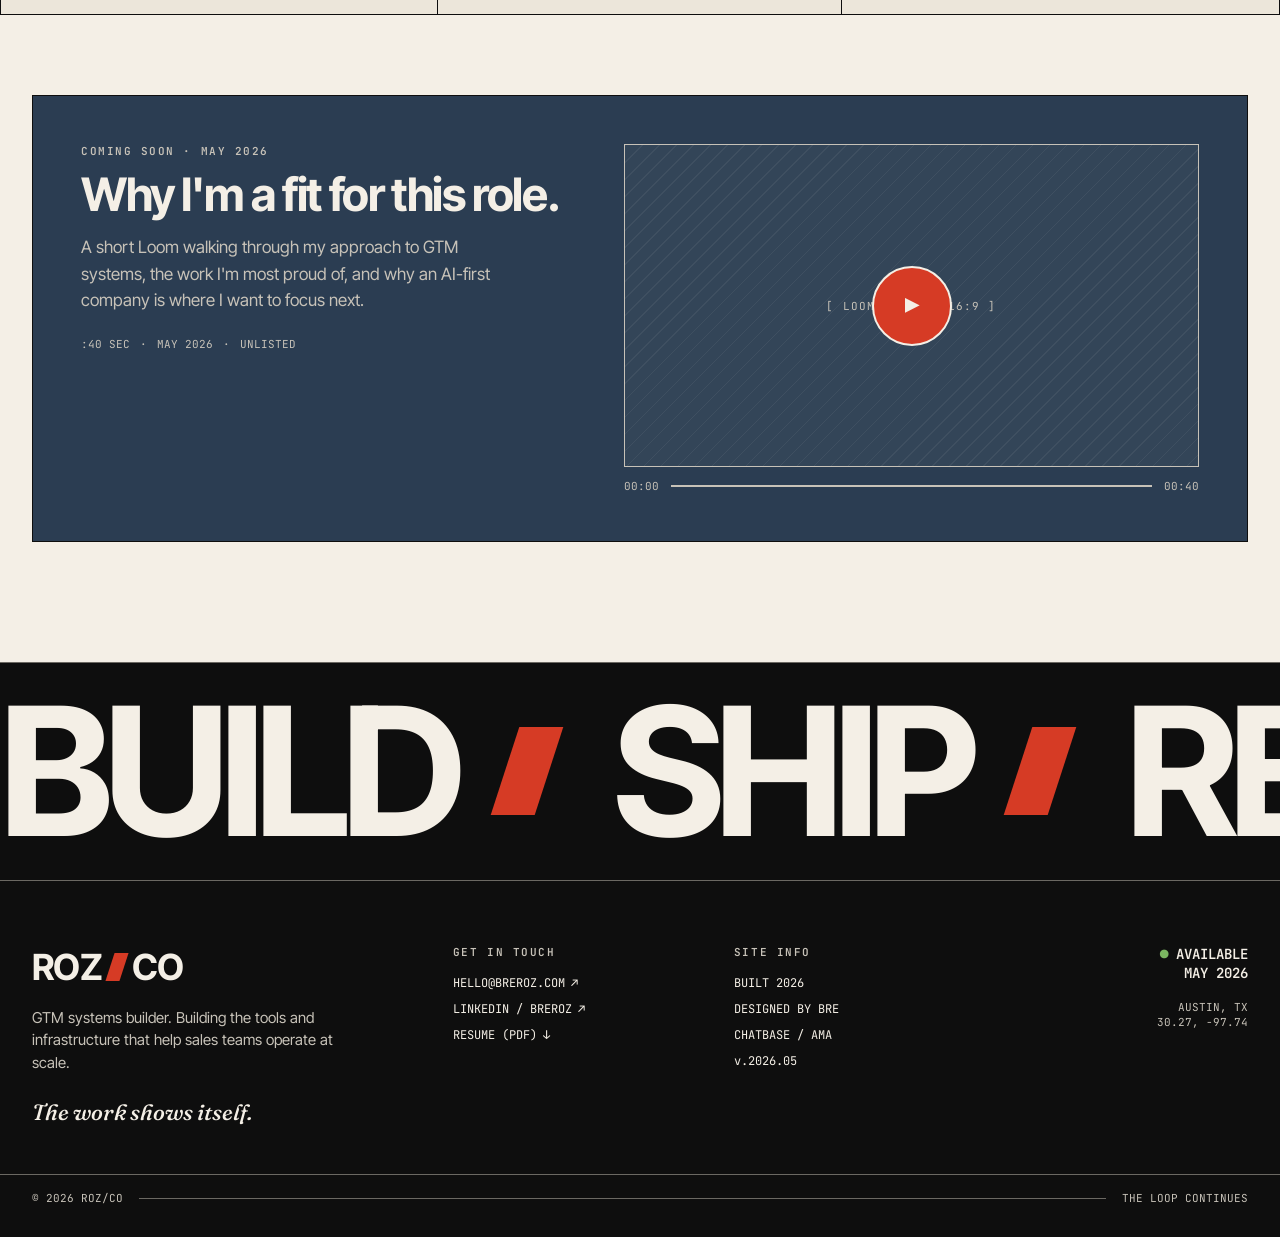
==== commit 52363abd: "Cleanup: remove unused files and dead code Files removed - uploads/ (12 files): pre-redesign Civix s" ====
--- a/index.html
+++ b/index.html
@@ -461,7 +461,6 @@
     repeating-linear-gradient(135deg, rgba(214,59,37,.08) 0 1px, transparent 1px 8px),
     var(--bone-2);
 }
-.case__media-label { position: relative; z-index: 1; font-family: var(--f-mono); }
 .case__media-img {
   position: absolute; inset: 0;
   width: 100%; height: 100%;
@@ -473,16 +472,6 @@
 .case__media-inner.is-hover .case__media-img {
   transform: scale(1.04);
   filter: contrast(1.04) saturate(1.04);
-}
-.case__media-hint {
-  position: absolute; bottom: 12px; left: 12px;
-  background: var(--black); color: var(--bone);
-  padding: 4px 8px;
-  font-size: 10px;
-  white-space: nowrap;
-  letter-spacing: 0.1em;
-  z-index: 2;
-  font-family: var(--f-mono);
 }
 .case__media-scan {
   position: absolute; left: 0; right: 0; top: 0;
@@ -1803,16 +1792,8 @@
   }
 
   document.querySelectorAll('[data-hover]').forEach(el => {
-    el.addEventListener('mouseenter', () => {
-      el.classList.add('is-hover');
-      const hint = el.querySelector('[data-hover-hint]');
-      if (hint) hint.textContent = '▶ PLAYING DEMO REEL';
-    });
-    el.addEventListener('mouseleave', () => {
-      el.classList.remove('is-hover');
-      const hint = el.querySelector('[data-hover-hint]');
-      if (hint) hint.textContent = 'HOVER → PLAY';
-    });
+    el.addEventListener('mouseenter', () => el.classList.add('is-hover'));
+    el.addEventListener('mouseleave', () => el.classList.remove('is-hover'));
   });
 
   const skillCols = document.querySelectorAll('[data-skills-col]');
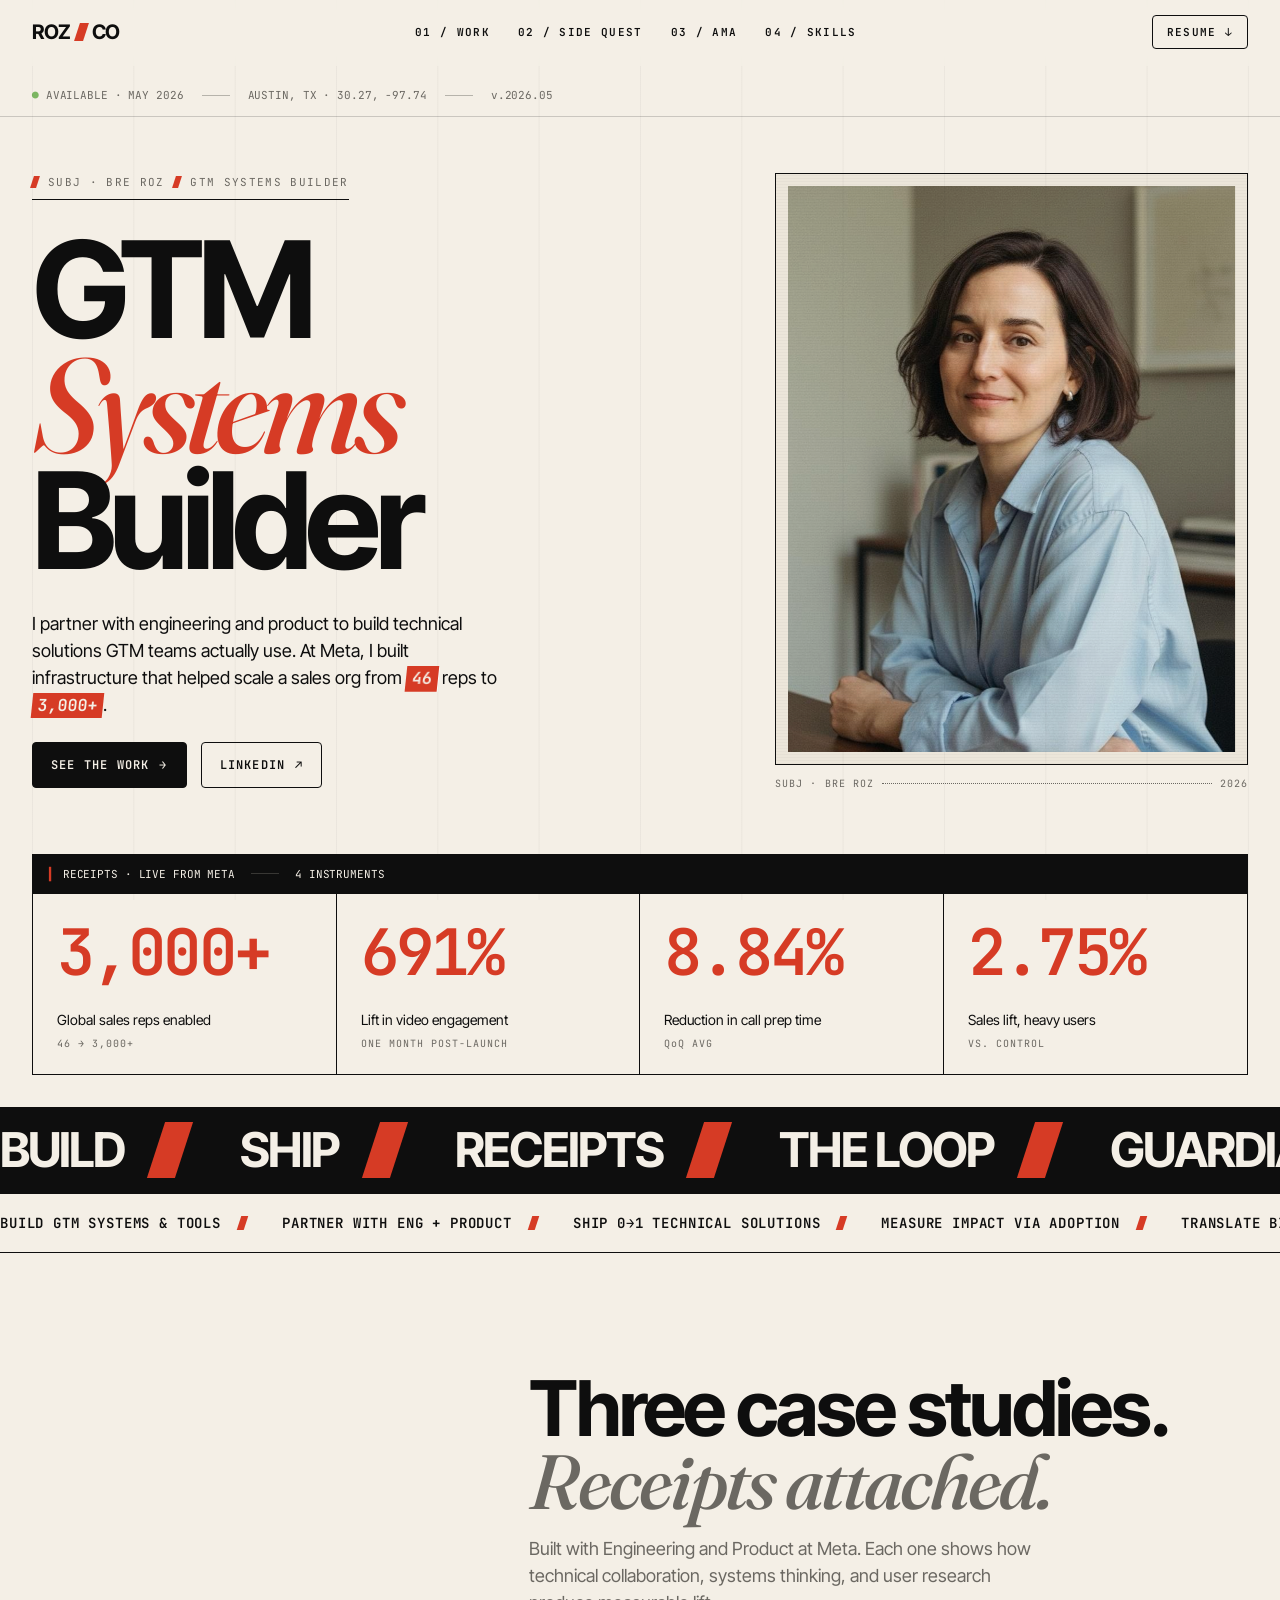
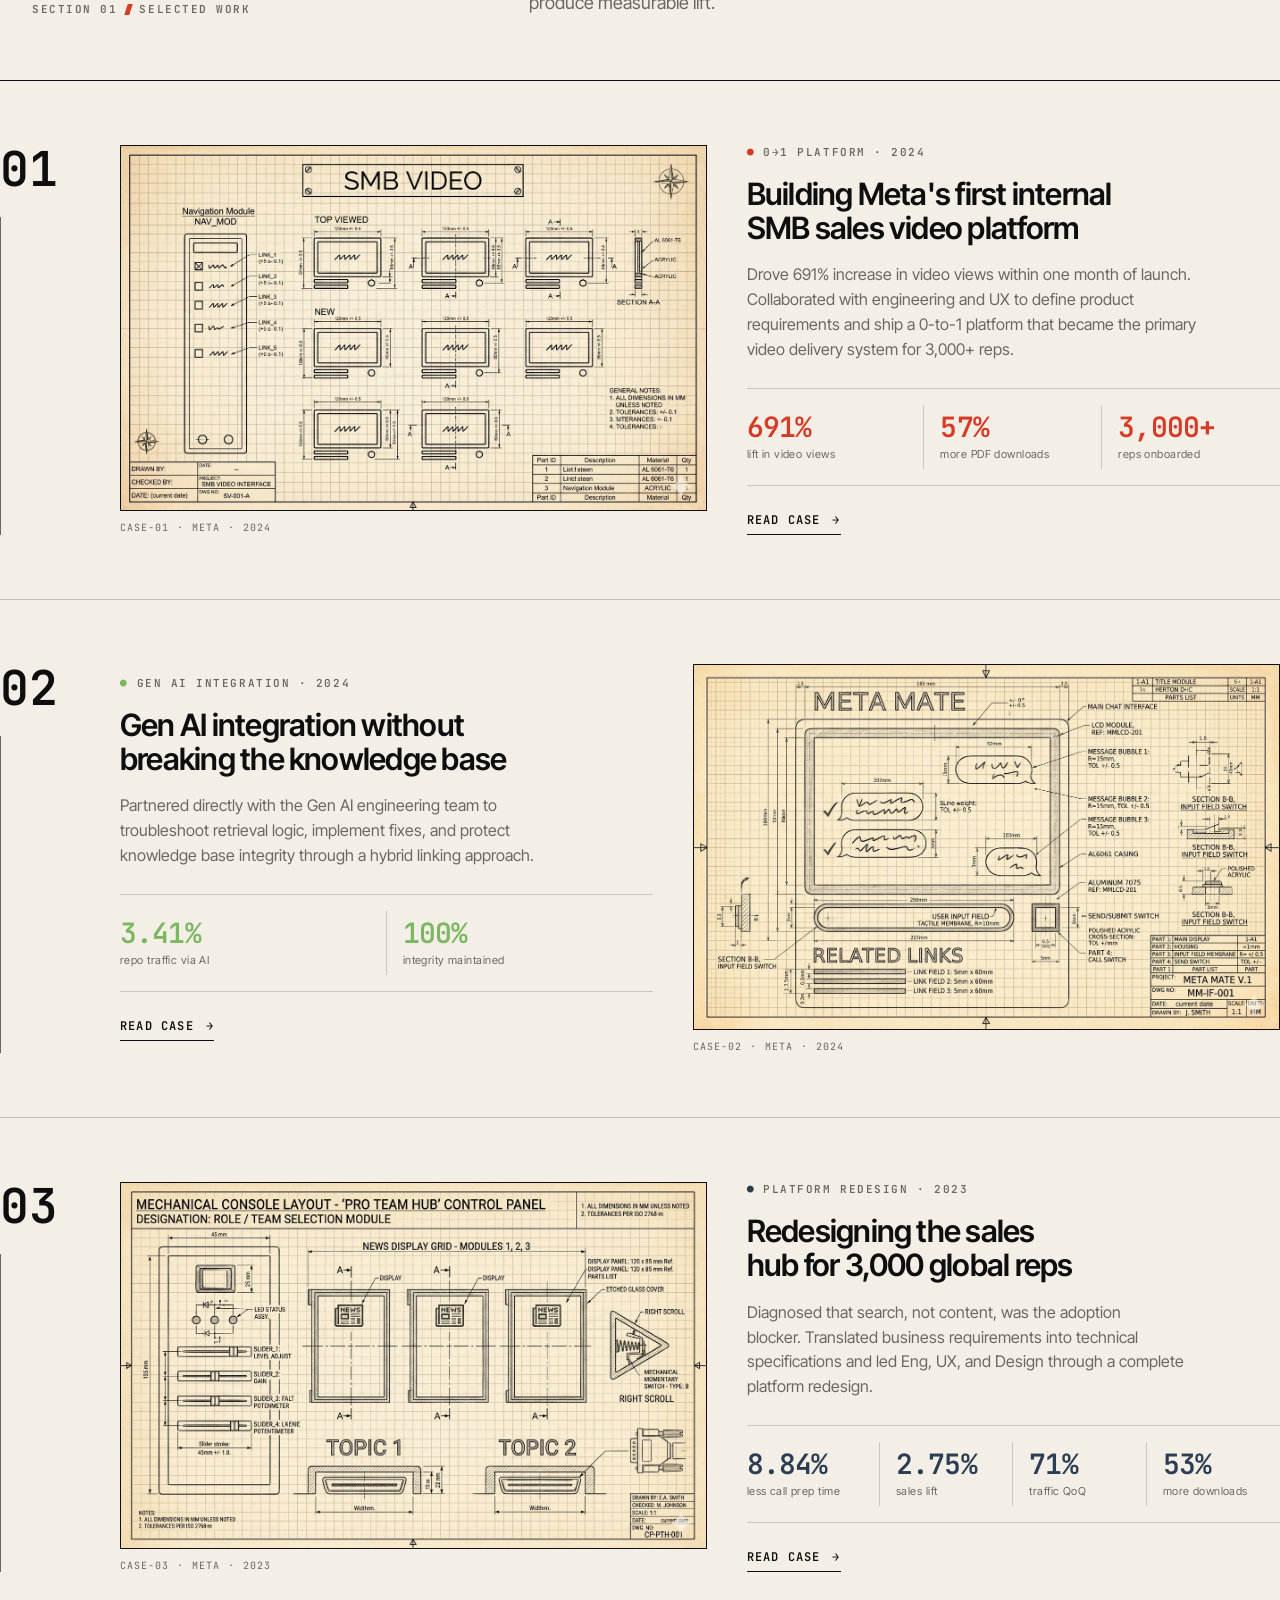
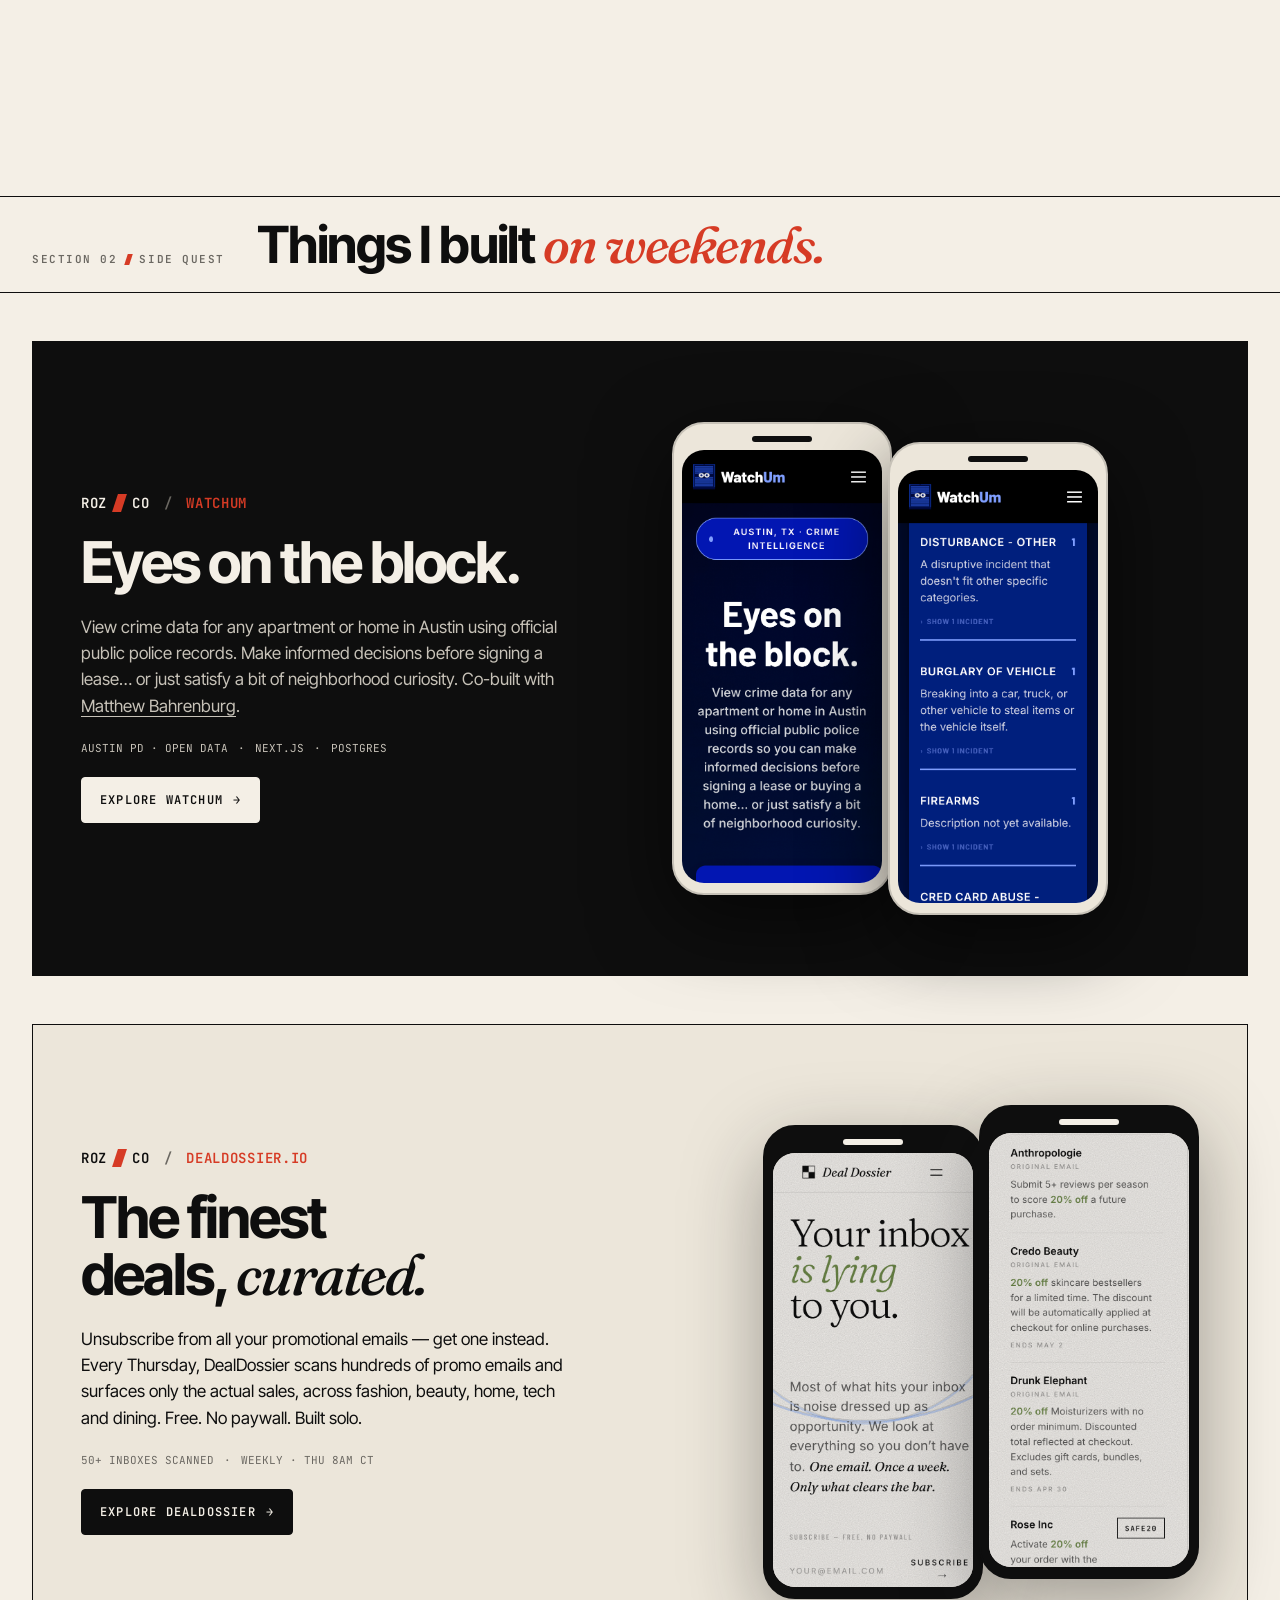
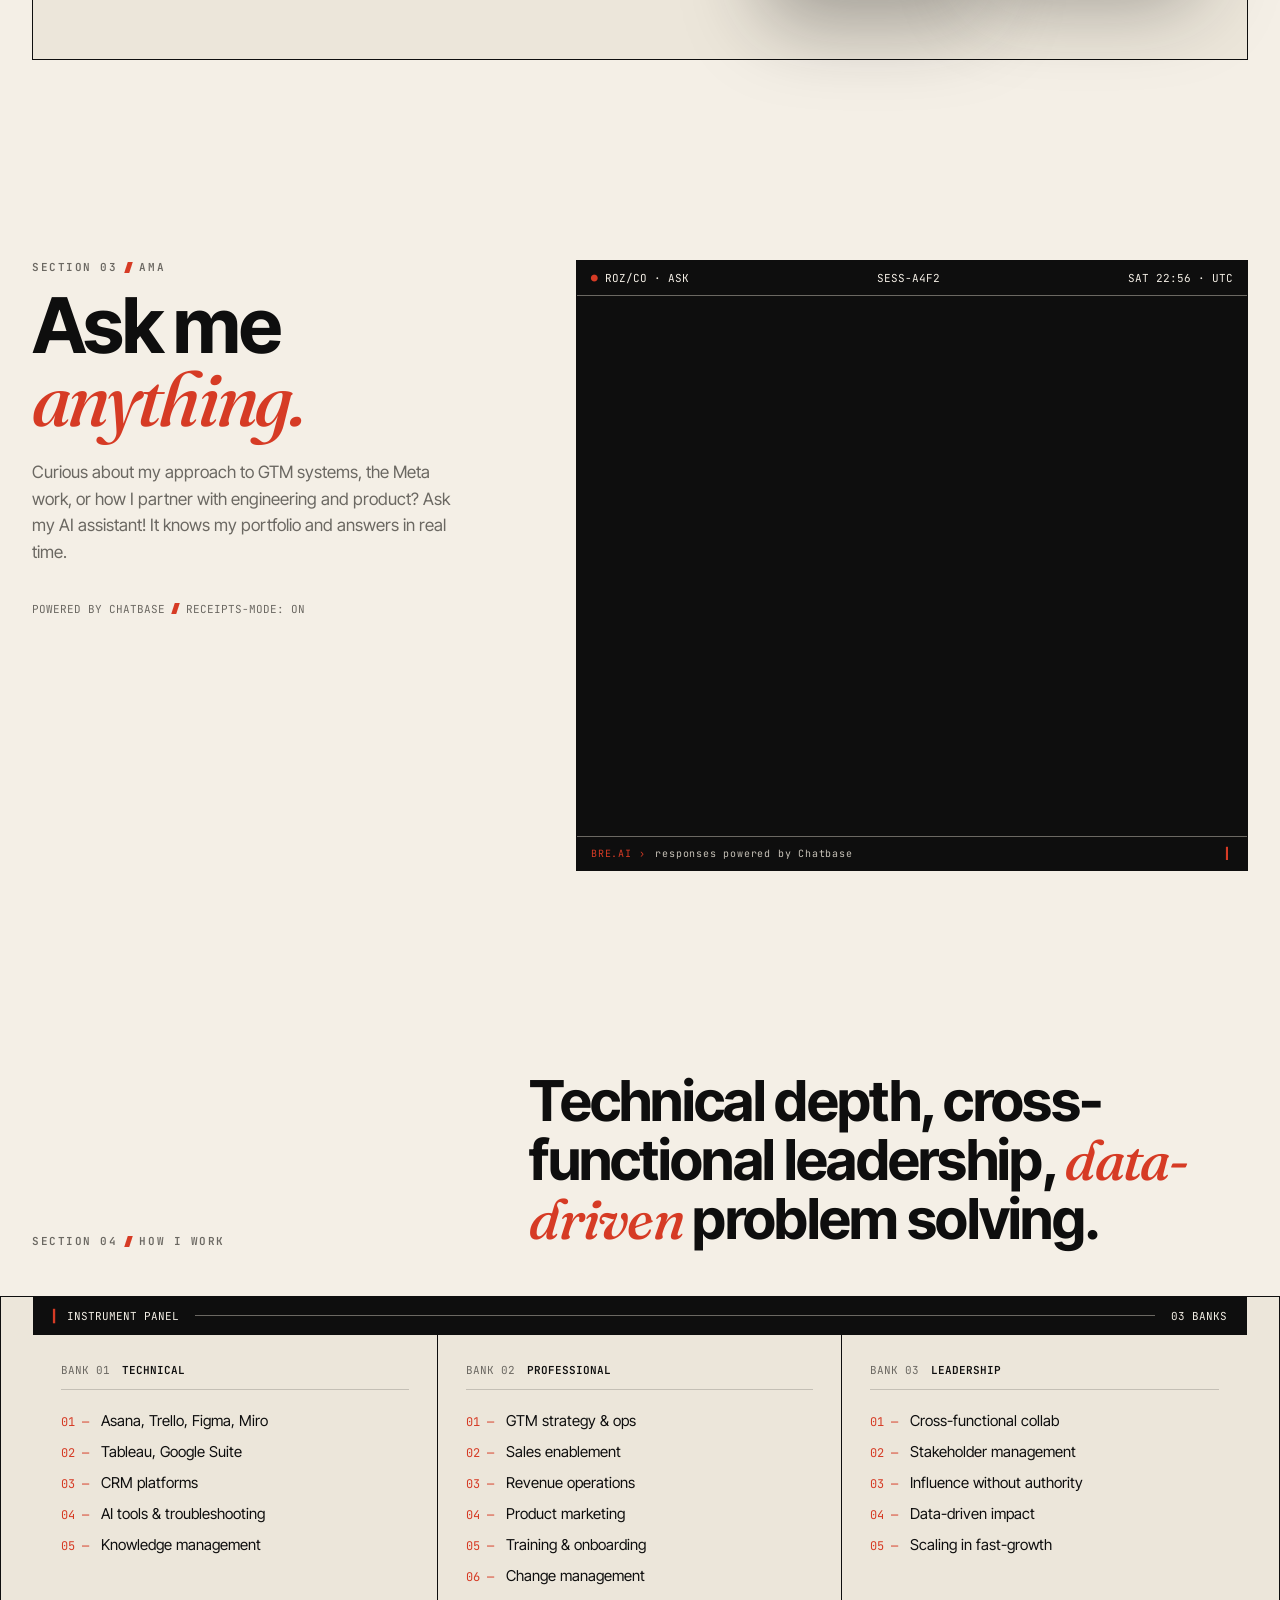
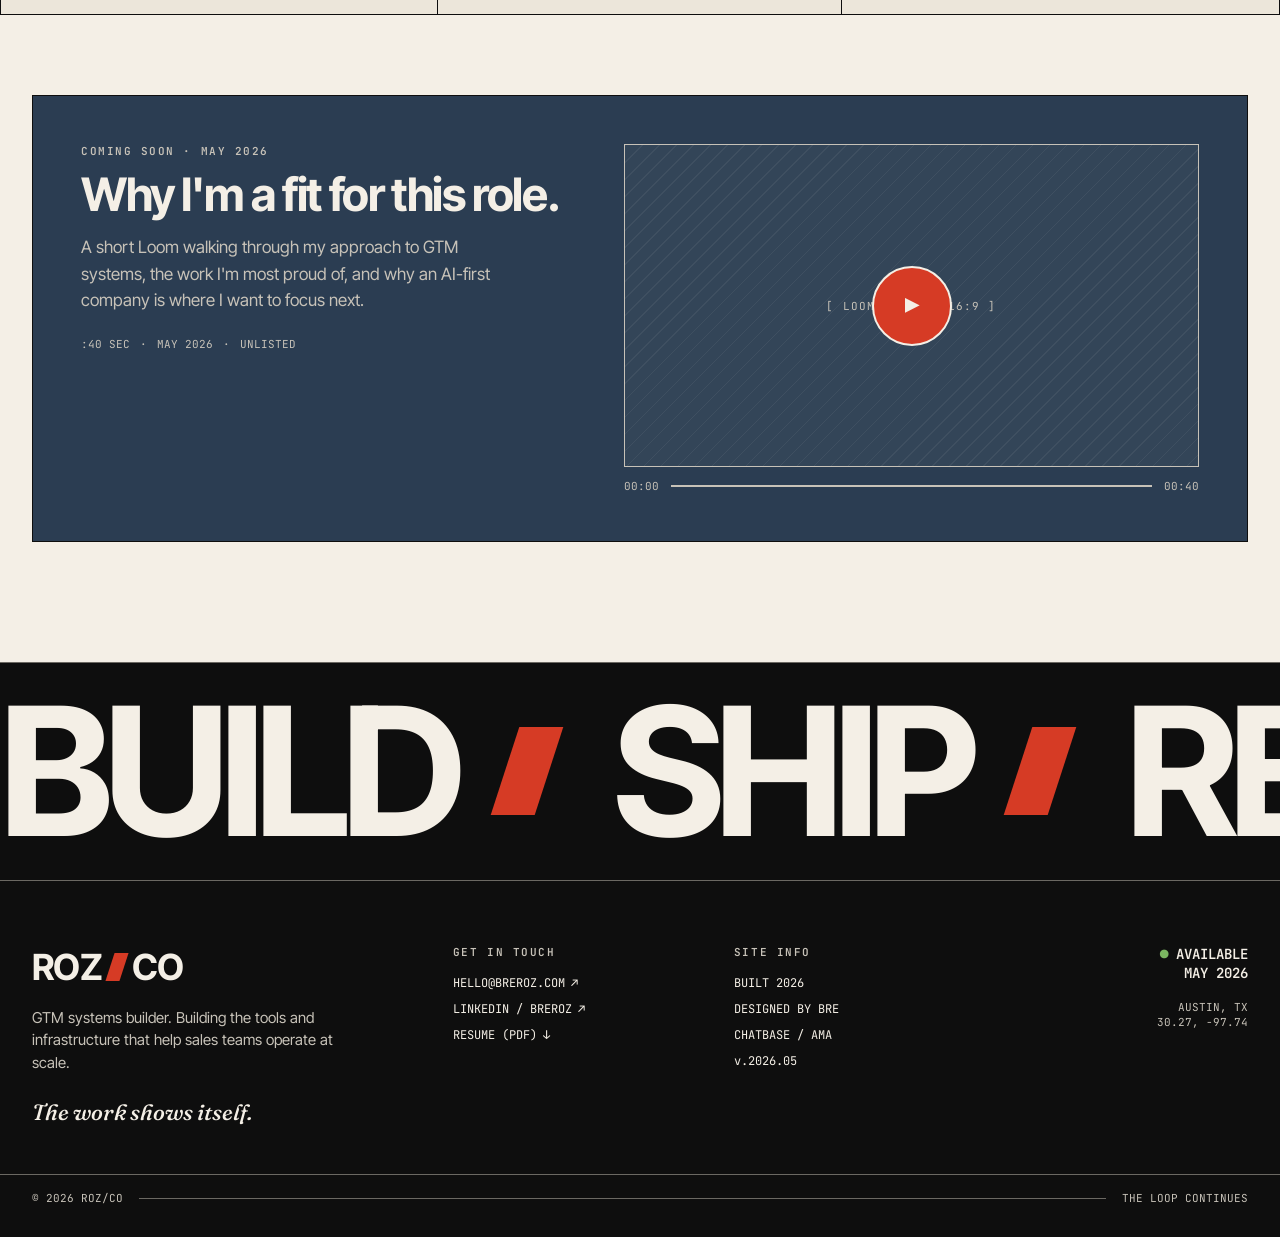
==== commit bb76c451: "Stack receipts to one column on phones Mobile audit found two issues with the receipts dashboard: - " ====
--- a/index.html
+++ b/index.html
@@ -1048,9 +1048,12 @@
   .hero-flank__portrait-frame { max-height: none; padding: 8px; }
   .hero-flank__dash { padding: 0 20px 24px; }
   .hero__dash-head { font-size: 10px; padding: 10px 12px; gap: 10px; flex-wrap: wrap; }
-  .receipt { padding: 20px 16px 18px; min-height: 140px; }
-  .receipt__num { font-size: clamp(32px, 9vw, 44px); }
-  .receipt__label { font-size: 12px; }
+  /* Stack receipts to one column on phones — same numbers, more readable */
+  .hero__dash-grid { grid-template-columns: 1fr; }
+  .receipt { padding: 22px 18px; min-height: 140px; border-right: none; border-bottom: var(--hairline); }
+  .receipt:last-child { border-bottom: none; }
+  .receipt__num { font-size: clamp(36px, 11vw, 52px); }
+  .receipt__label { font-size: 13px; }
   .hero-marquee__word { font-size: 32px; gap: 20px; }
   .ticker { padding: 14px 0; }
   .ticker__track { font-size: 12px; gap: 24px; }
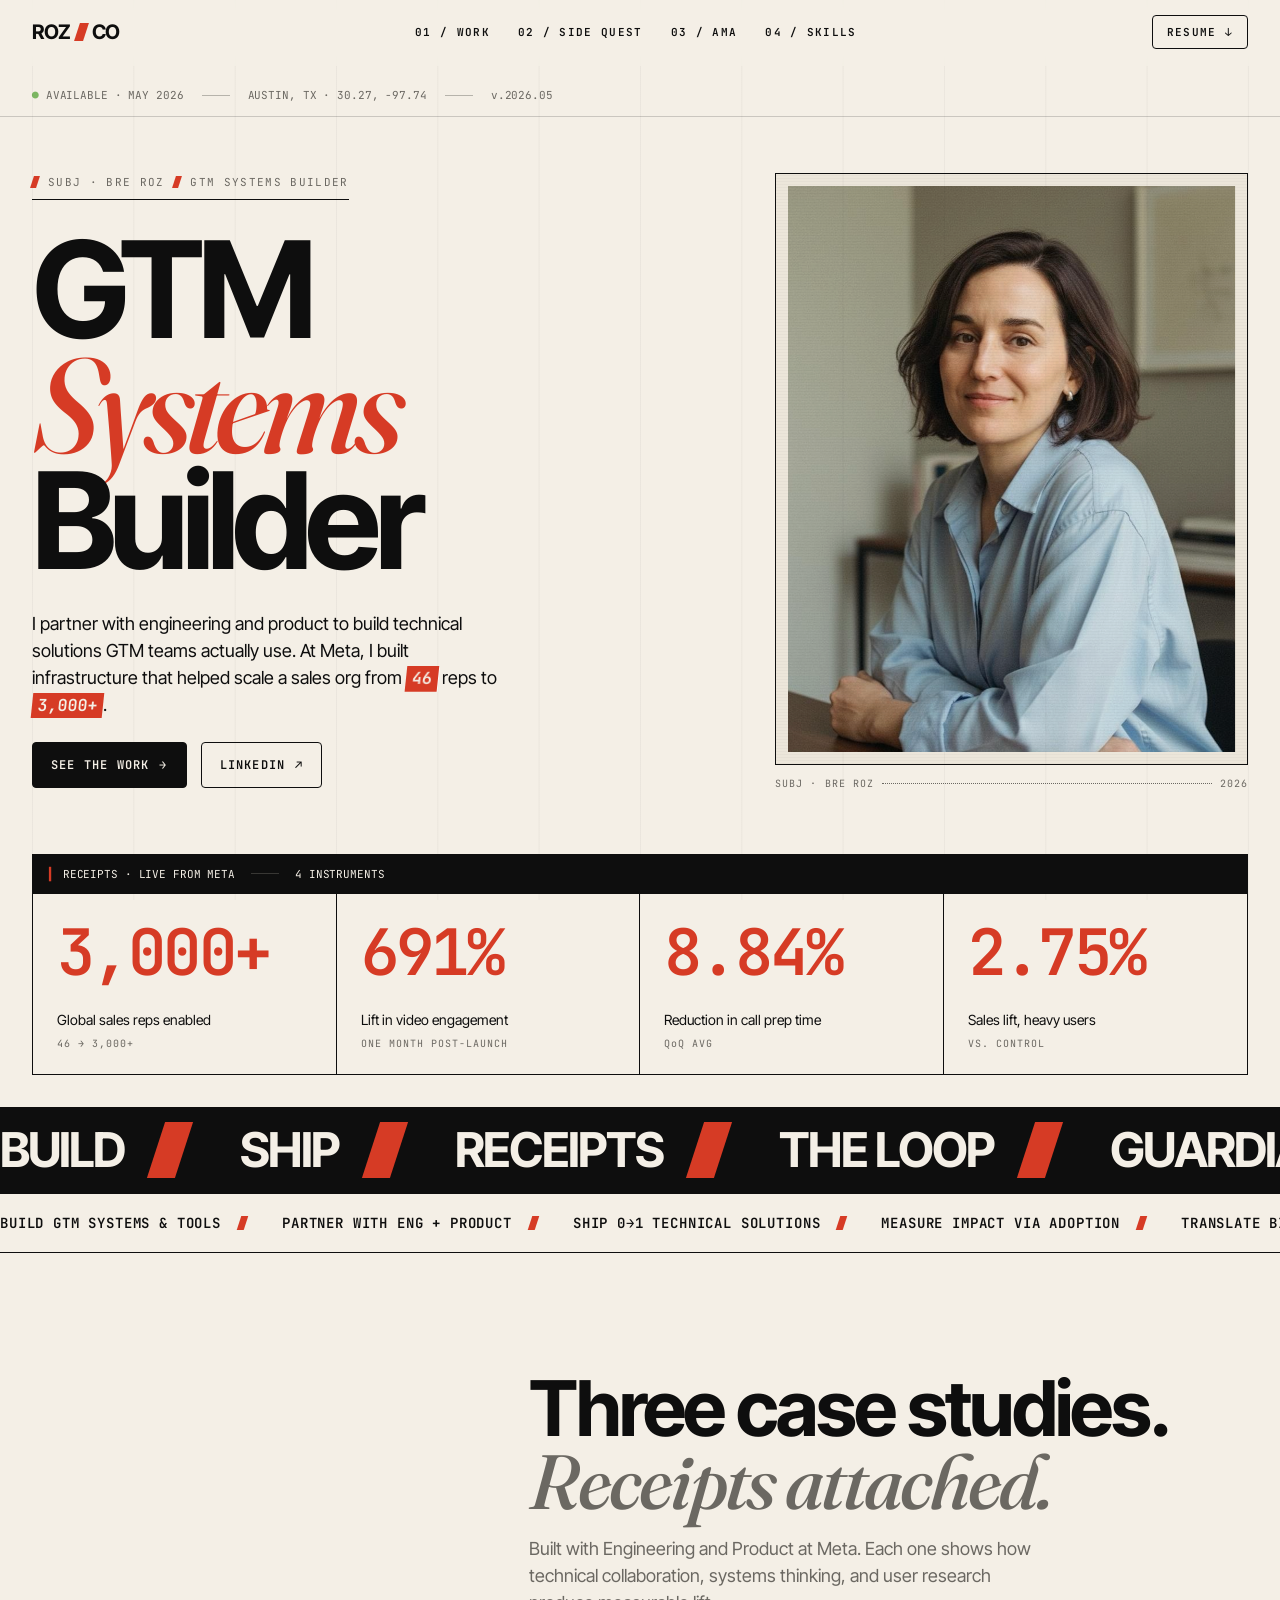
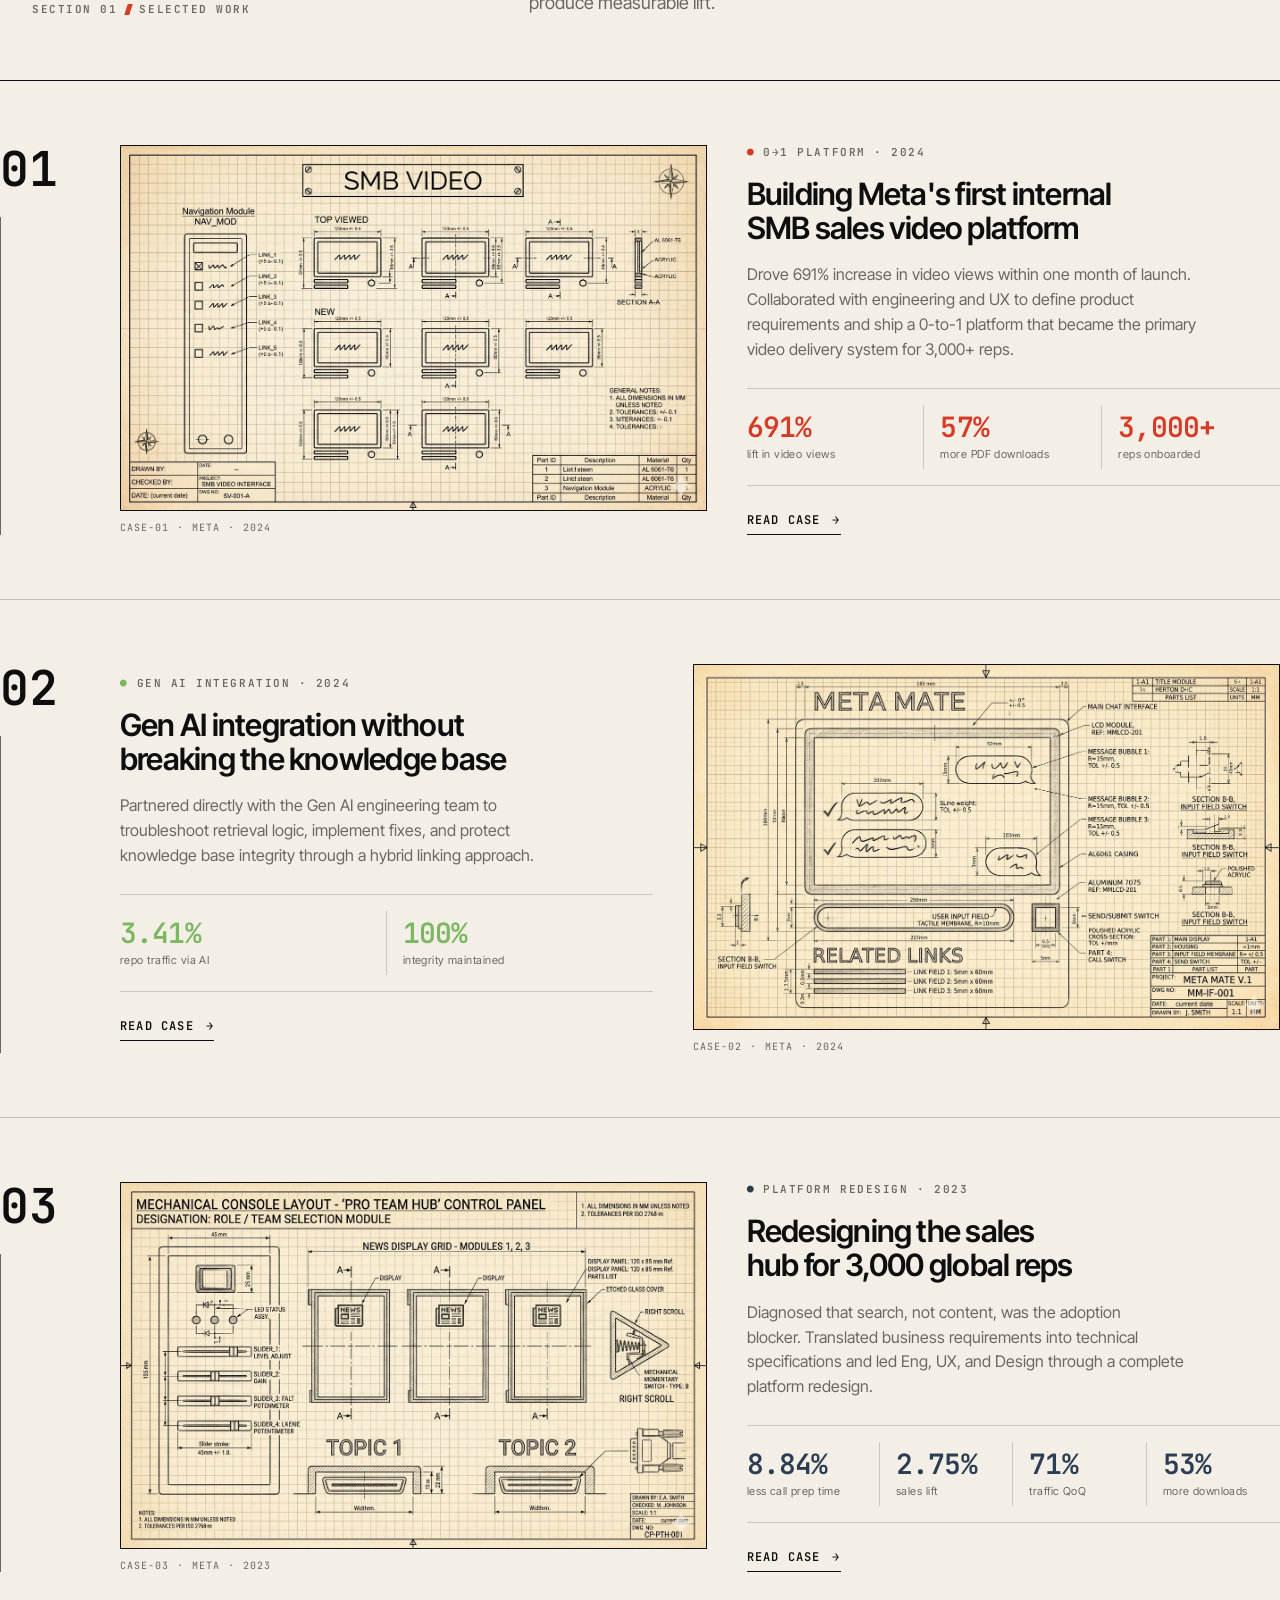
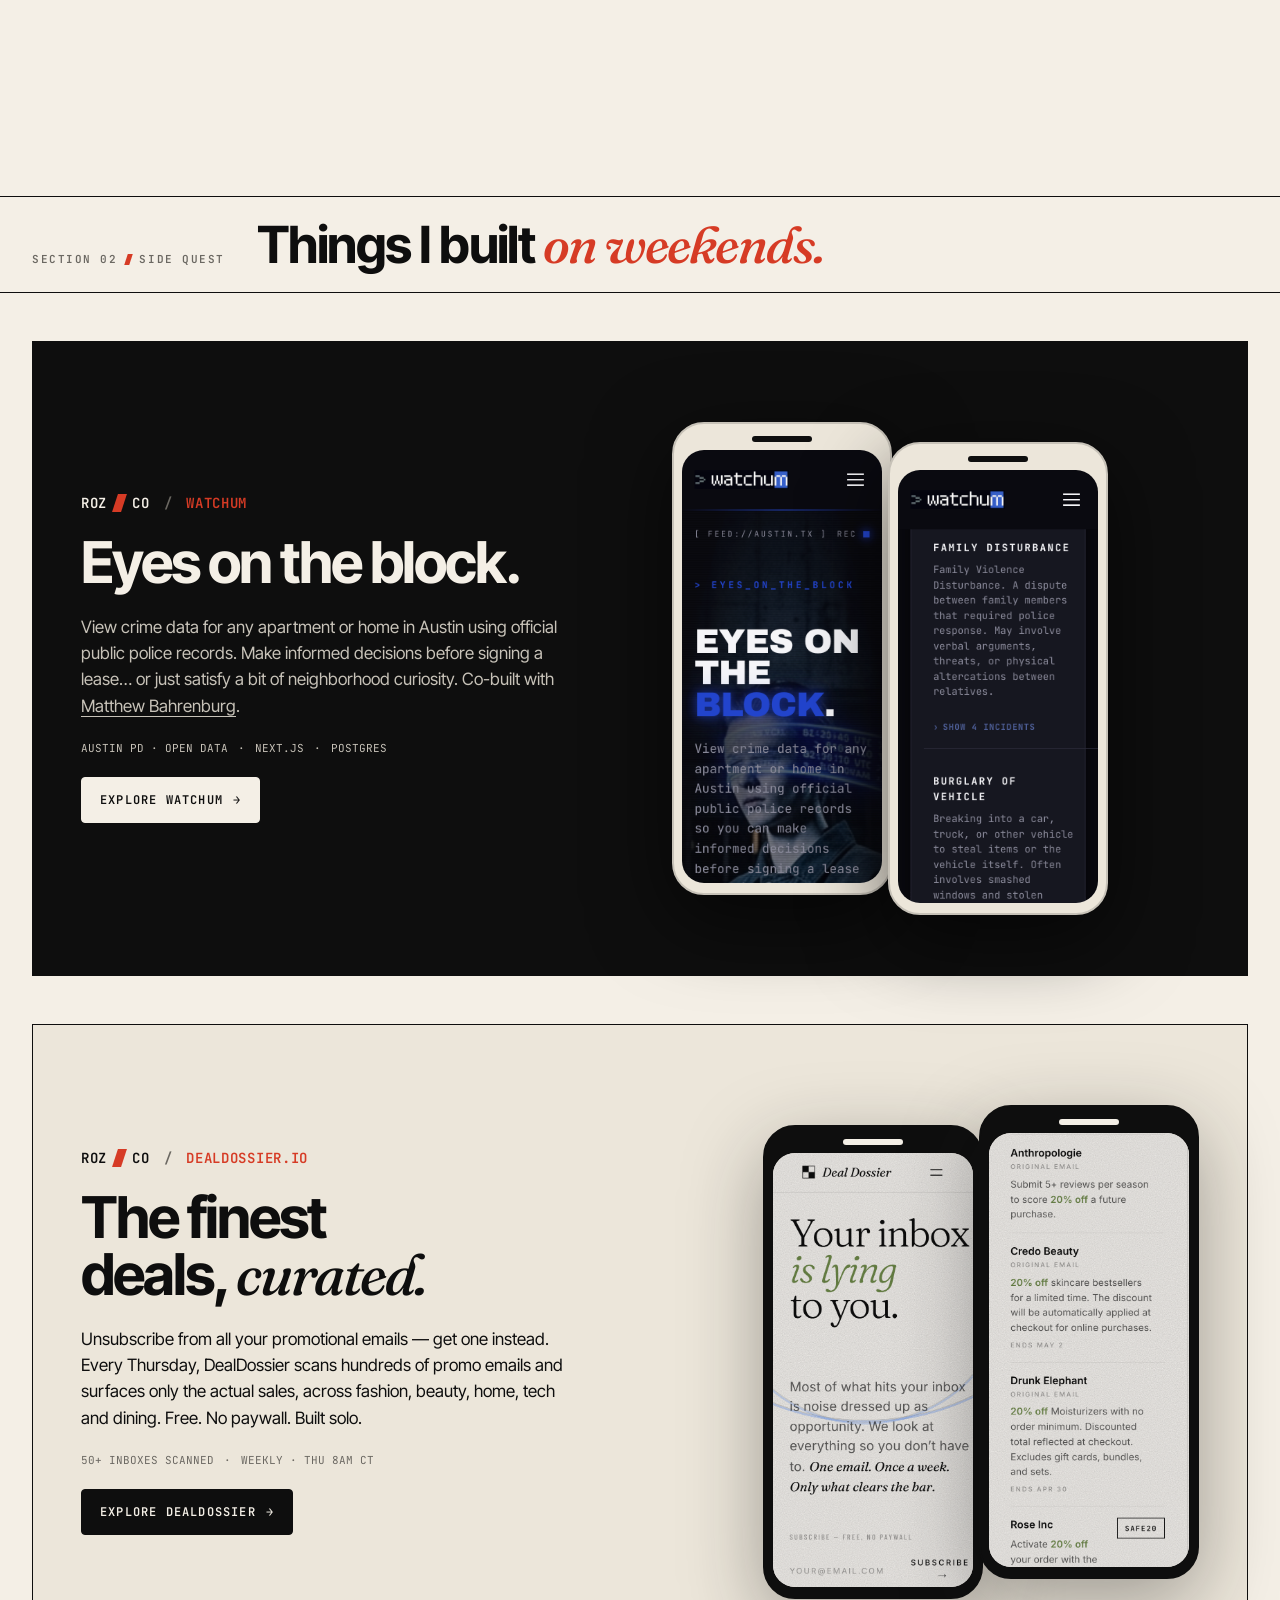
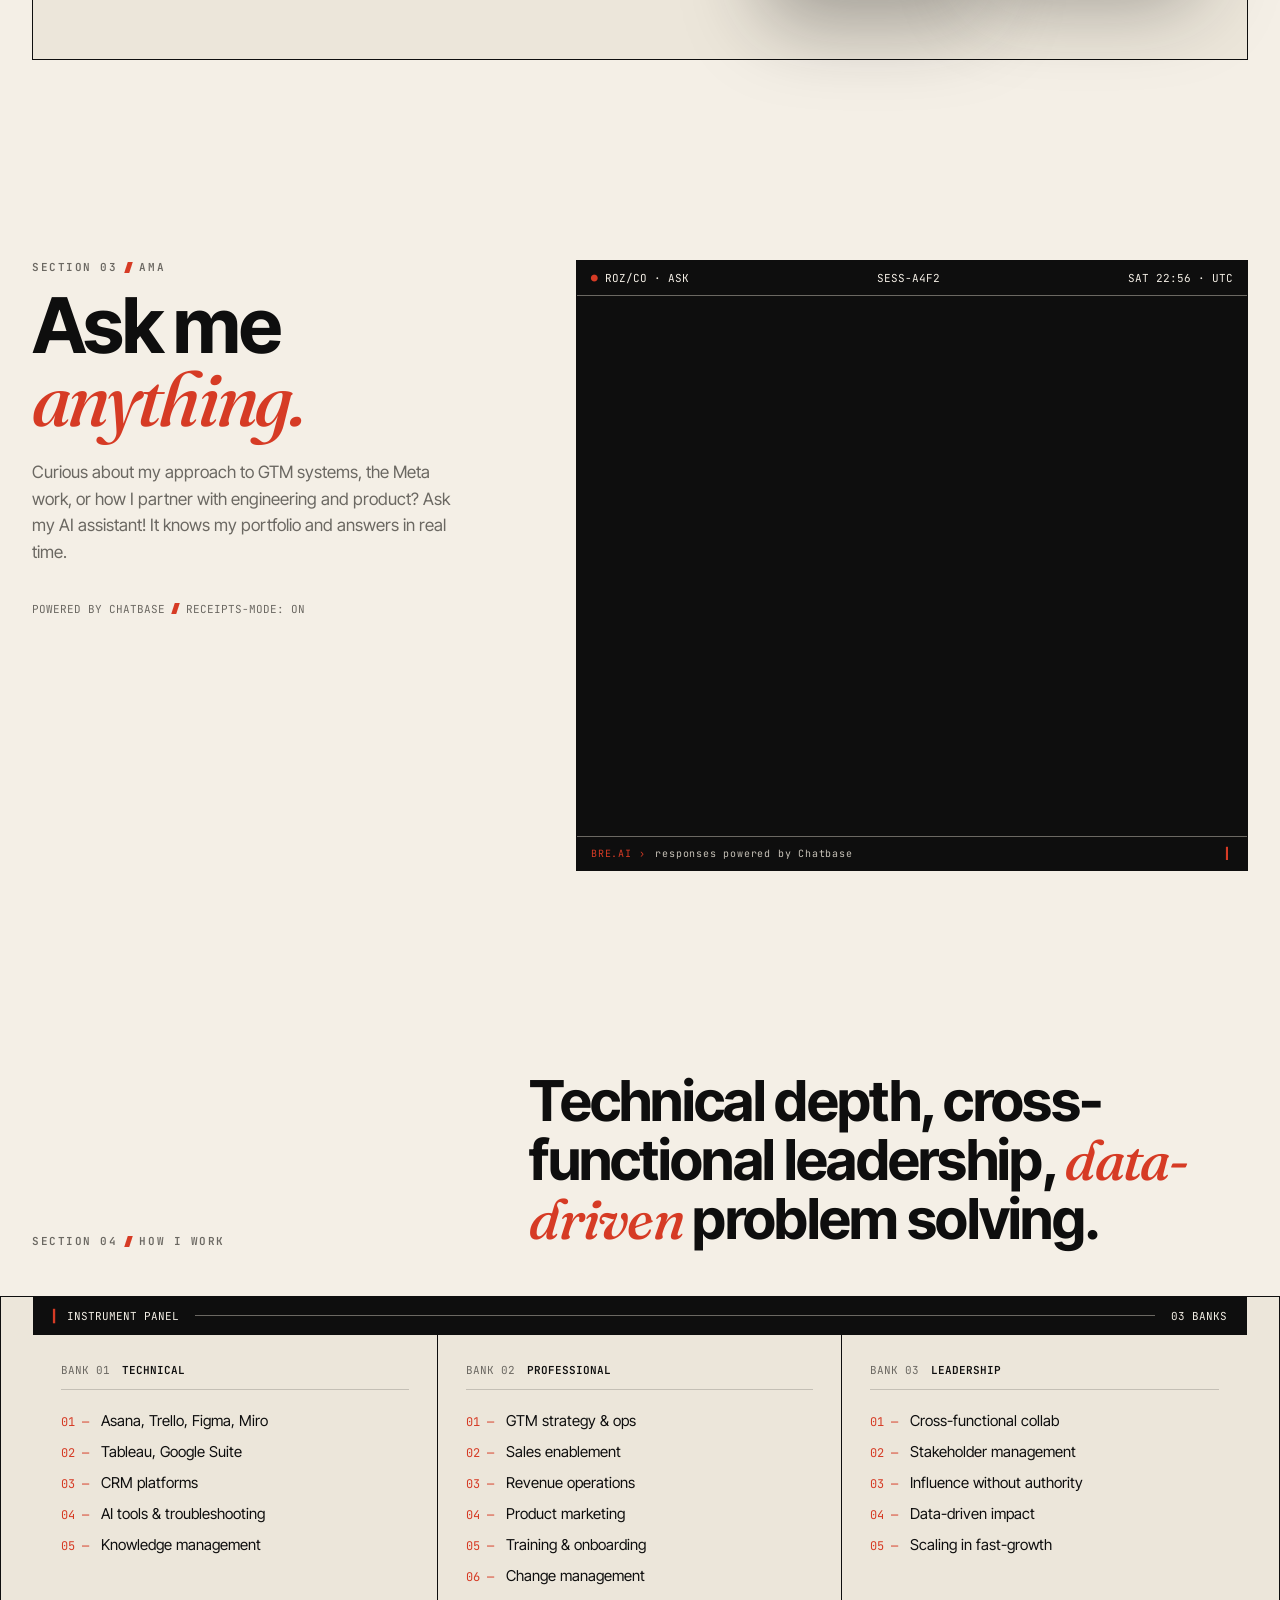
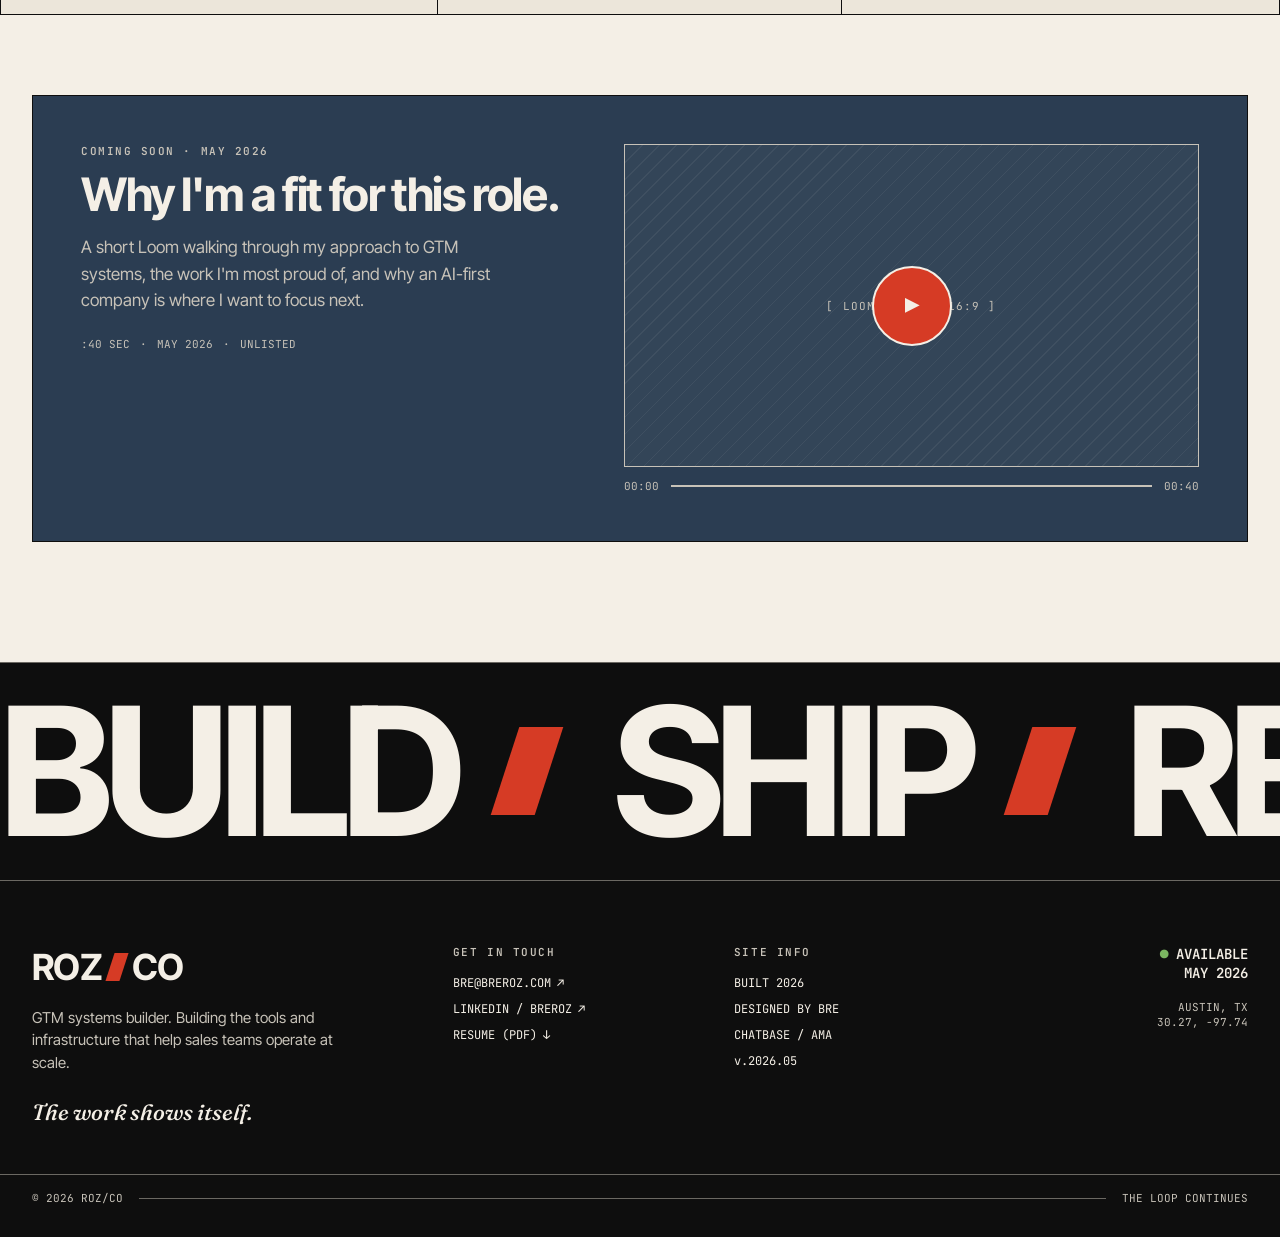
==== commit 9f0d5b36: "Fix side quest phones overflow on phones; swap email to bre@ Mobile fixes - Side quest phones (.phon" ====
--- a/index.html
+++ b/index.html
@@ -1077,11 +1077,14 @@
   .sq__title { font-size: clamp(32px, 9vw, 44px); }
   .sq__body { font-size: 15px; }
   .sq__chips { font-size: 10px; gap: 6px; }
-  .phone { width: 160px; padding: 6px 6px; border-radius: 24px; }
-  .phone__notch { width: 44px; height: 4px; }
-  .phone__screen { border-radius: 18px; }
-  .phone--2 { margin-left: -20px; transform: translateY(14px); }
-  .sq__phones--right .phone--1 { margin-left: -20px; }
+  /* Side quest phones: shrink + tighten gap so the overlapping pair (with
+     1deg rotation slack) fits inside the row even at 320px viewports. */
+  .sq__phones { gap: 14px; max-width: 100%; }
+  .phone { width: 130px; padding: 5px 5px; border-radius: 22px; }
+  .phone__notch { width: 36px; height: 4px; }
+  .phone__screen { border-radius: 16px; }
+  .phone--2 { margin-left: -18px; transform: translateY(10px); }
+  .sq__phones--right .phone--1 { margin-left: -18px; }
   .ama { padding: 64px 0; }
   .ama__grid { gap: 32px; }
   .ama__h2 { font-size: clamp(36px, 10vw, 52px); }
@@ -1663,7 +1666,7 @@
     <div class="footer__col">
       <div class="eyebrow">GET IN TOUCH</div>
       <ul class="footer__list">
-        <li><a href="mailto:hello@breroz.com">HELLO@BREROZ.COM <span aria-hidden="true">↗</span></a></li>
+        <li><a href="mailto:bre@breroz.com">BRE@BREROZ.COM <span aria-hidden="true">↗</span></a></li>
         <li><a href="https://linkedin.com/in/breroz" target="_blank" rel="noopener noreferrer">LINKEDIN / BREROZ <span aria-hidden="true">↗</span></a></li>
         <li><a href="assets/Bre_Roz_Resume.pdf" download>RESUME (PDF) <span aria-hidden="true">↓</span></a></li>
       </ul>
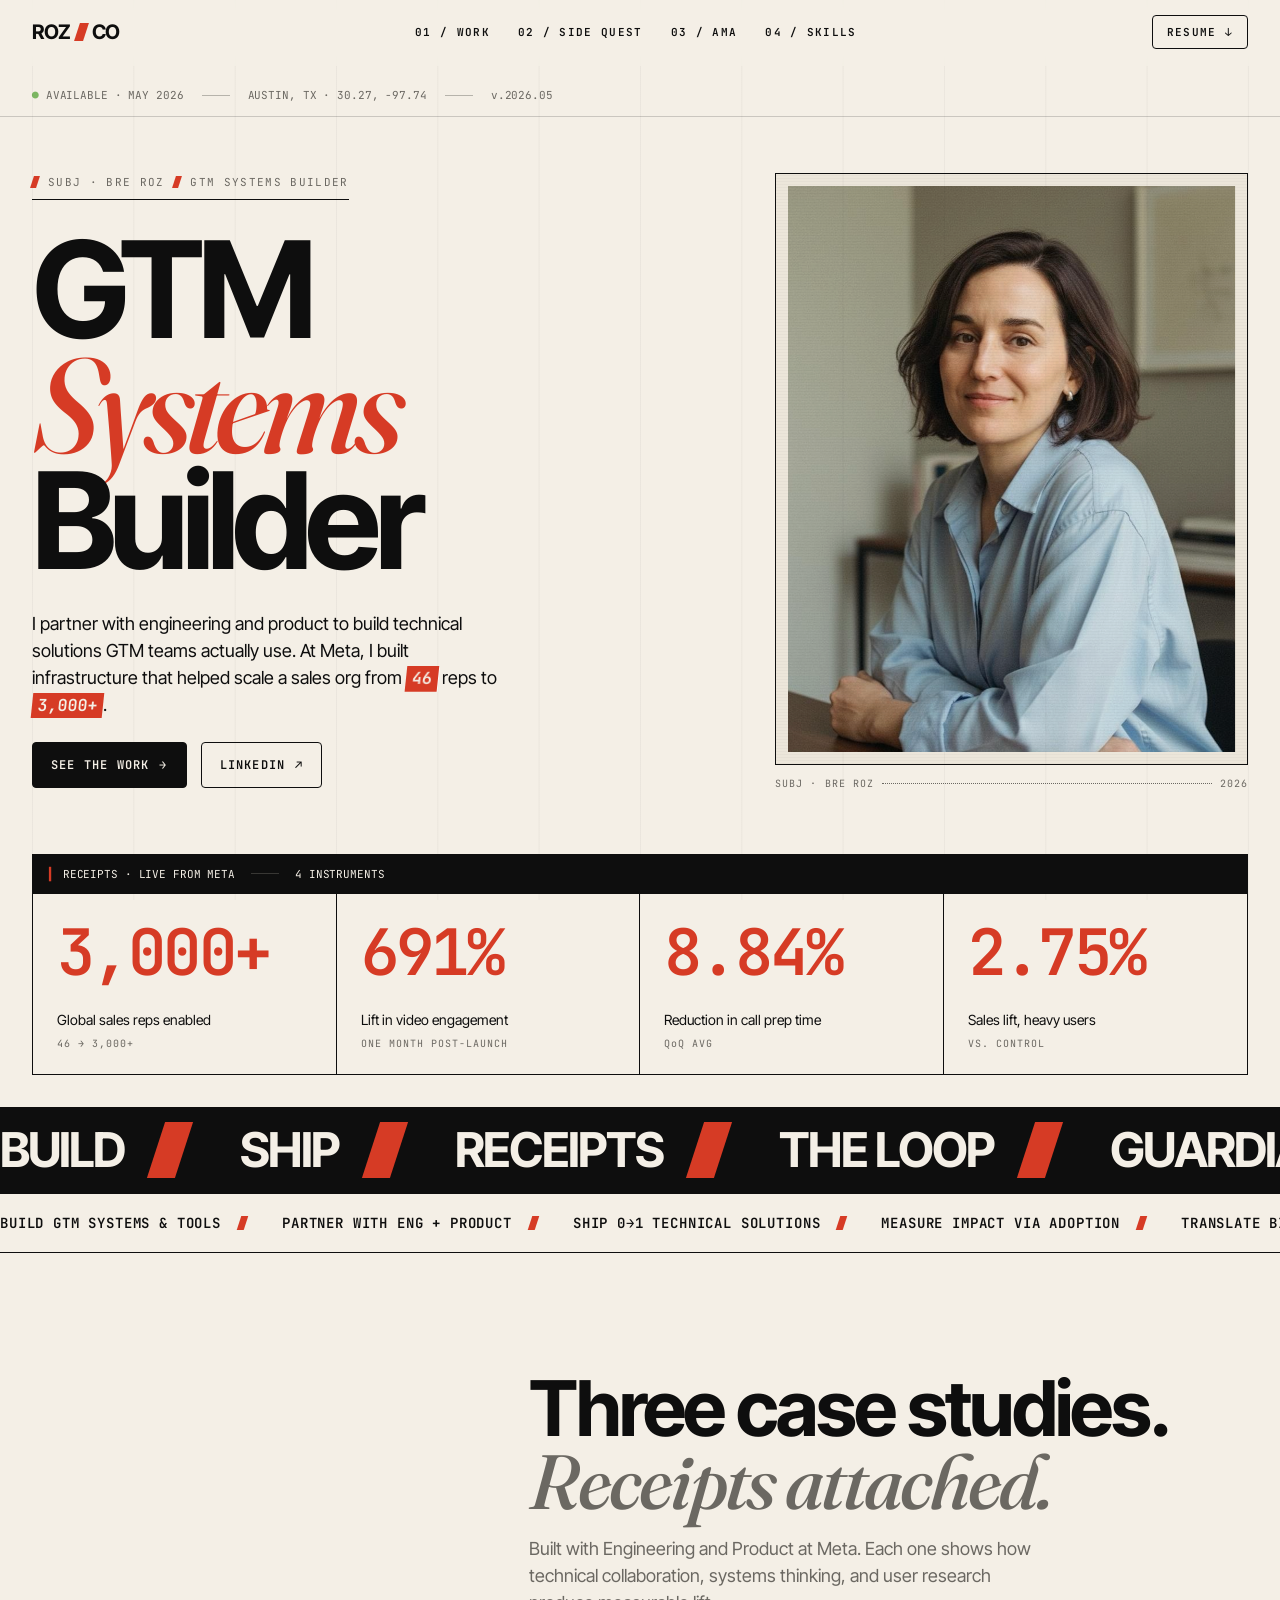
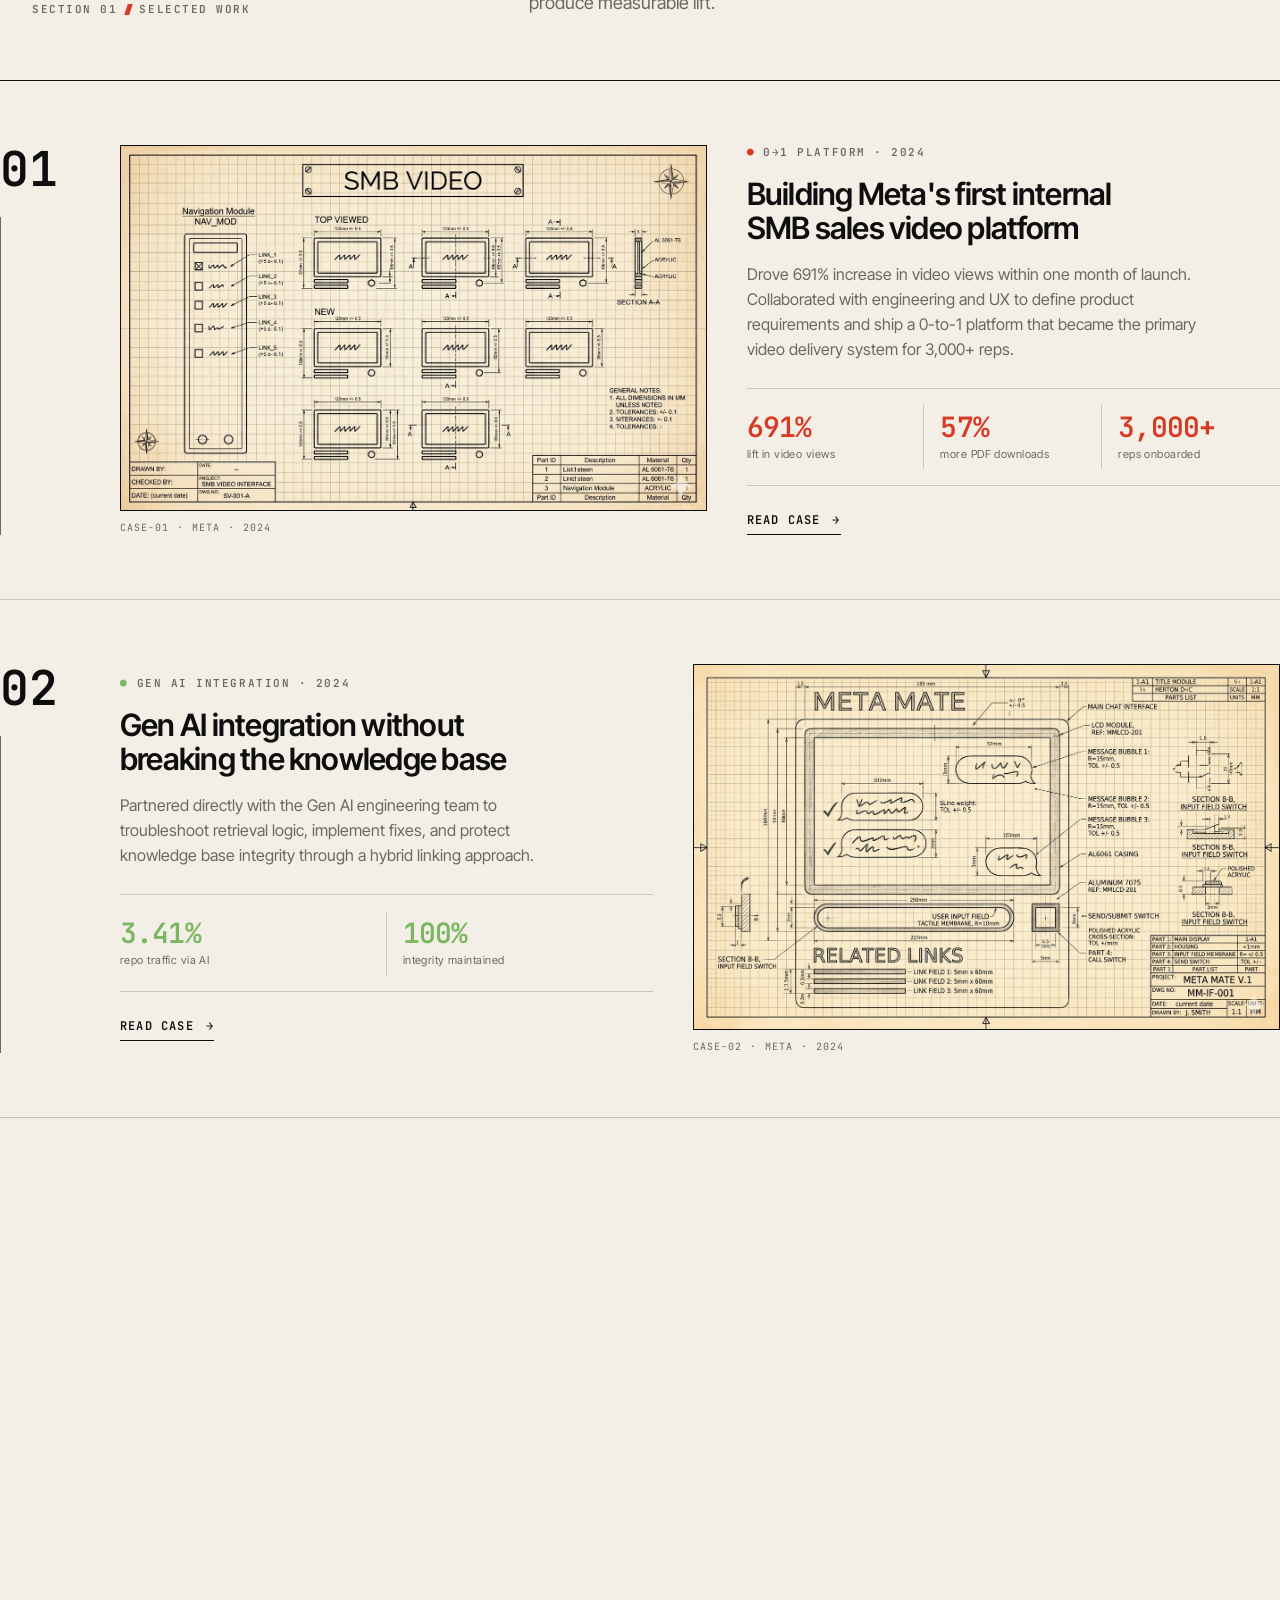
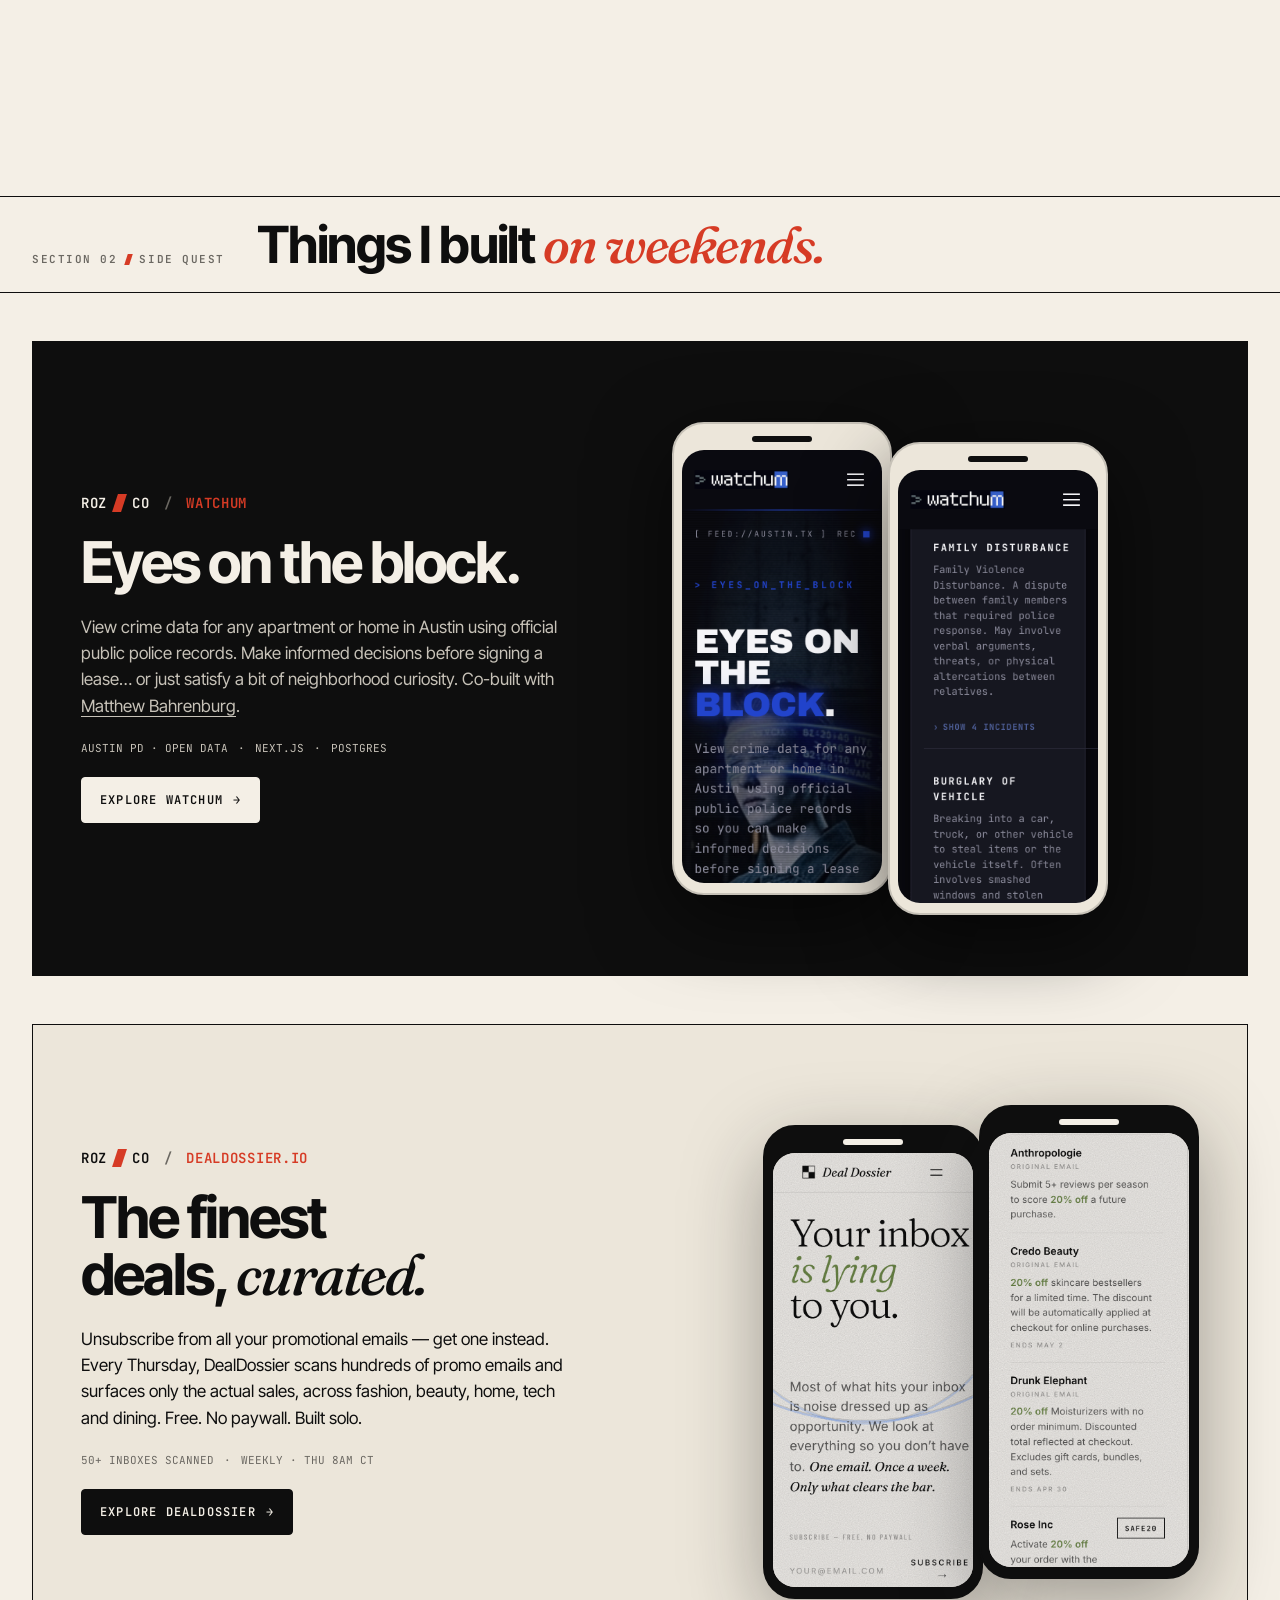
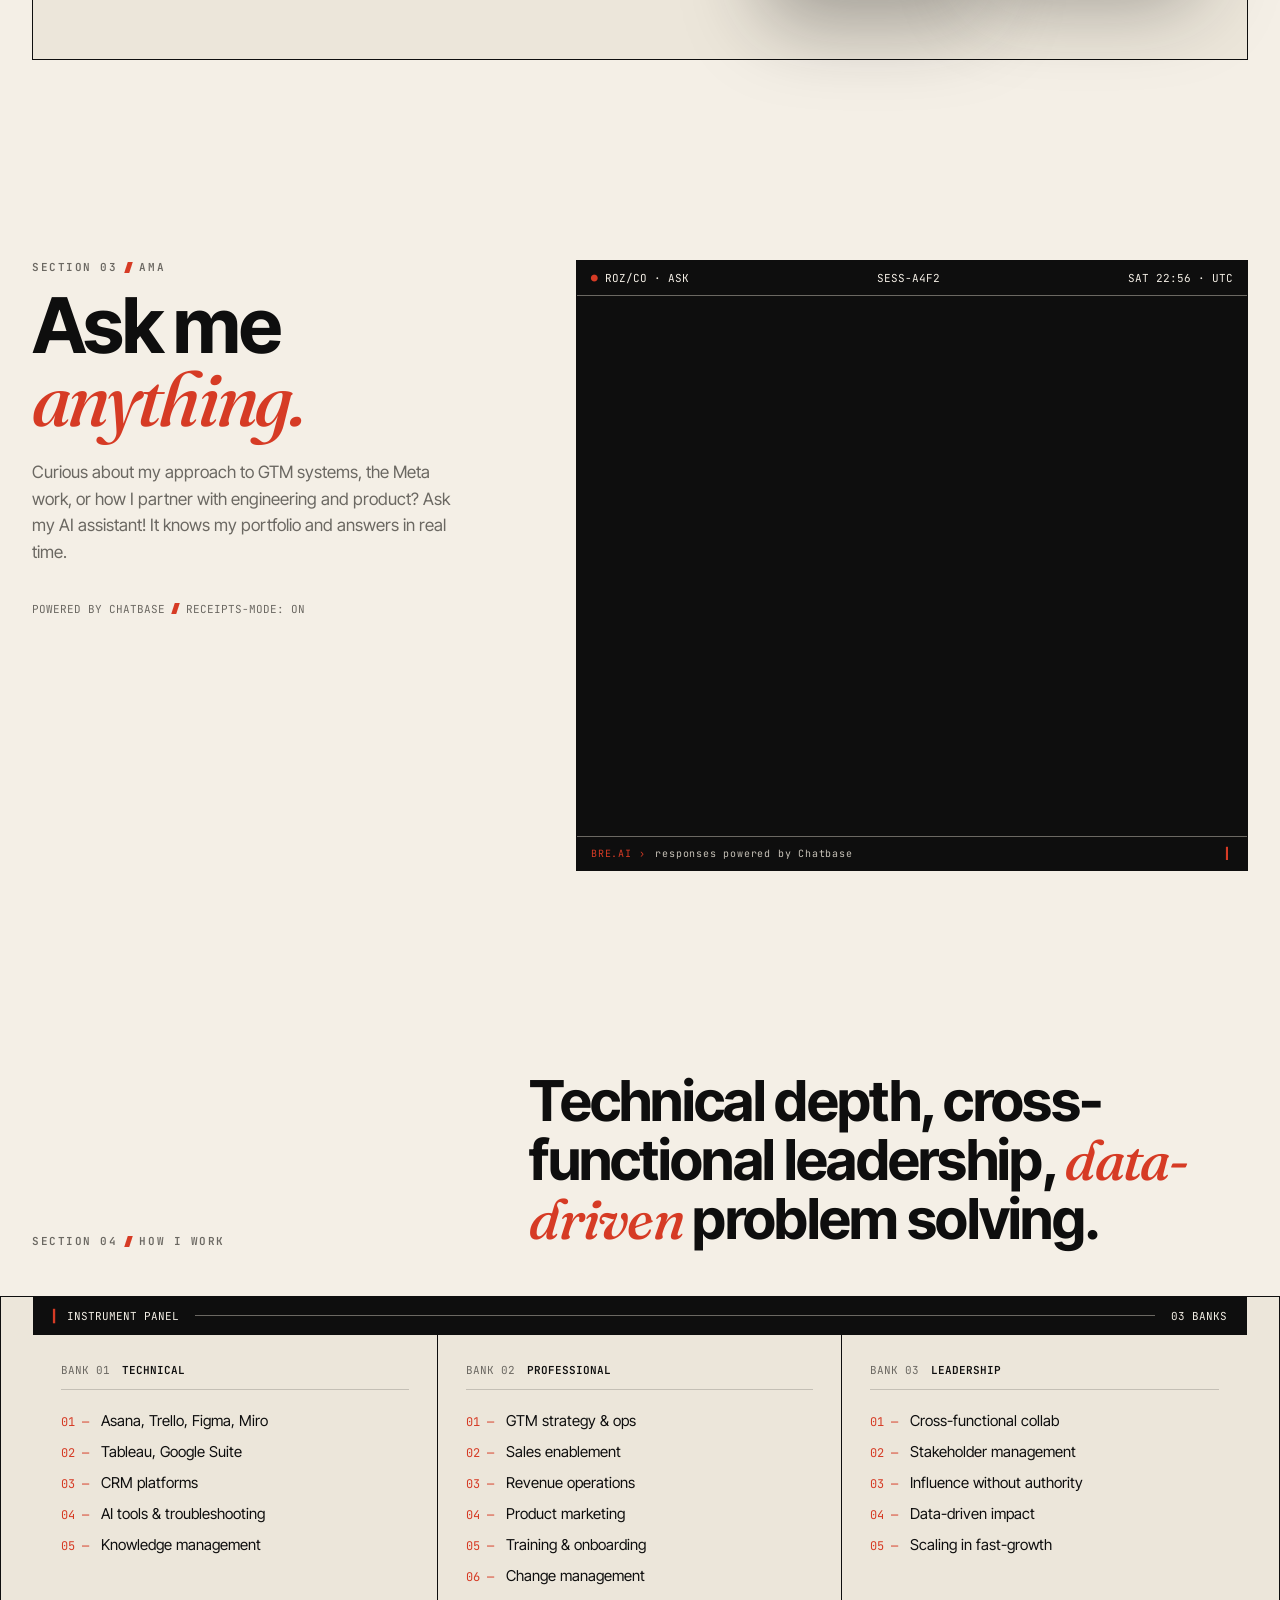
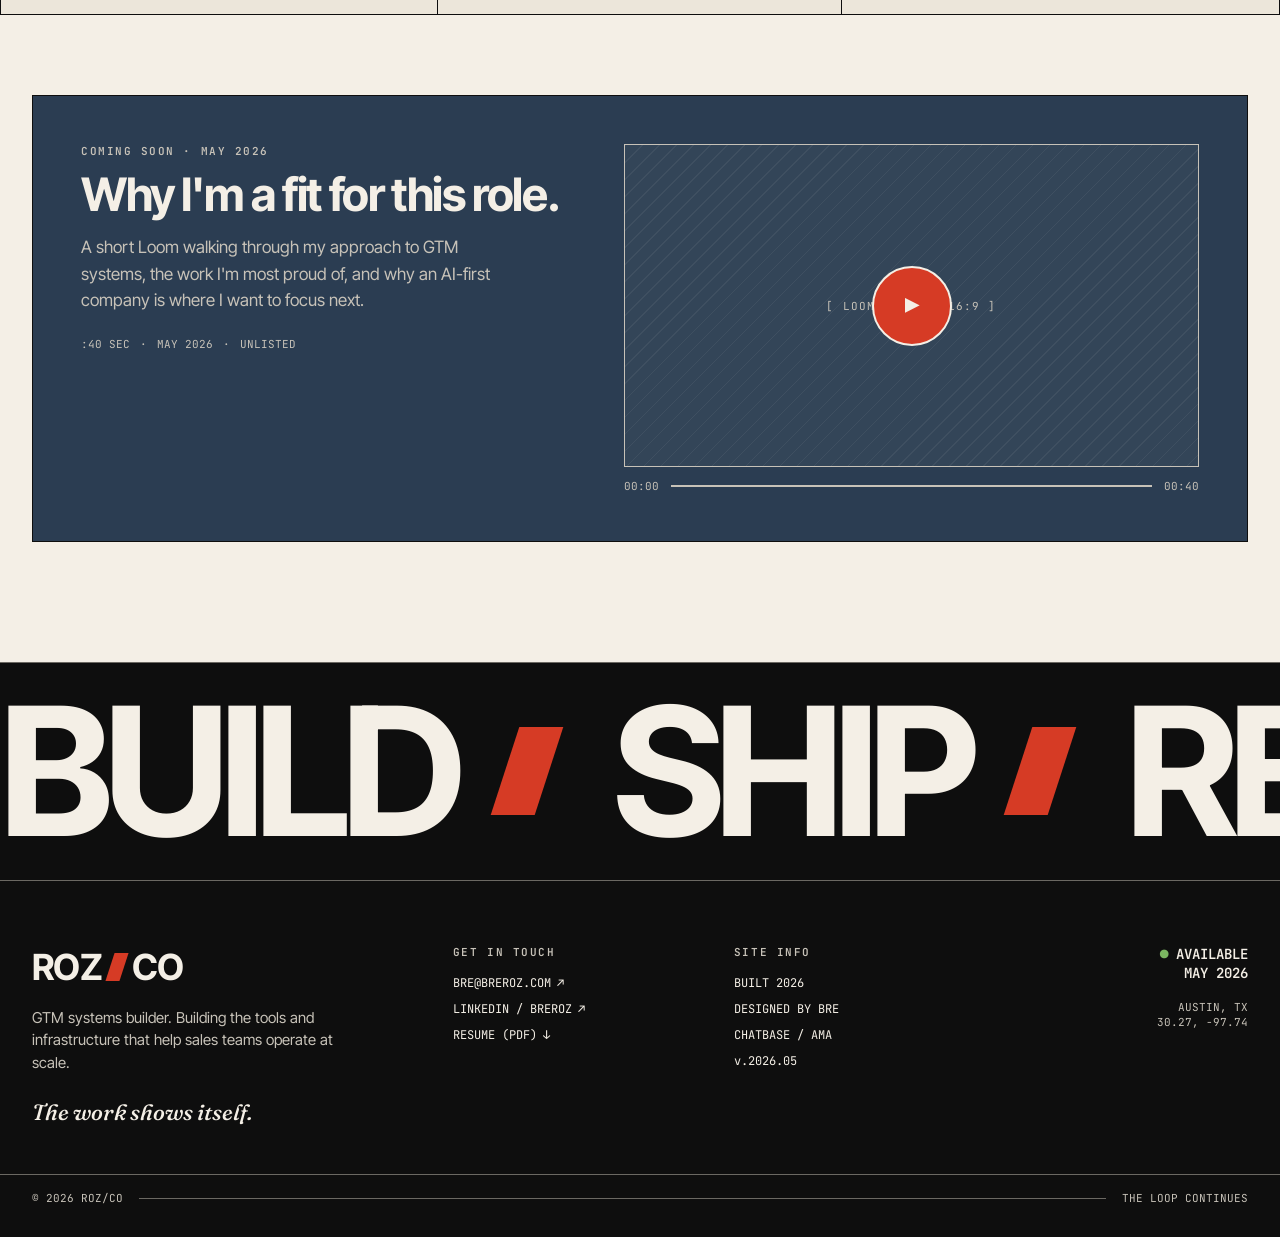
==== commit a345a938: "Add Google Analytics gtag (G-G321SDKJMJ) to all pages Co-Authored-By: Claude Opus 4.7 (1M context) <" ====
--- a/index.html
+++ b/index.html
@@ -1,6 +1,15 @@
 <!doctype html>
 <html lang="en">
 <head>
+<!-- Google tag (gtag.js) -->
+<script async src="https://www.googletagmanager.com/gtag/js?id=G-G321SDKJMJ"></script>
+<script>
+  window.dataLayer = window.dataLayer || [];
+  function gtag(){dataLayer.push(arguments);}
+  gtag('js', new Date());
+
+  gtag('config', 'G-G321SDKJMJ');
+</script>
 <meta charset="utf-8" />
 <meta name="viewport" content="width=device-width, initial-scale=1" />
 <title>Bre Roz — GTM Systems Builder</title>
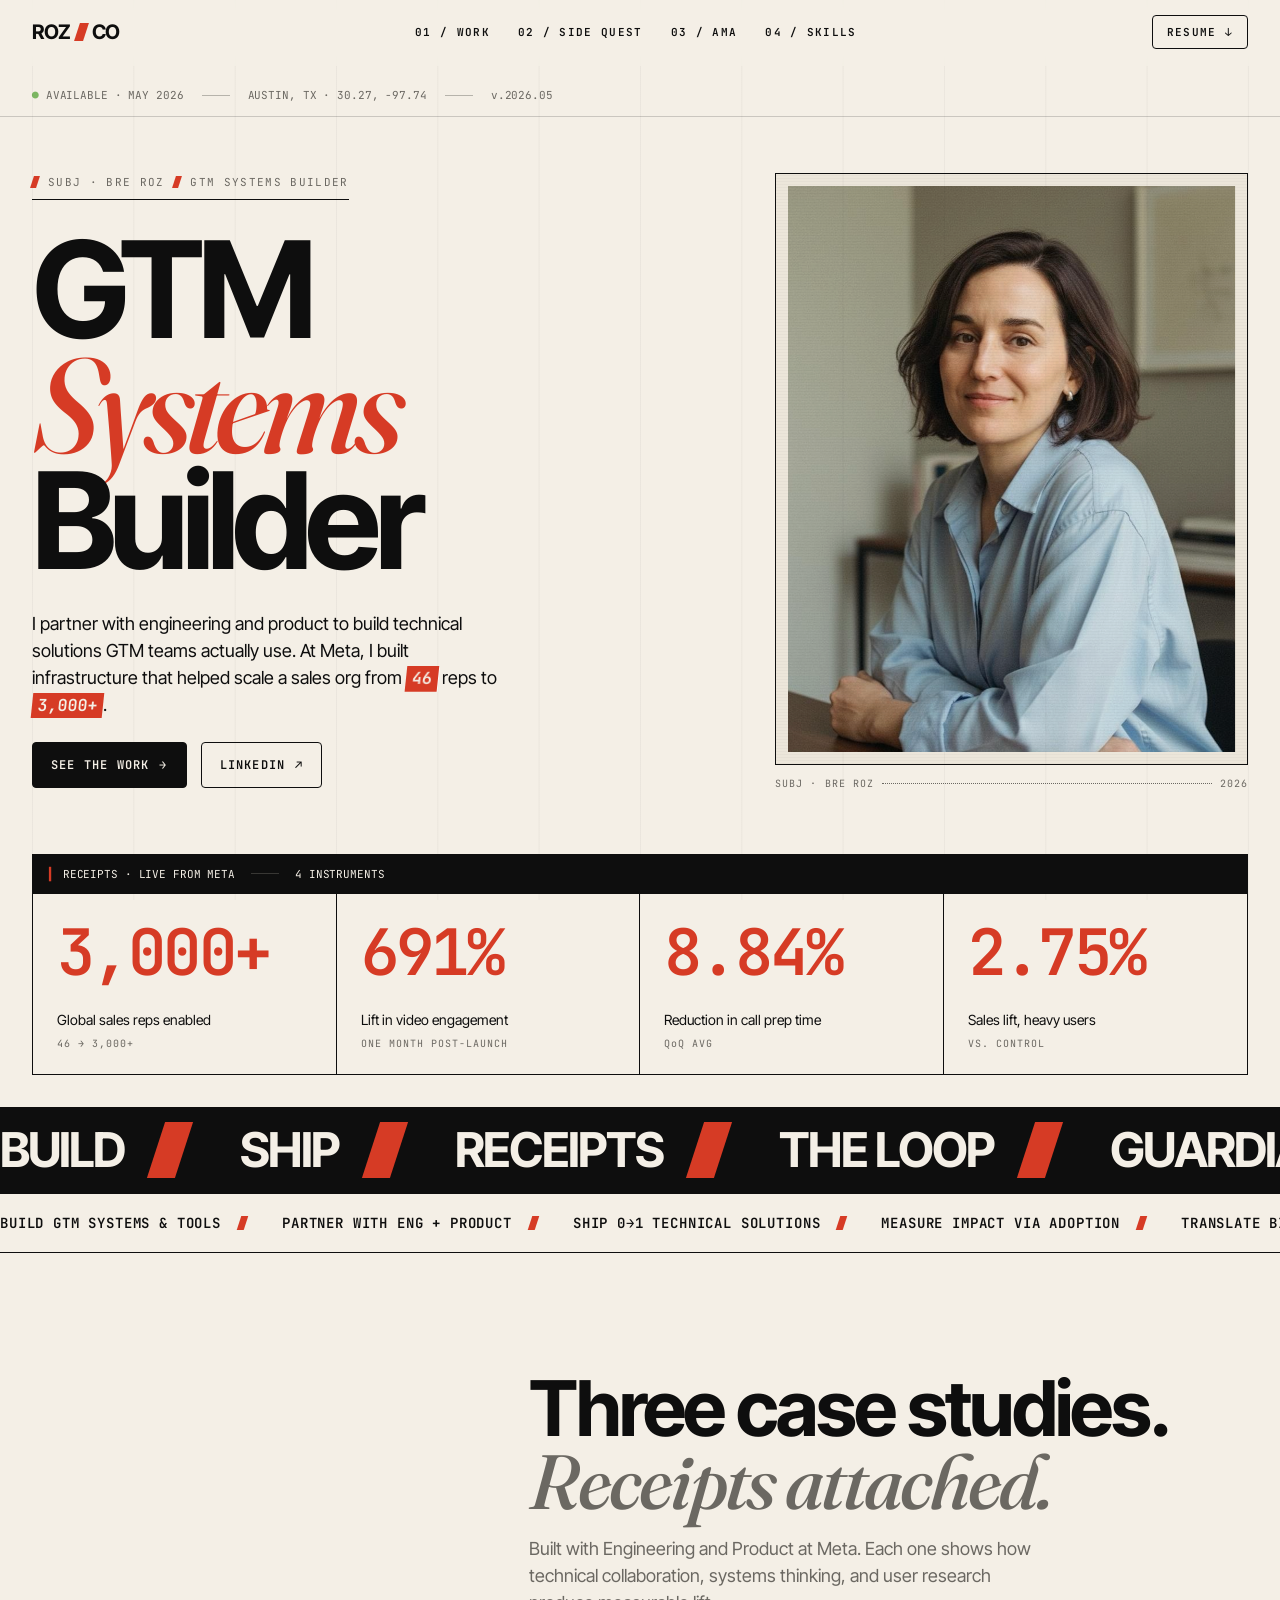
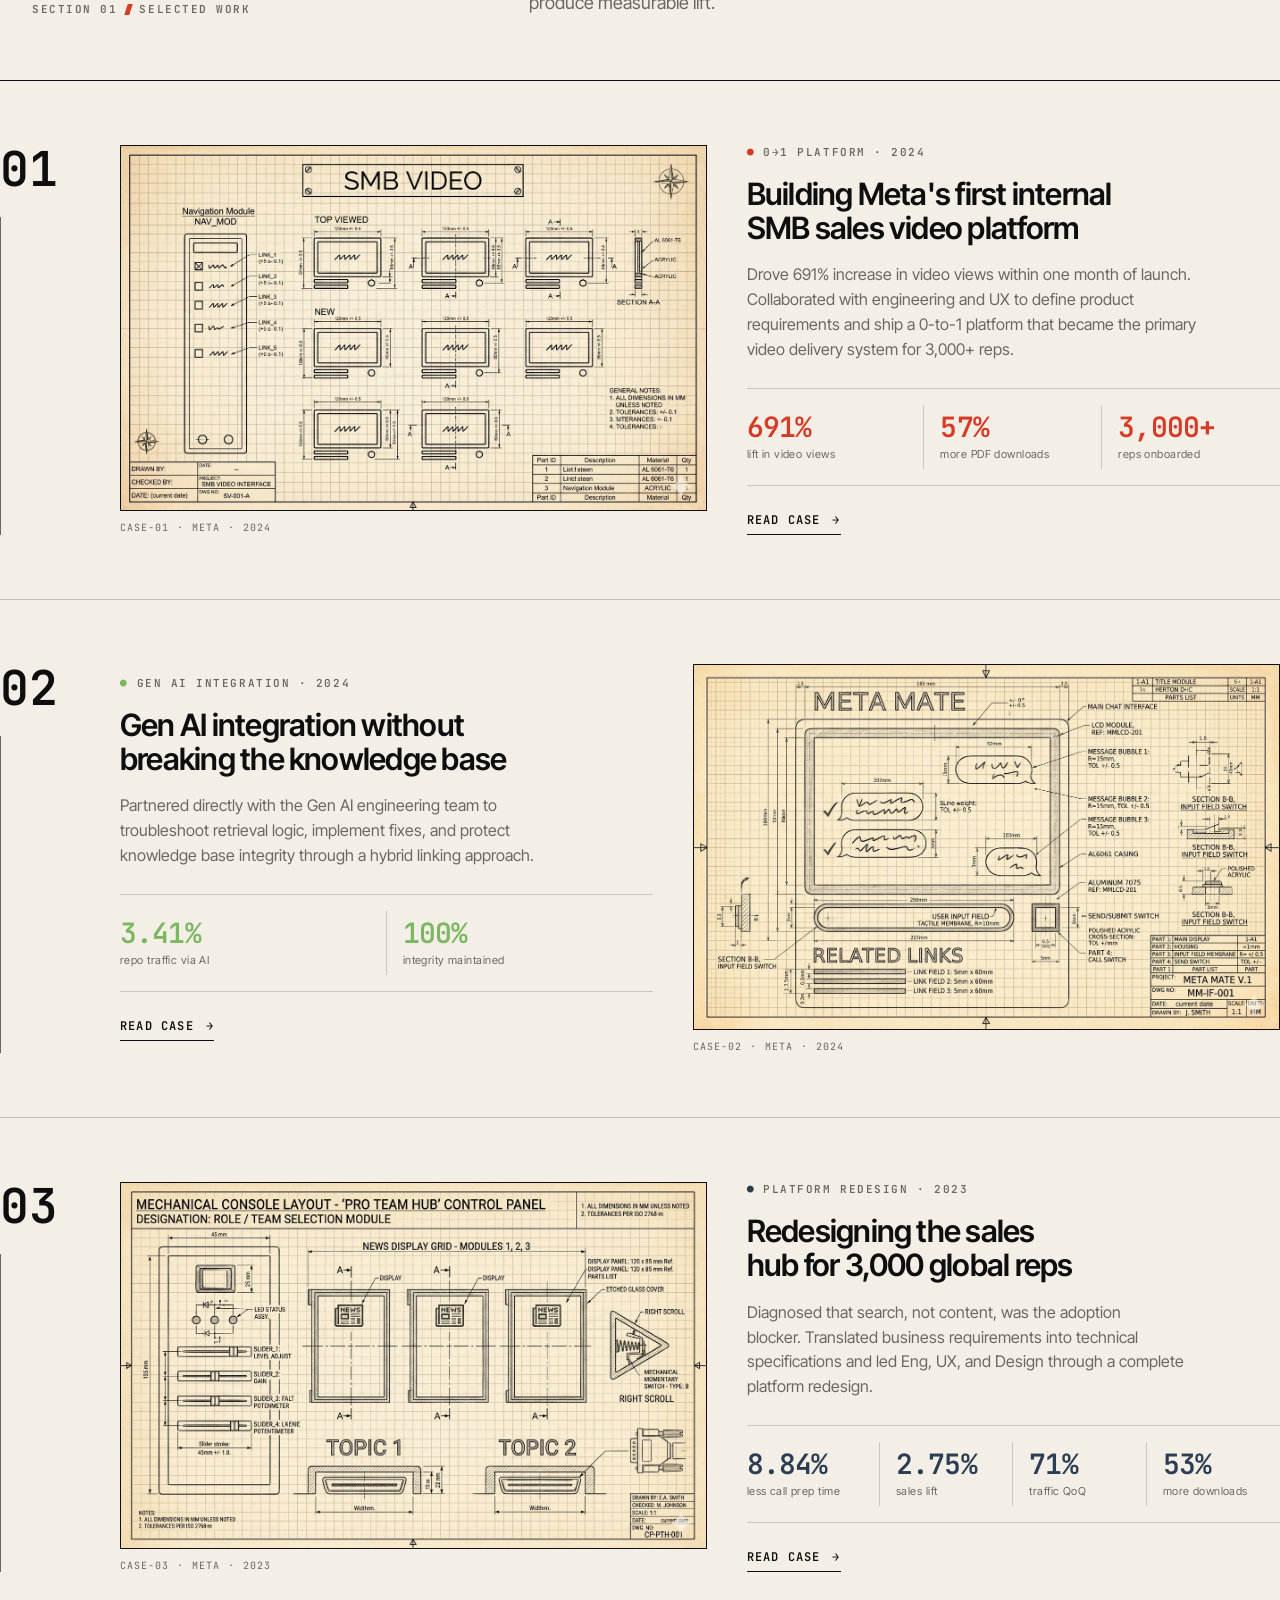
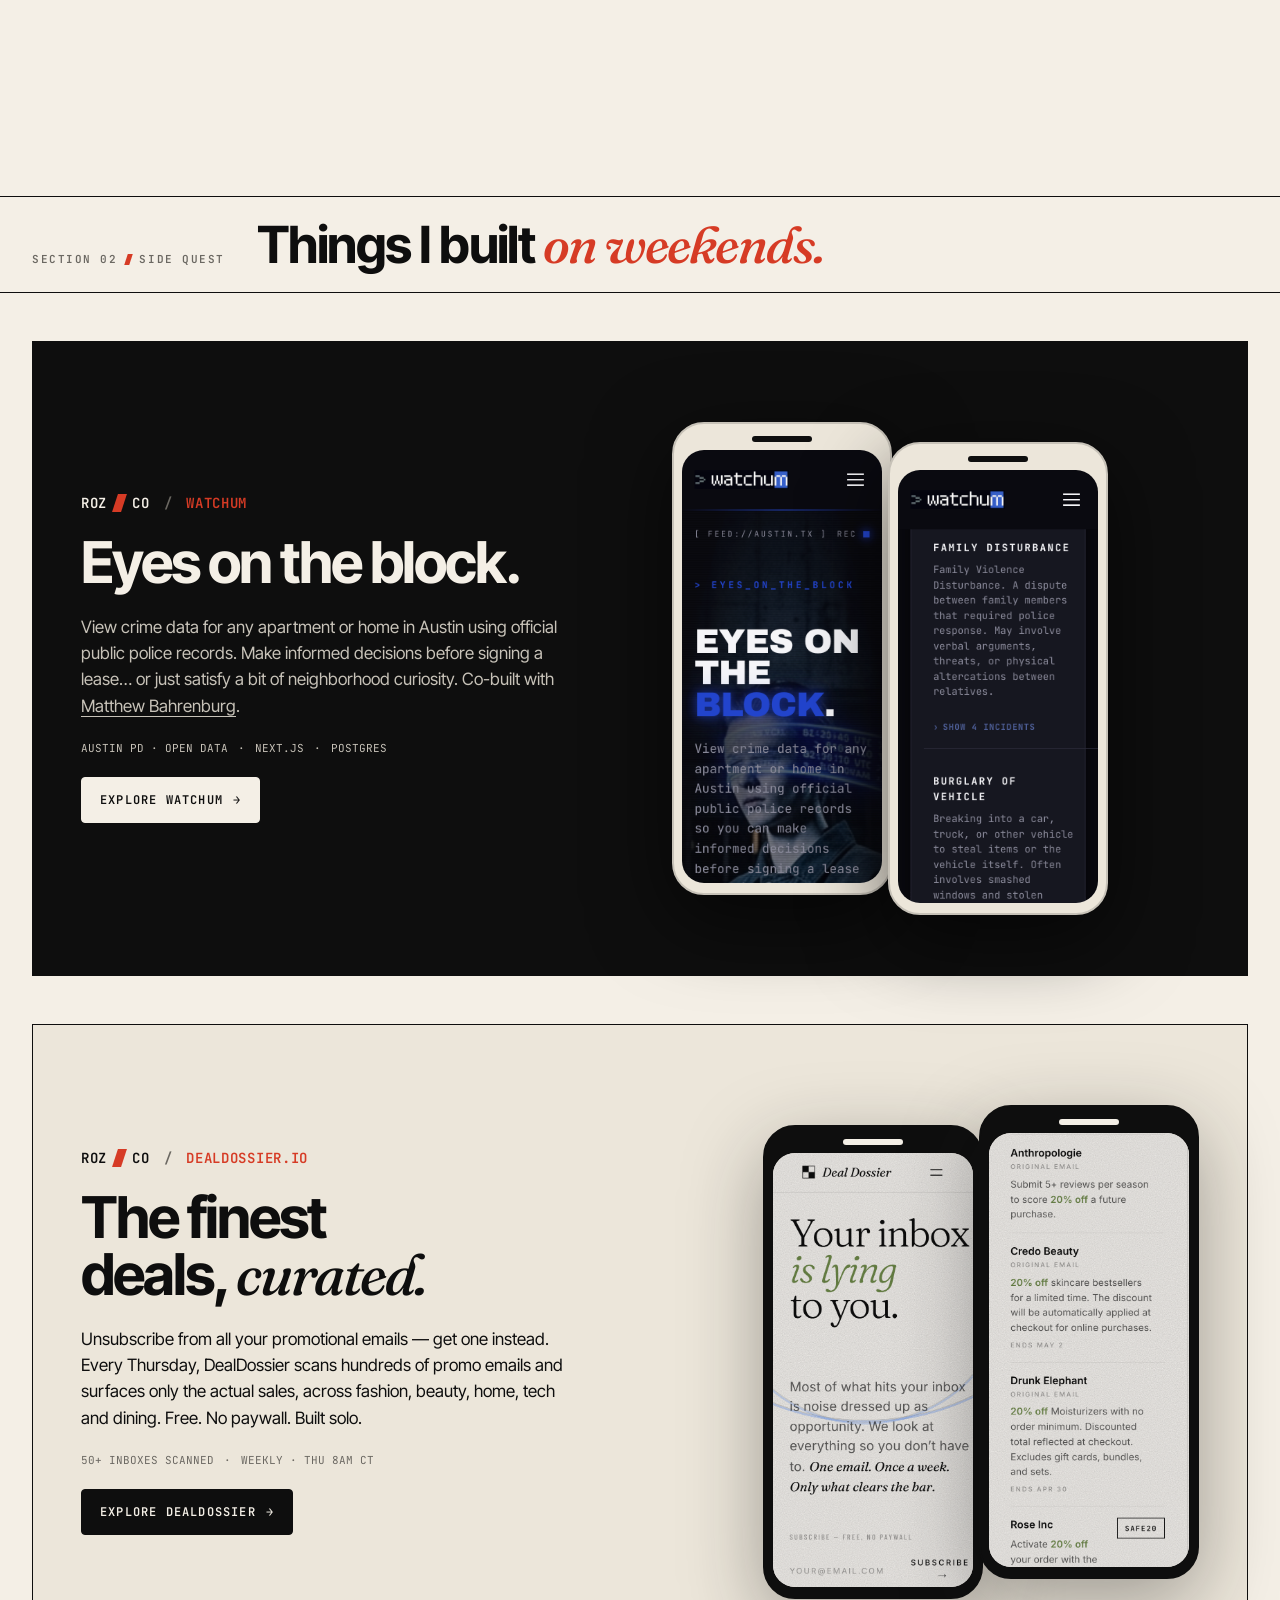
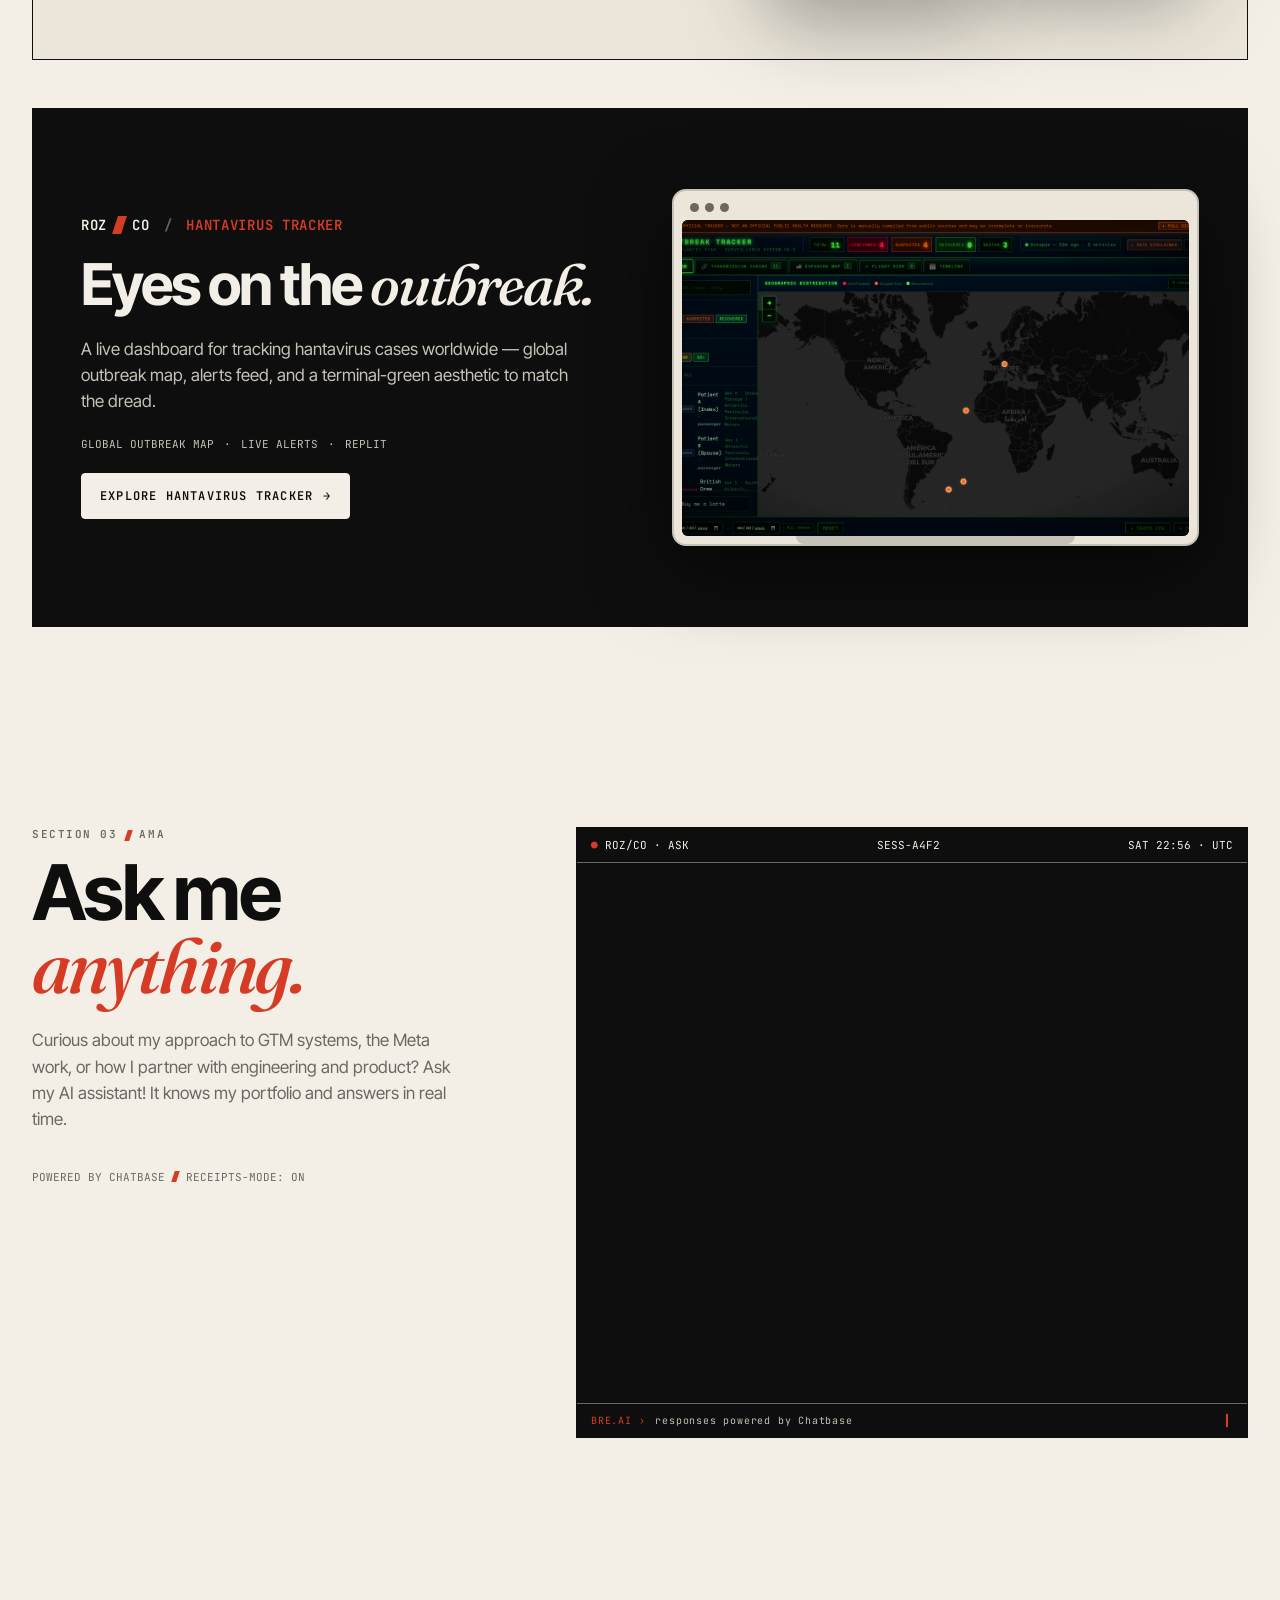
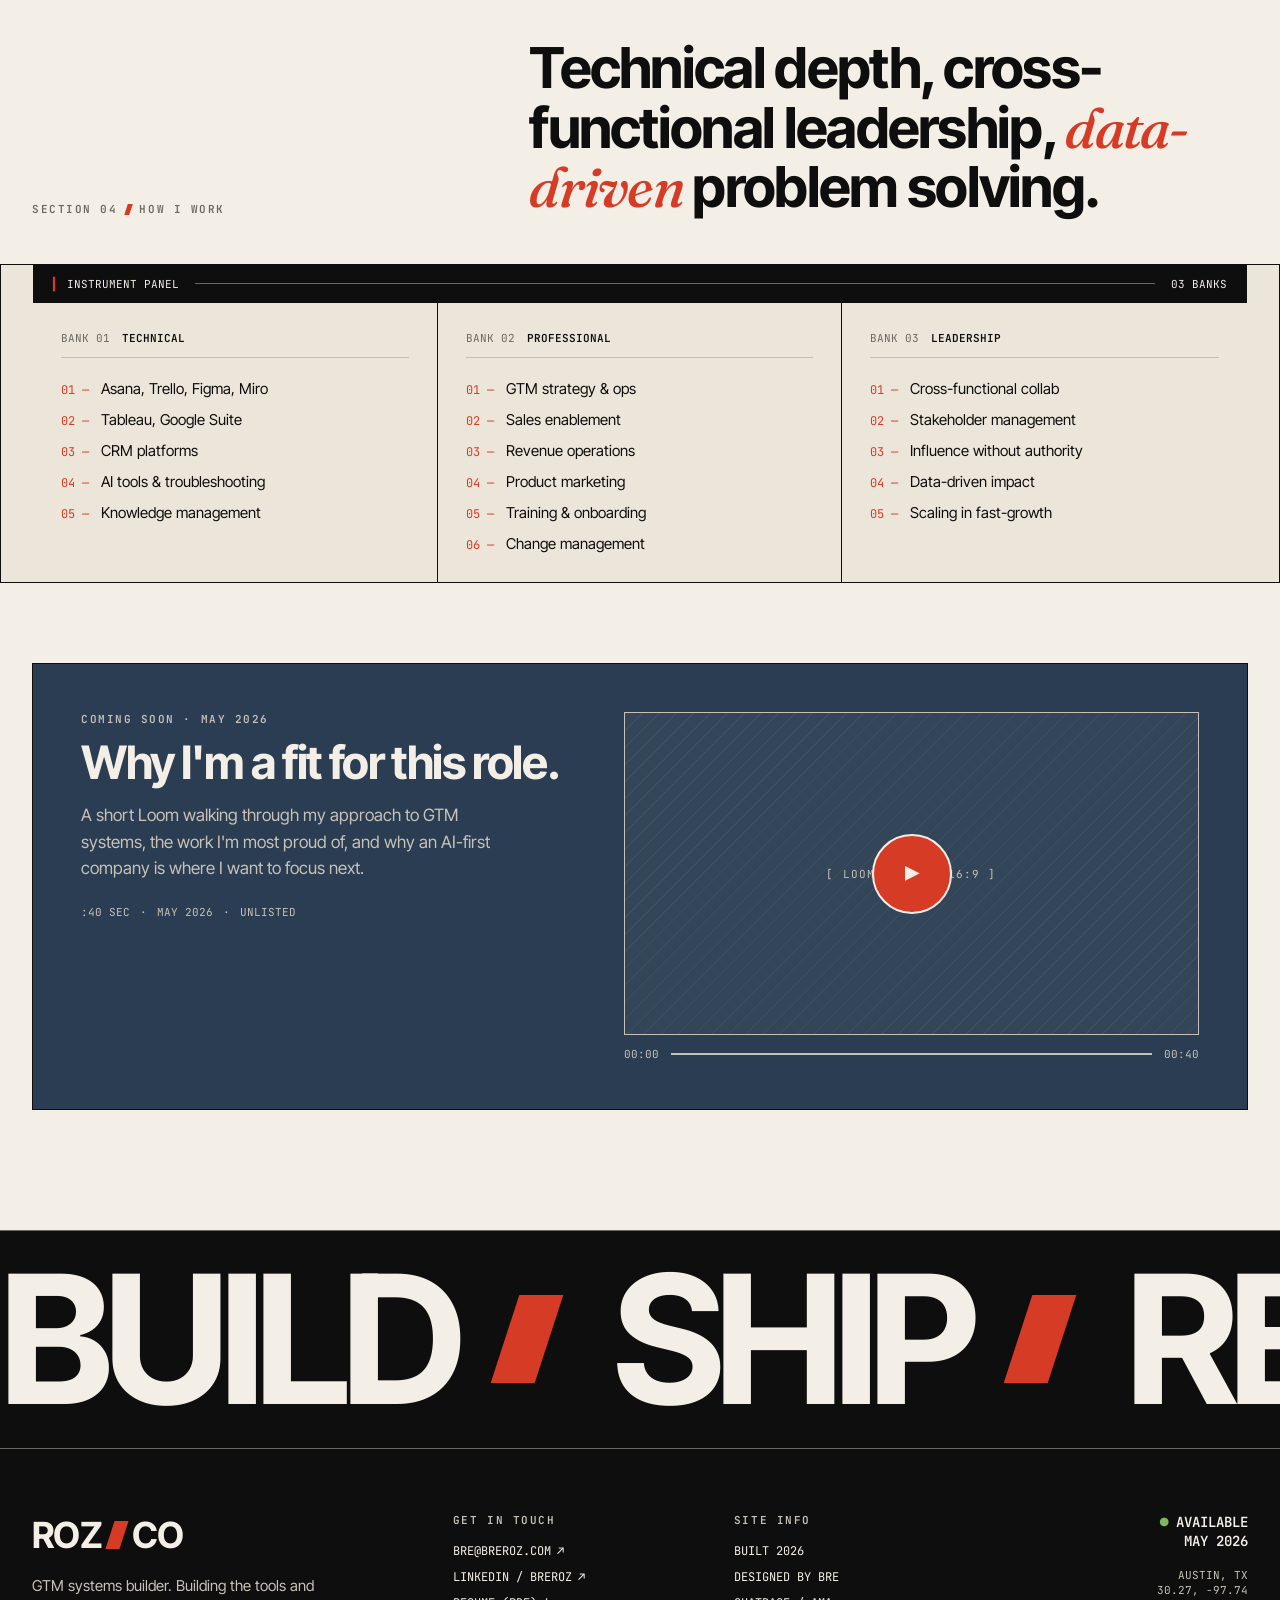
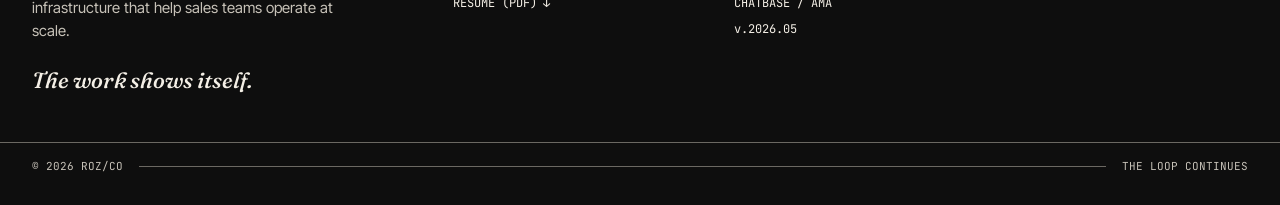
==== commit ca3f36c3: "Add Hantavirus Tracker side quest with floating computer frame Co-Authored-By: Claude Opus 4.7 (1M c" ====
--- a/index.html
+++ b/index.html
@@ -668,6 +668,59 @@
 @keyframes float-b {
   0% { transform: translateY(20px) rotate(1deg); }
   100% { transform: translateY(8px) rotate(-1deg); }
+}
+
+/* Floating computer (single laptop-style frame) */
+.sq__computer {
+  display: flex;
+  justify-content: center;
+  align-items: center;
+  position: relative;
+}
+.computer {
+  width: 100%;
+  max-width: 560px;
+  border-radius: 14px;
+  border: 2px solid var(--steel-2);
+  background: var(--bone-2);
+  padding: 8px 8px 0;
+  position: relative;
+  filter: drop-shadow(0 24px 40px rgba(0,0,0,.6));
+  animation: float-c 6s ease-in-out infinite alternate;
+}
+.computer__bar {
+  display: flex;
+  align-items: center;
+  gap: 6px;
+  padding: 4px 8px 8px;
+}
+.computer__dot {
+  width: 9px; height: 9px;
+  border-radius: 50%;
+  background: var(--steel);
+}
+.computer__screen {
+  border-radius: 6px;
+  overflow: hidden;
+  background: var(--black);
+  aspect-ratio: 16 / 10;
+}
+.computer__screen img {
+  width: 100%; height: 100%;
+  object-fit: cover;
+  object-position: top center;
+  display: block;
+}
+.computer__base {
+  width: 55%;
+  height: 8px;
+  background: var(--steel-2);
+  border-radius: 0 0 10px 10px;
+  margin: 0 auto;
+}
+@keyframes float-c {
+  0% { transform: translateY(-5px) rotate(-0.6deg); }
+  100% { transform: translateY(5px) rotate(0.6deg); }
 }
 
 /* ─────────── AMA ─────────── */
@@ -1094,6 +1147,9 @@
   .phone__screen { border-radius: 16px; }
   .phone--2 { margin-left: -18px; transform: translateY(10px); }
   .sq__phones--right .phone--1 { margin-left: -18px; }
+  .computer { max-width: 100%; border-radius: 10px; padding: 6px 6px 0; }
+  .computer__dot { width: 7px; height: 7px; }
+  .computer__base { width: 45%; height: 6px; }
   .ama { padding: 64px 0; }
   .ama__grid { gap: 32px; }
   .ama__h2 { font-size: clamp(36px, 10vw, 52px); }
@@ -1126,6 +1182,7 @@
   .ticker__track,
   .footer__giant-track { animation: none !important; }
   .phone--1, .phone--2 { animation: none !important; transform: none !important; }
+  .computer { animation: none !important; transform: none !important; }
   .hero-flank__h1-word > span { transform: translateY(0) !important; transition: none !important; }
   .case__media-scan { animation: none !important; }
   .cta__dot, .footer__avail .tick, .hero-flank__meta .tick, .terminal__caret { animation: none !important; }
@@ -1525,6 +1582,42 @@
           <div class="phone__screen">
             <img src="assets/dealdossier-home.png" alt="DealDossier home" />
           </div>
+        </div>
+      </div>
+    </div>
+
+    <div class="sq__row sq__row--dark">
+      <div class="sq__copy">
+        <div class="sq__brand mono">
+          <span>ROZ</span>
+          <span class="slash" aria-hidden="true" style="width:9px;height:18px;"></span>
+          <span>CO</span>
+          <span class="sq__brand-divider">/</span>
+          <span class="sq__brand-product">HANTAVIRUS TRACKER</span>
+        </div>
+        <h3 class="sq__title">Eyes on the <span class="serif">outbreak.</span></h3>
+        <p class="sq__body">
+          A live dashboard for tracking hantavirus cases worldwide — global outbreak map,
+          alerts feed, and a terminal-green aesthetic to match the dread.
+        </p>
+        <div class="sq__chips">
+          <span>GLOBAL OUTBREAK MAP</span><span>·</span><span>LIVE ALERTS</span><span>·</span><span>REPLIT</span>
+        </div>
+        <a class="cta cta--primary cta--dark" href="https://hantavirus.replit.app/" target="_blank" rel="noopener noreferrer">
+          <span>EXPLORE HANTAVIRUS TRACKER</span><span class="cta__arrow" aria-hidden="true">→</span>
+        </a>
+      </div>
+      <div class="sq__computer">
+        <div class="computer">
+          <div class="computer__bar">
+            <span class="computer__dot"></span>
+            <span class="computer__dot"></span>
+            <span class="computer__dot"></span>
+          </div>
+          <div class="computer__screen">
+            <img src="assets/hantavirus-tracker.png" alt="Hantavirus Tracker dashboard" />
+          </div>
+          <div class="computer__base"></div>
         </div>
       </div>
     </div>
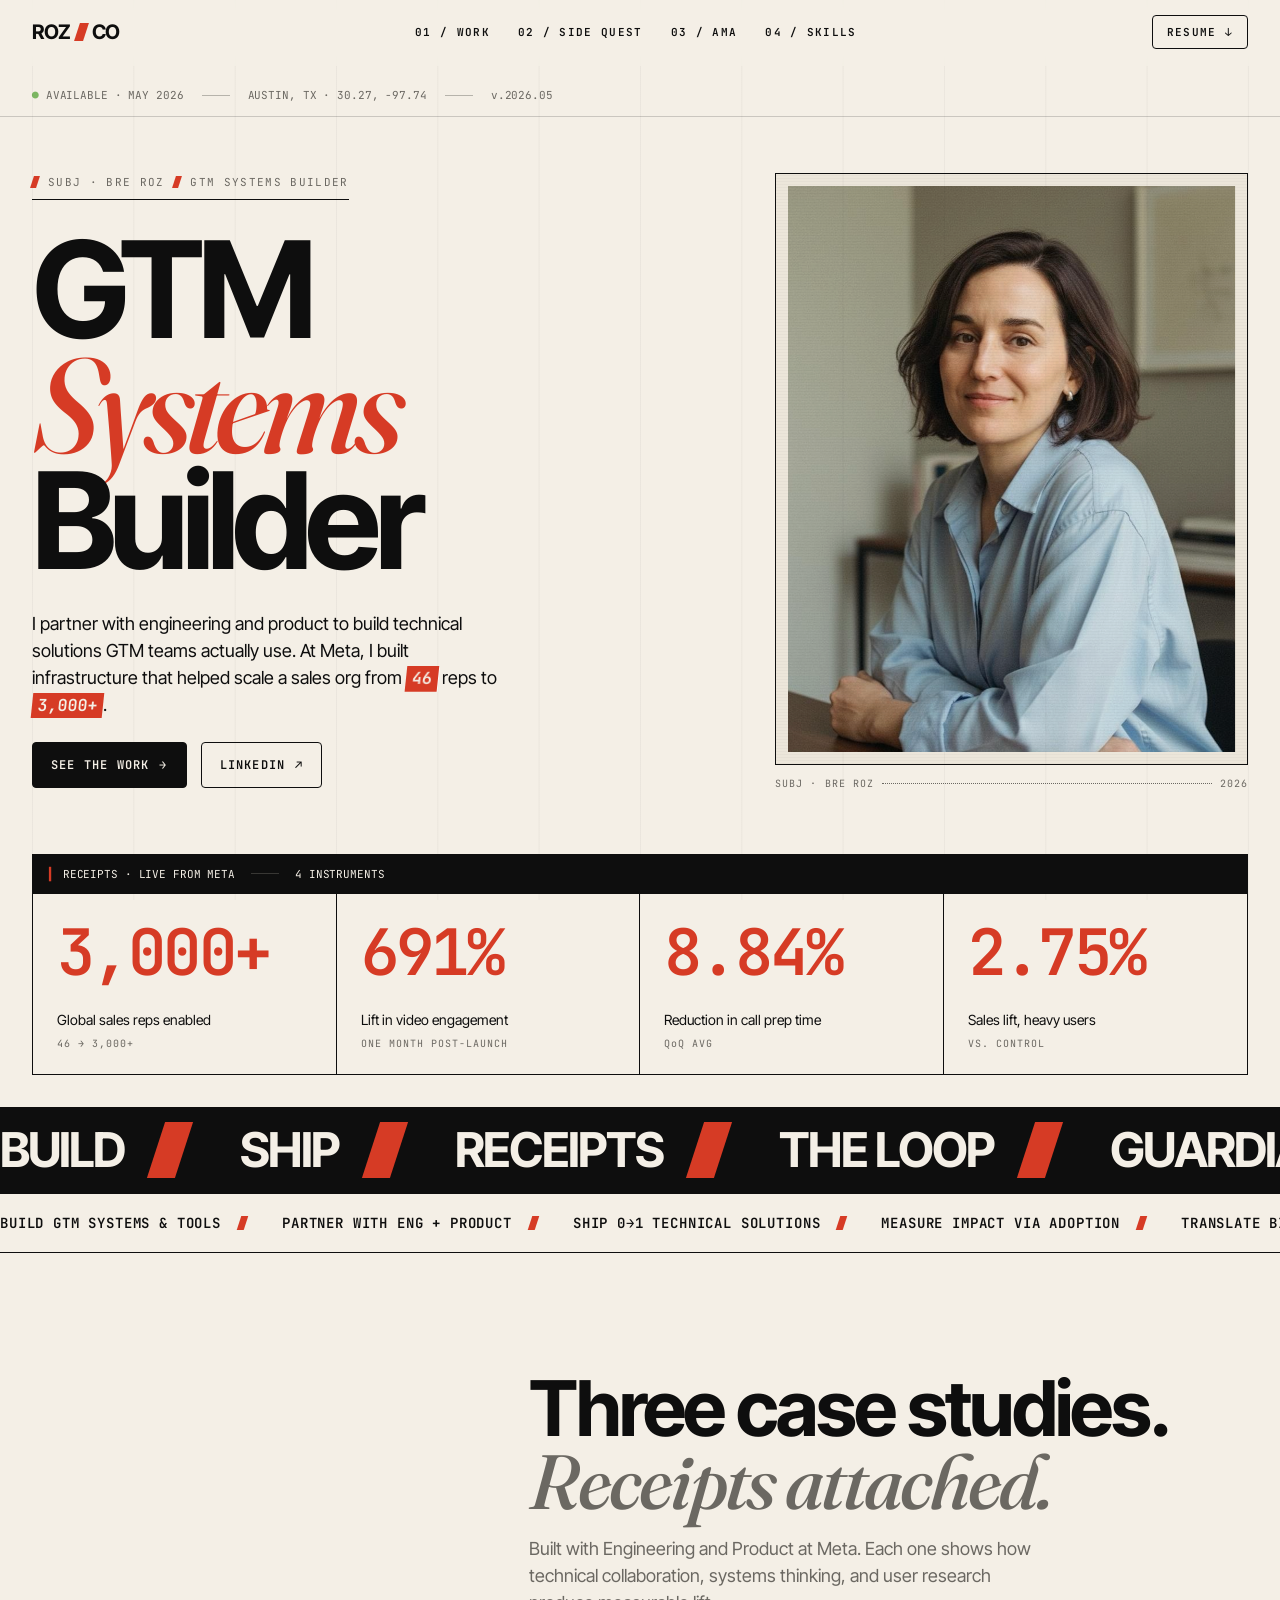
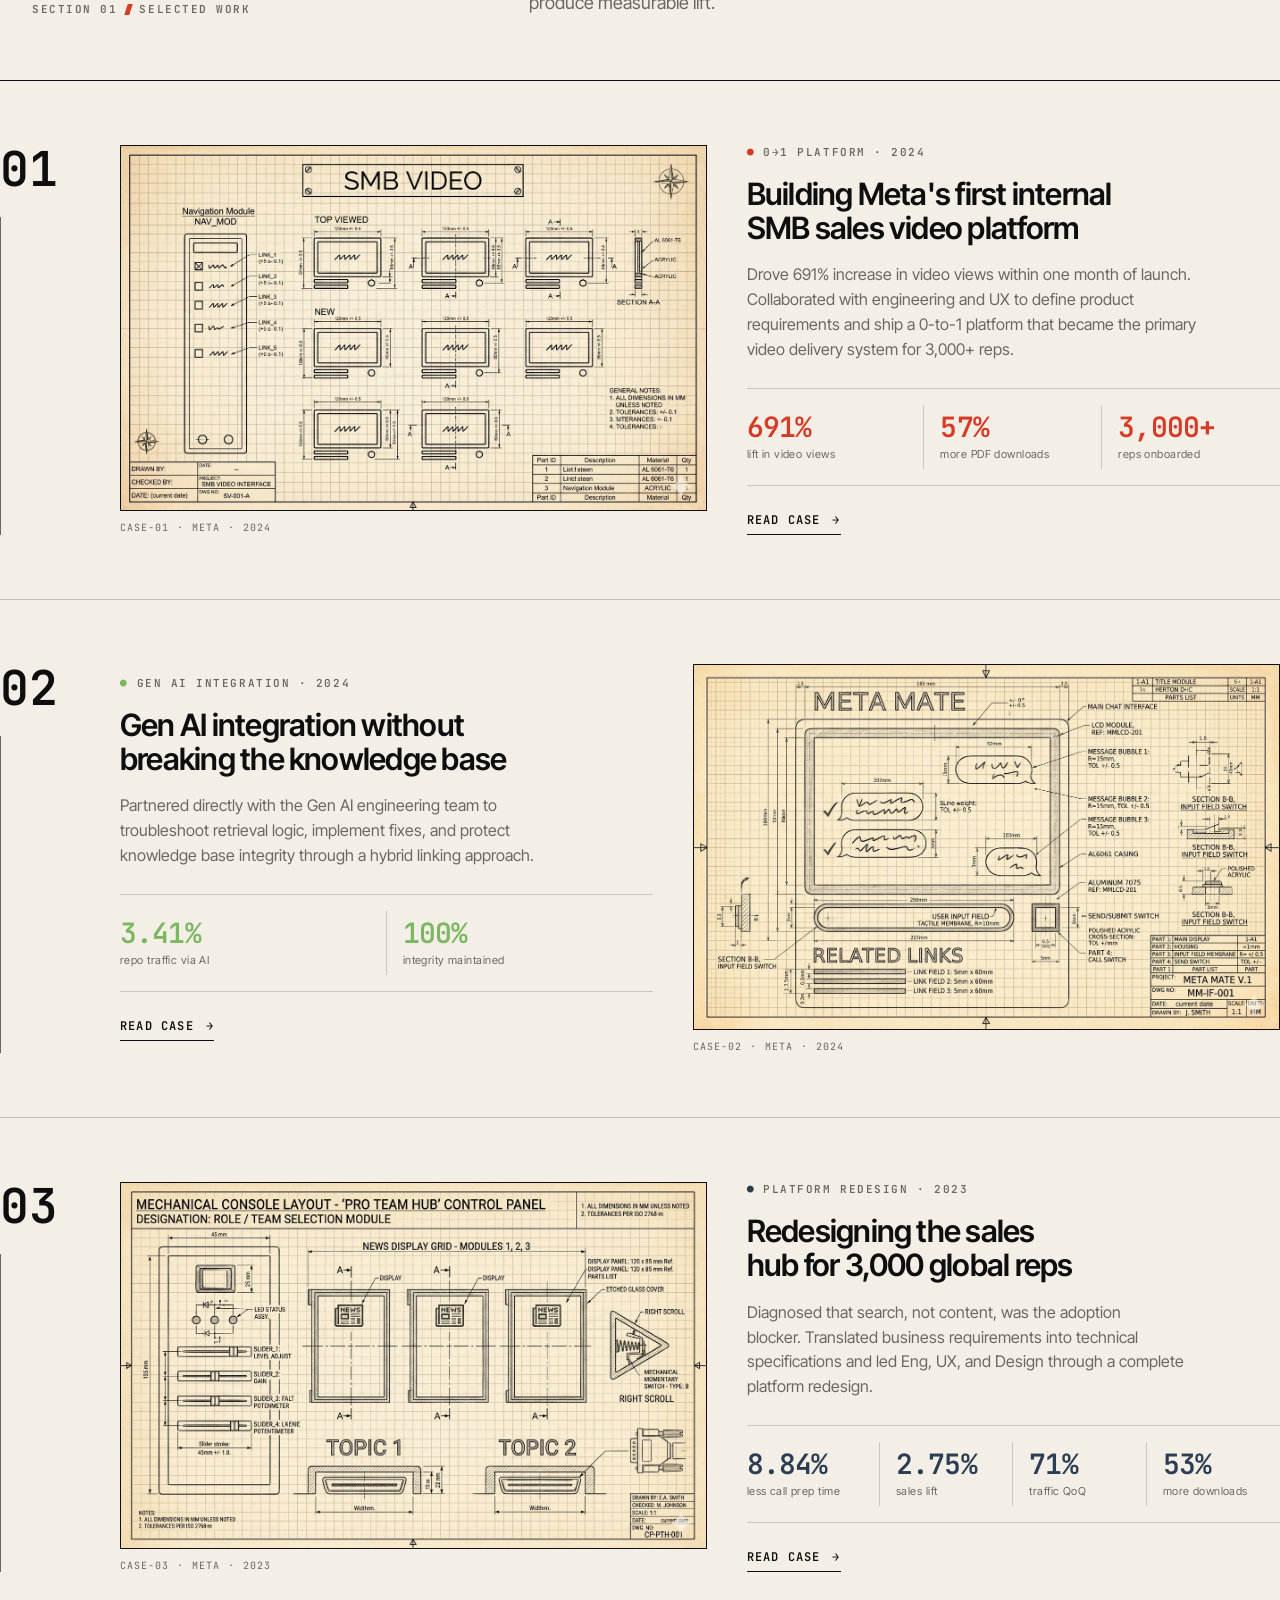
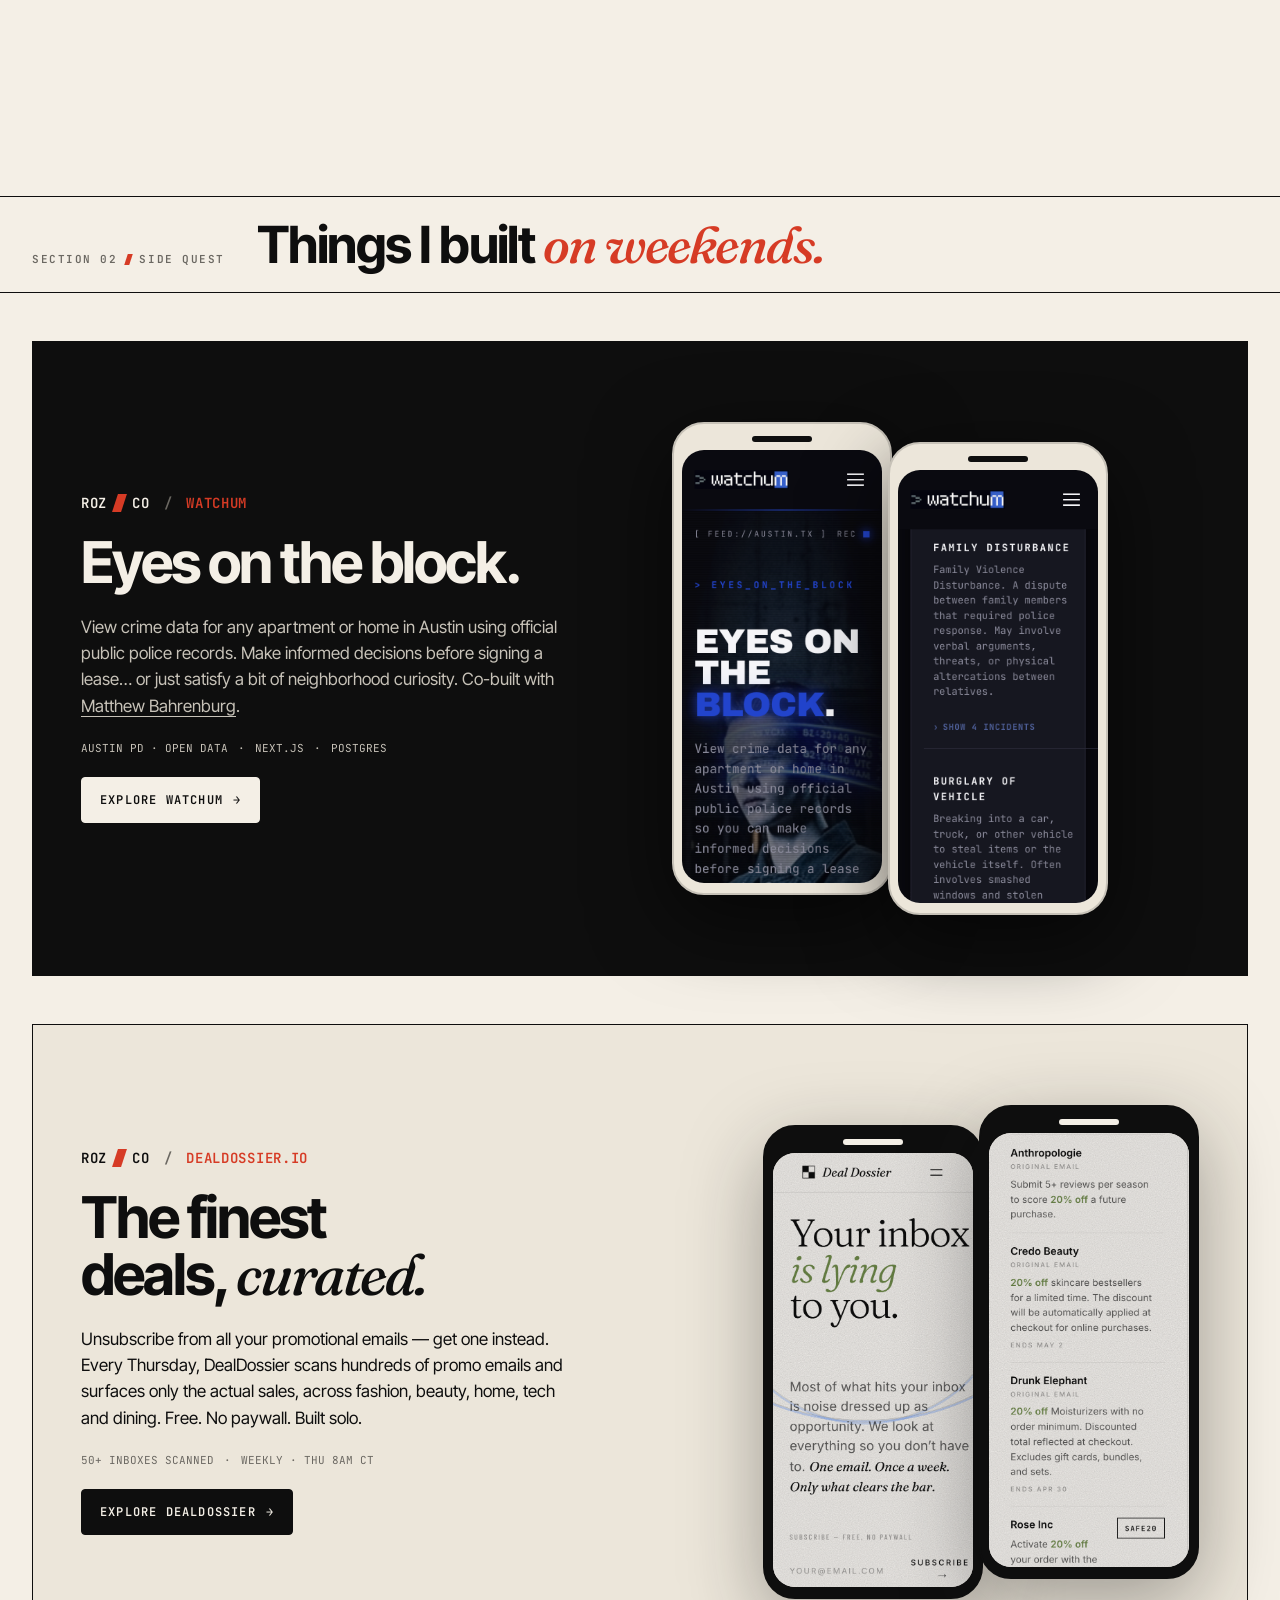
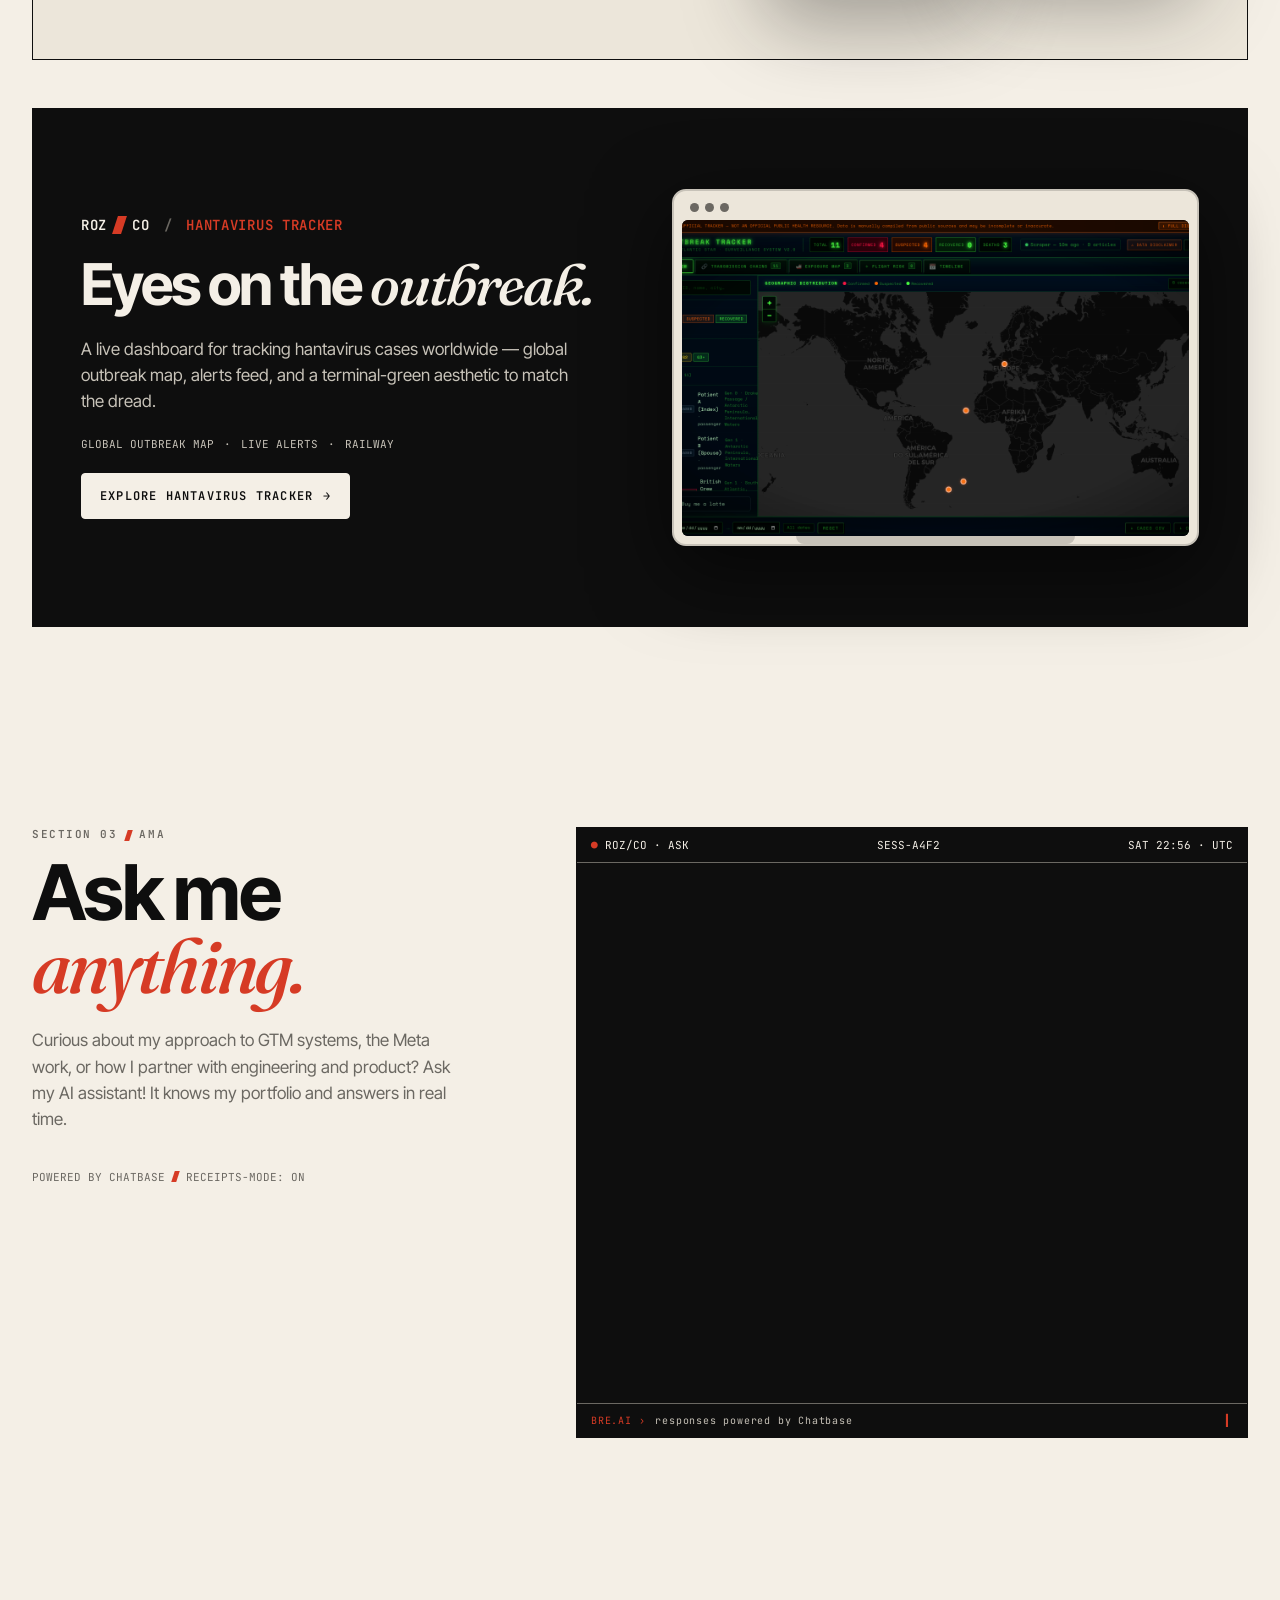
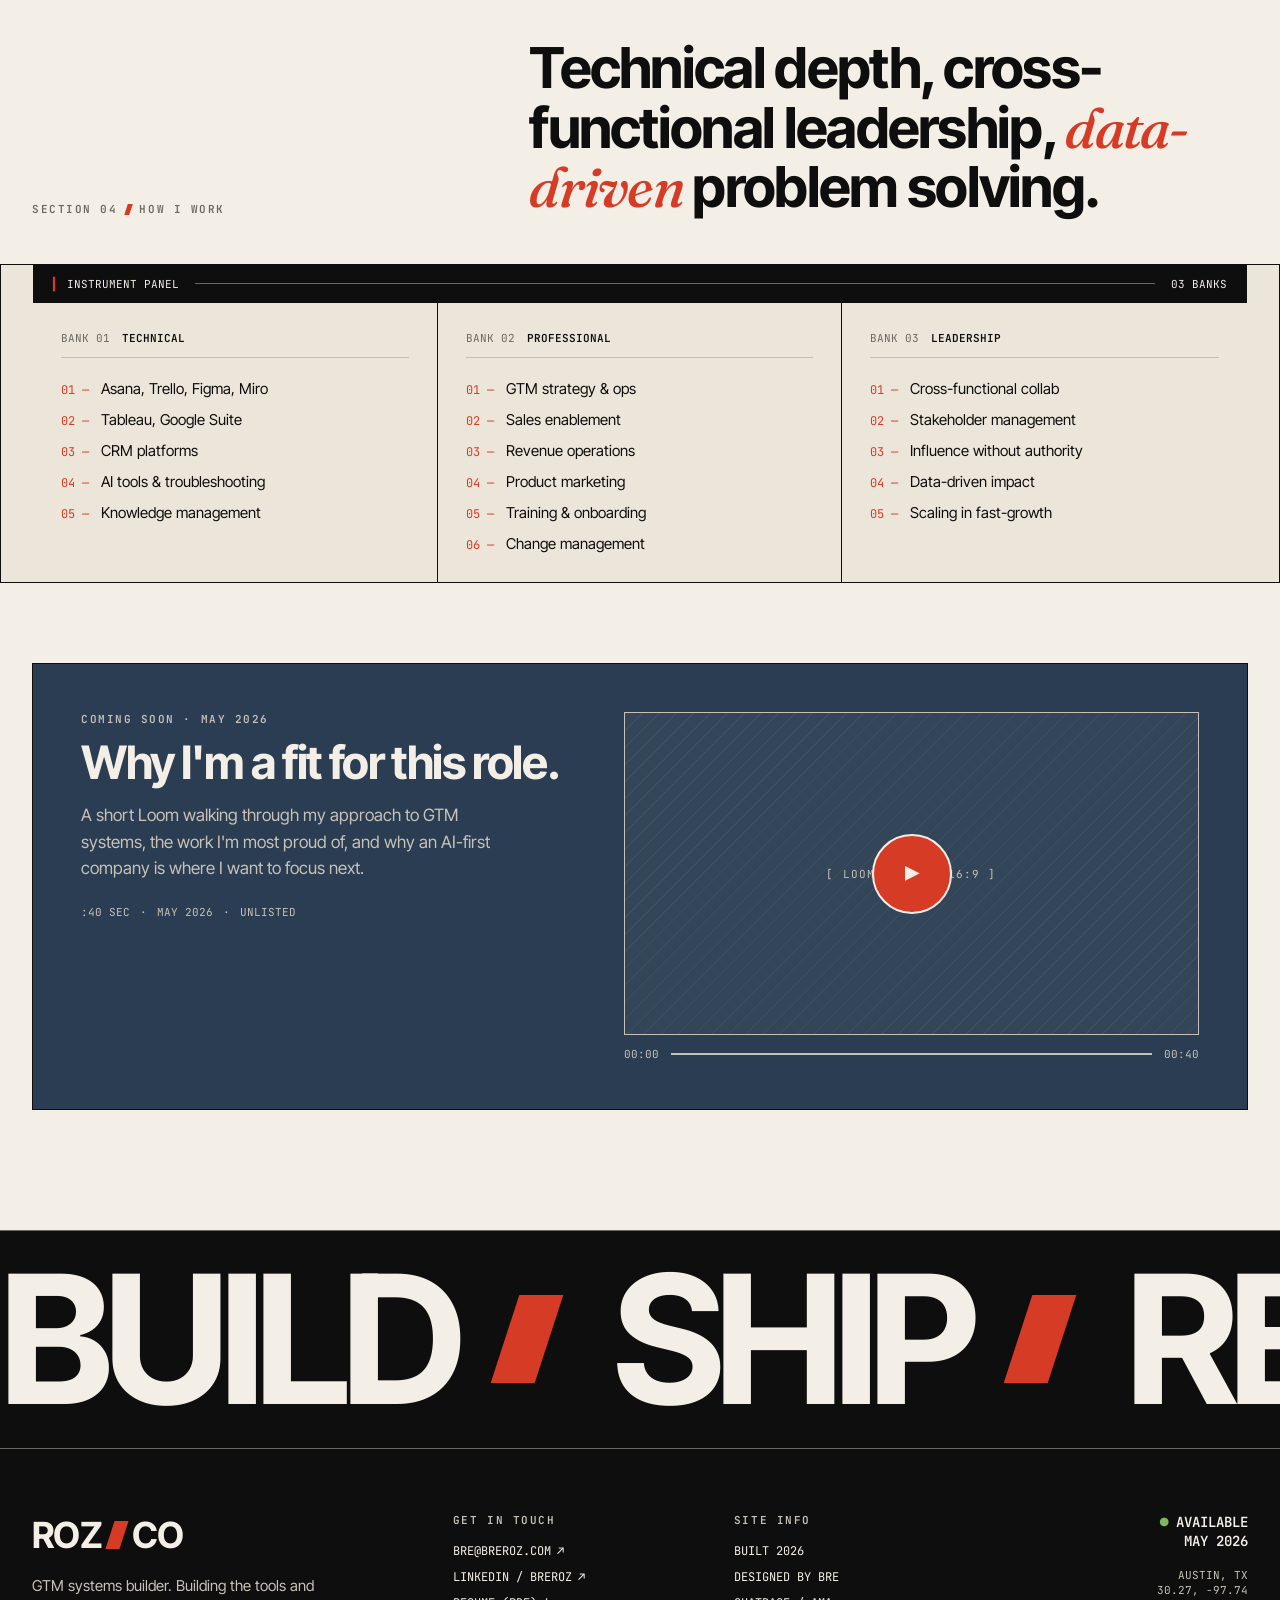
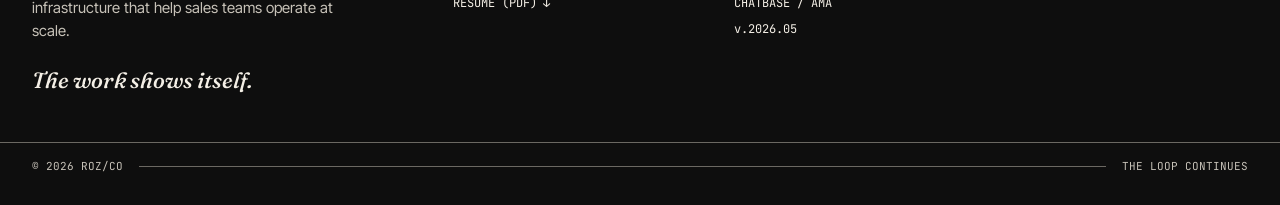
==== commit f88f2c8c: "Point Hantavirus Tracker CTA at Railway deployment Co-Authored-By: Claude Opus 4.7 (1M context) <nor" ====
--- a/index.html
+++ b/index.html
@@ -1601,9 +1601,9 @@
           alerts feed, and a terminal-green aesthetic to match the dread.
         </p>
         <div class="sq__chips">
-          <span>GLOBAL OUTBREAK MAP</span><span>·</span><span>LIVE ALERTS</span><span>·</span><span>REPLIT</span>
-        </div>
-        <a class="cta cta--primary cta--dark" href="https://hantavirus.replit.app/" target="_blank" rel="noopener noreferrer">
+          <span>GLOBAL OUTBREAK MAP</span><span>·</span><span>LIVE ALERTS</span><span>·</span><span>RAILWAY</span>
+        </div>
+        <a class="cta cta--primary cta--dark" href="https://hantavirus-production.up.railway.app/" target="_blank" rel="noopener noreferrer">
           <span>EXPLORE HANTAVIRUS TRACKER</span><span class="cta__arrow" aria-hidden="true">→</span>
         </a>
       </div>
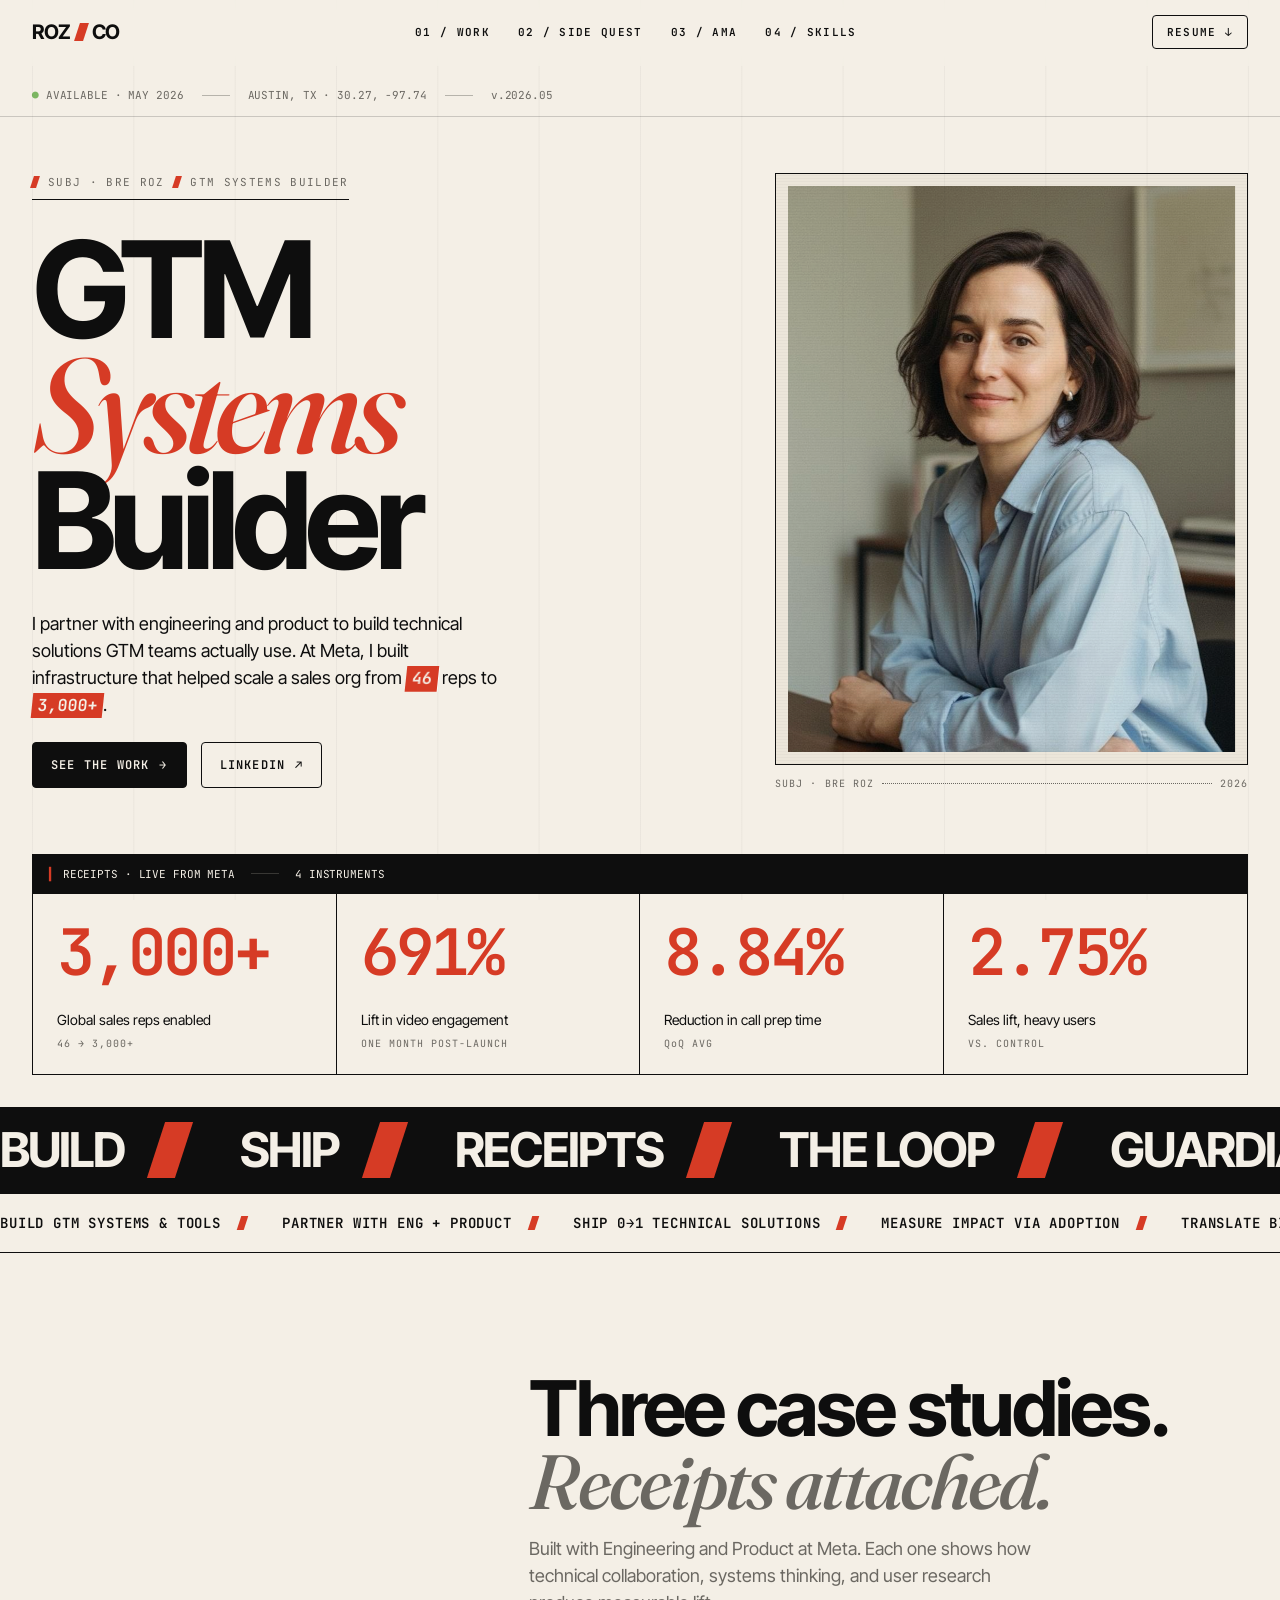
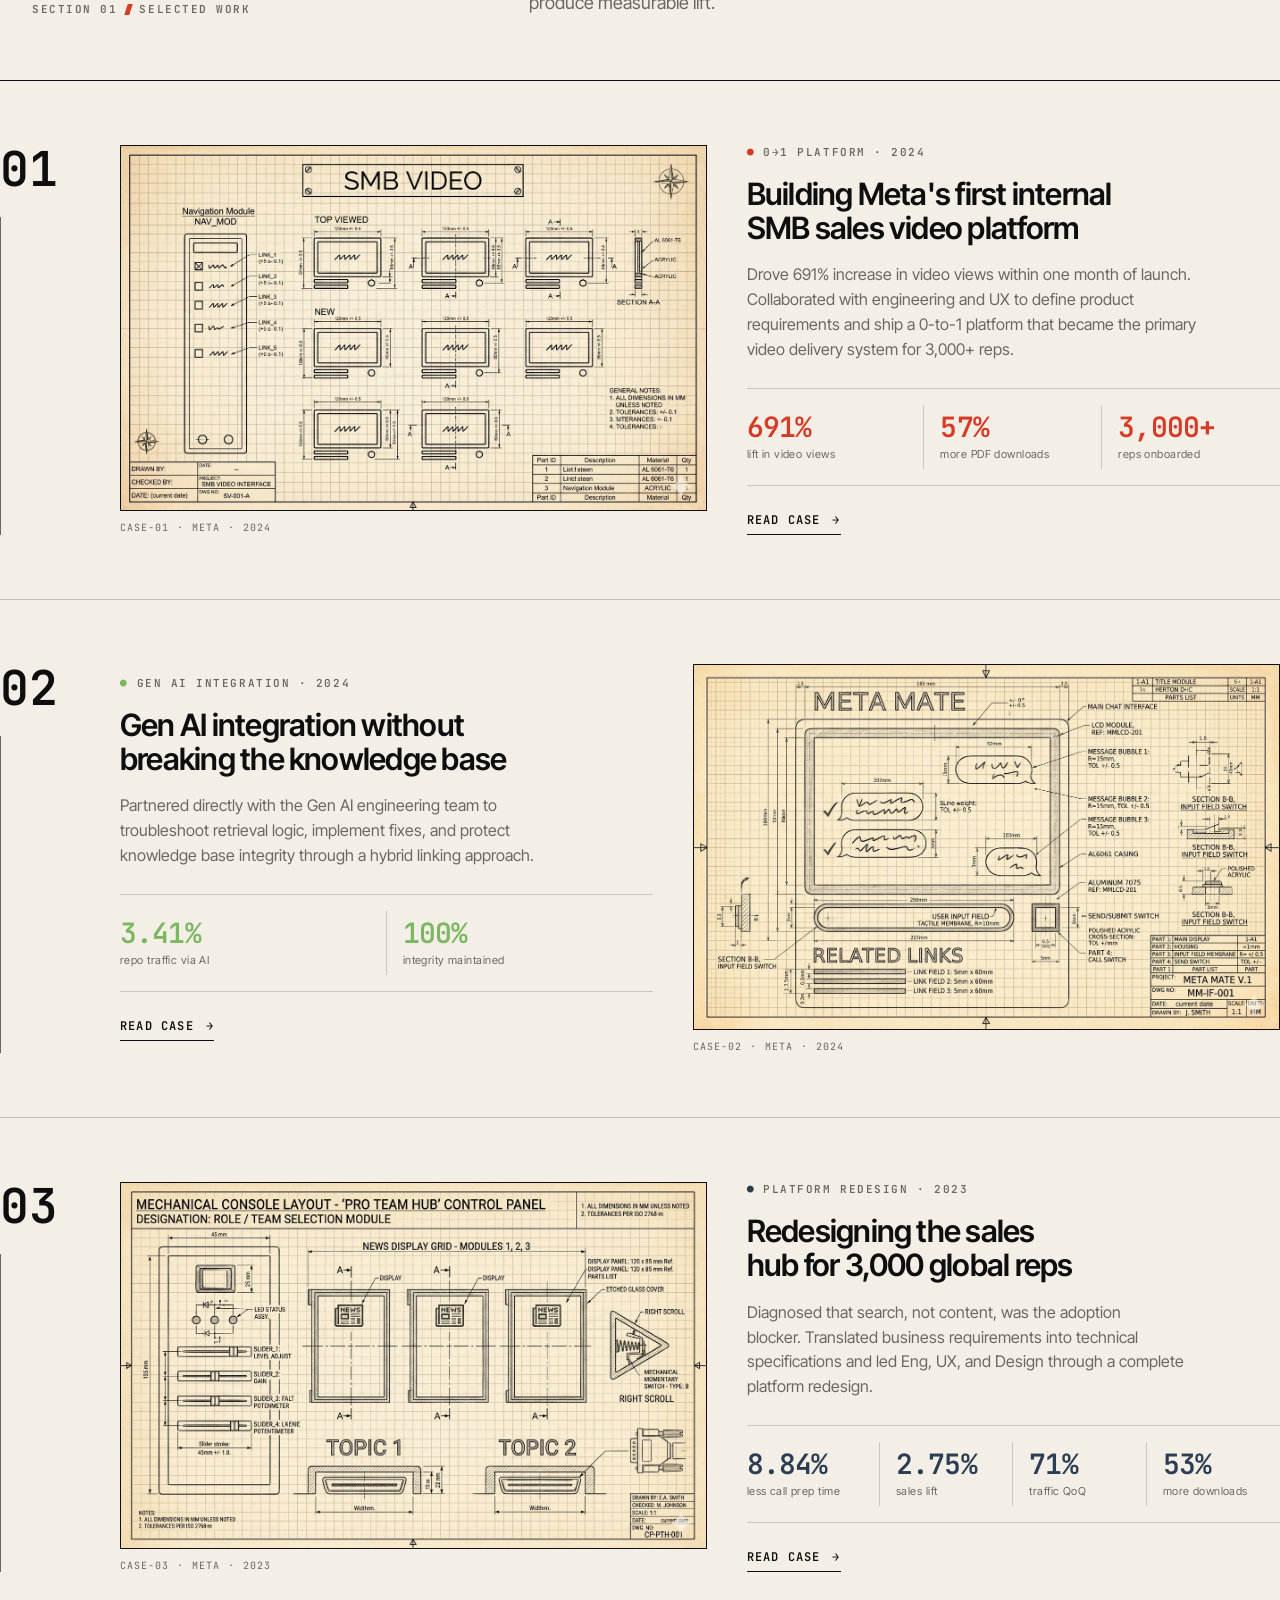
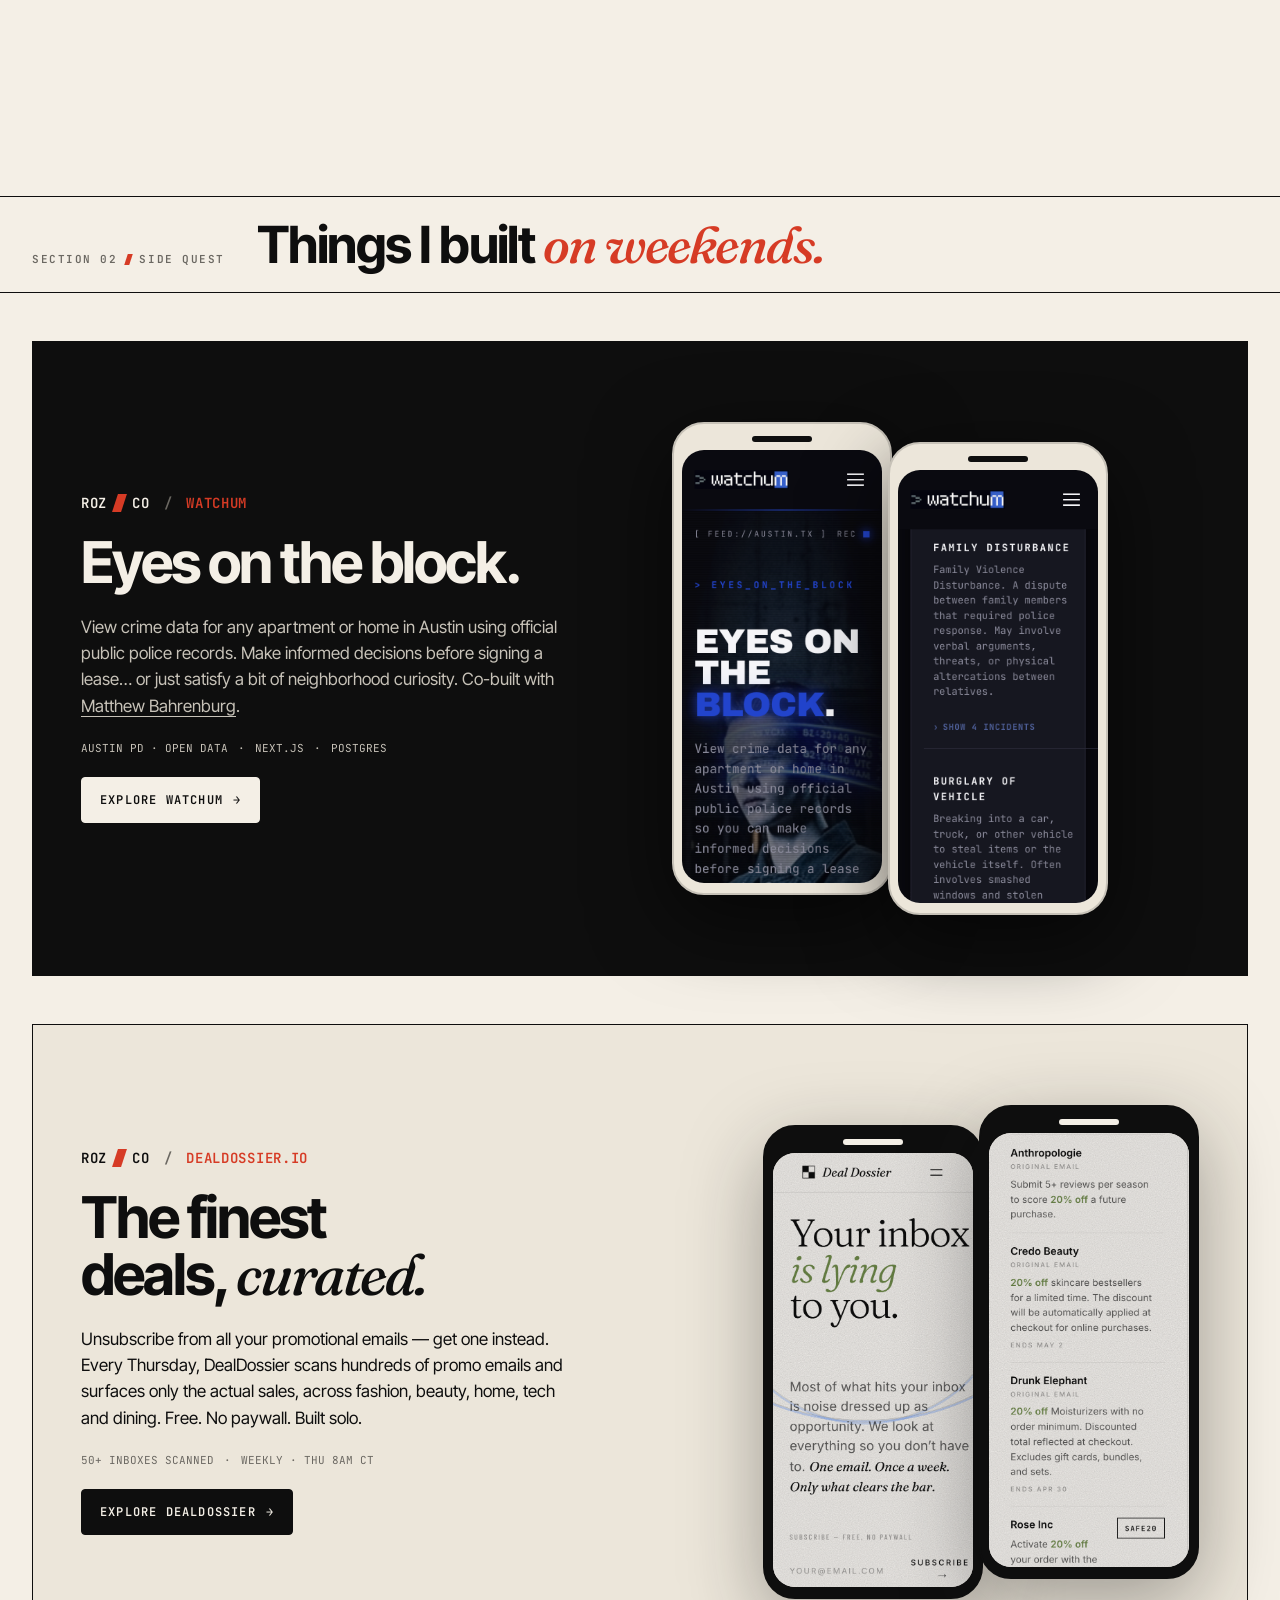
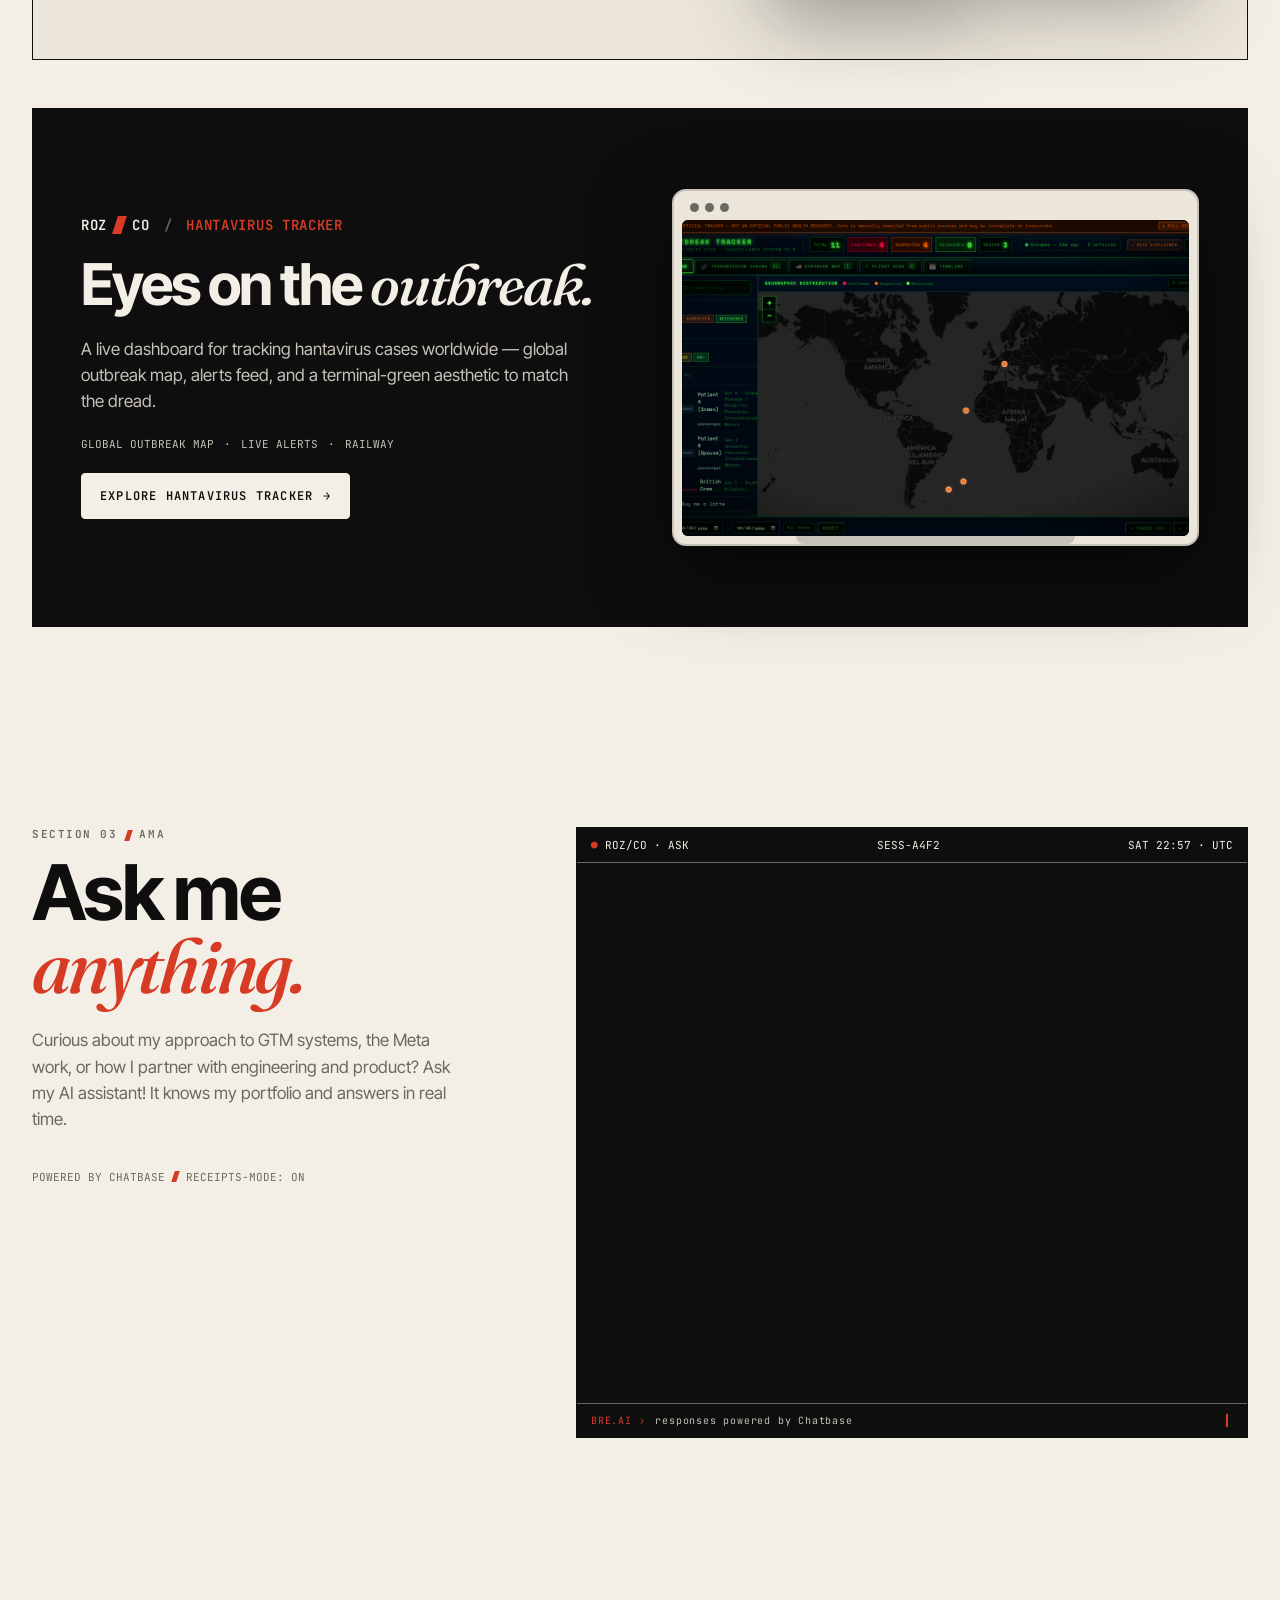
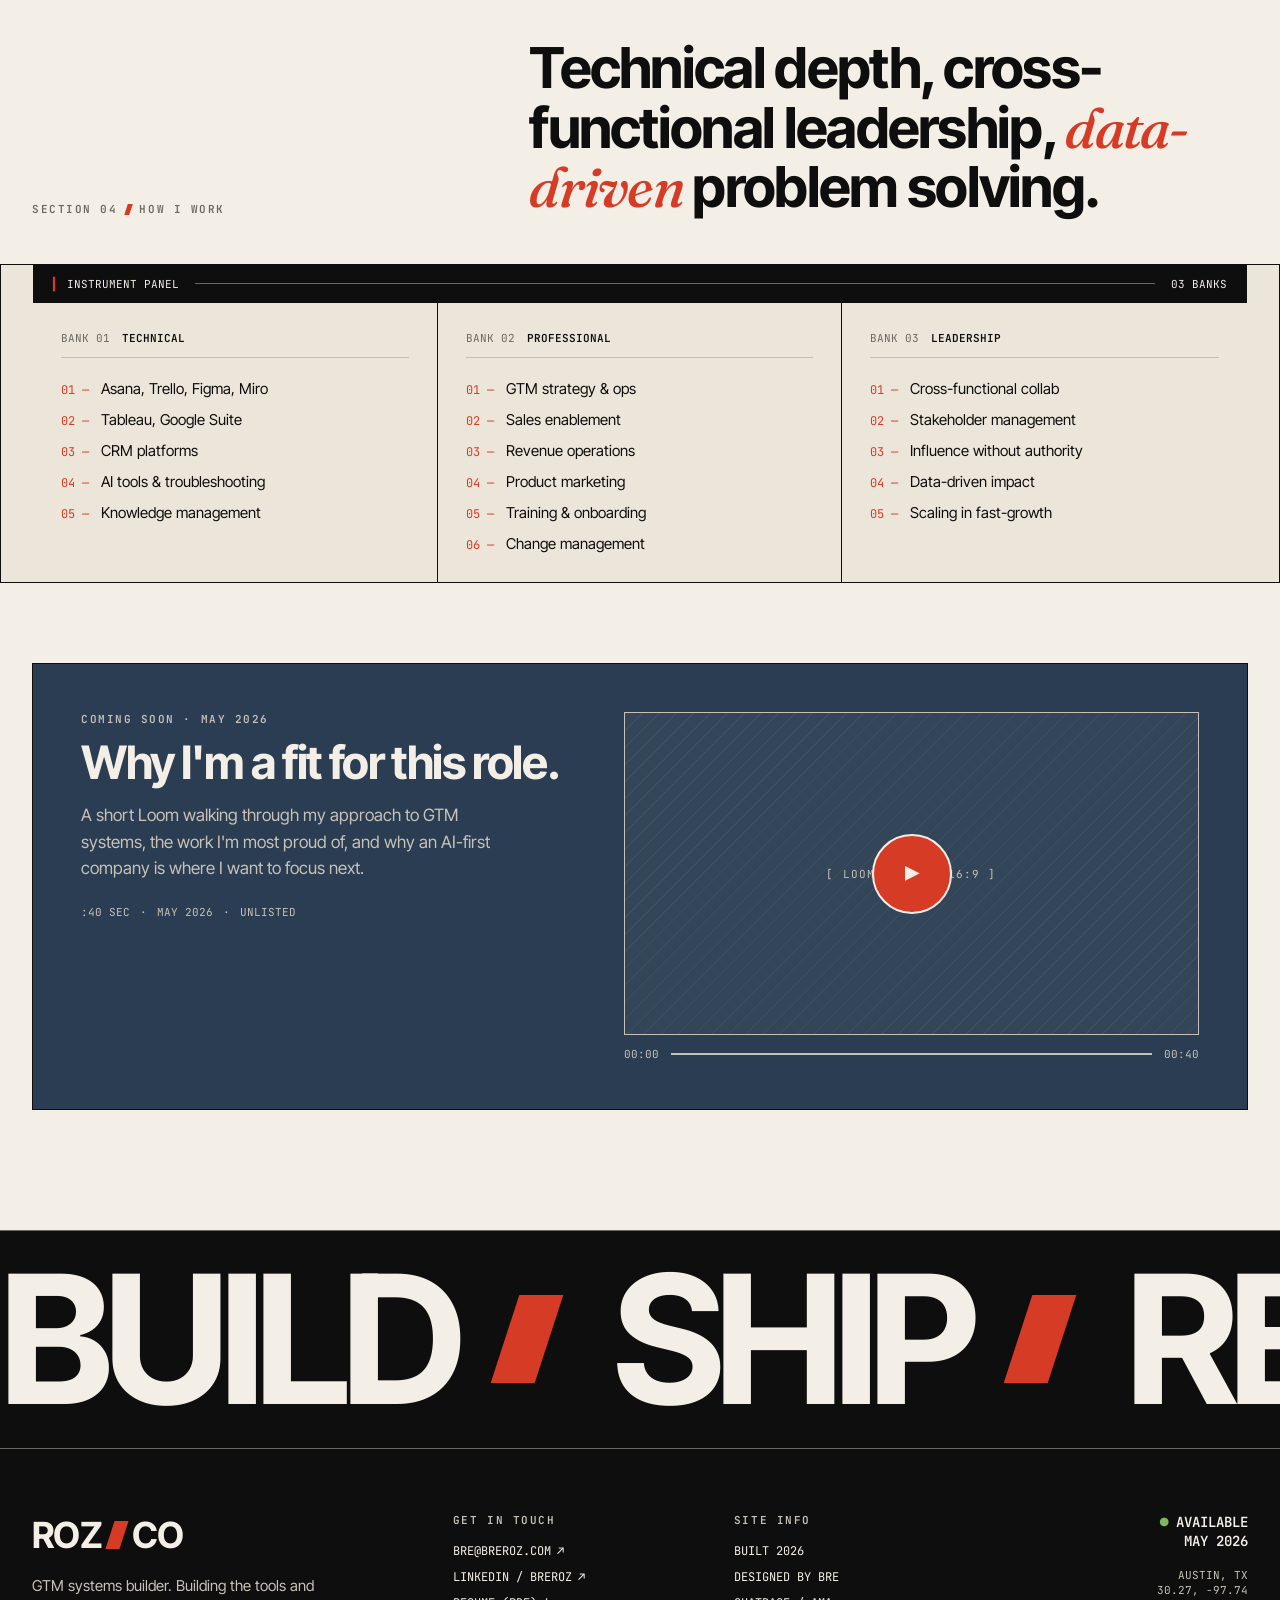
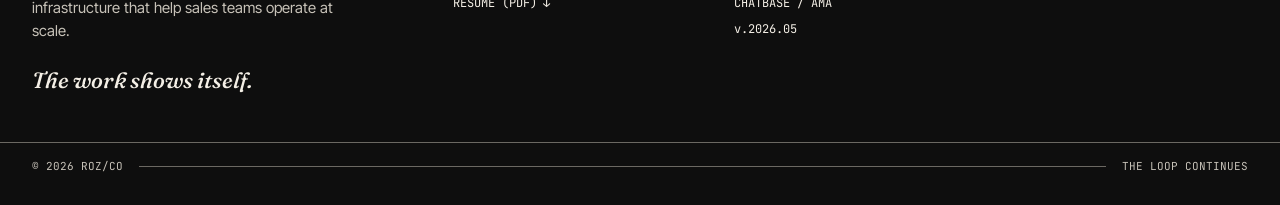
==== commit 1af29acf: "Point WatchUm CTA at watchum.io Co-Authored-By: Claude Opus 4.7 (1M context) <noreply@anthropic.com>" ====
--- a/index.html
+++ b/index.html
@@ -1528,7 +1528,7 @@
         <div class="sq__chips">
           <span>AUSTIN PD · OPEN DATA</span><span>·</span><span>NEXT.JS</span><span>·</span><span>POSTGRES</span>
         </div>
-        <a class="cta cta--primary cta--dark" href="https://aptalert.onrender.com/index.html" target="_blank" rel="noopener noreferrer">
+        <a class="cta cta--primary cta--dark" href="https://watchum.io/" target="_blank" rel="noopener noreferrer">
           <span>EXPLORE WATCHUM</span><span class="cta__arrow" aria-hidden="true">→</span>
         </a>
       </div>
